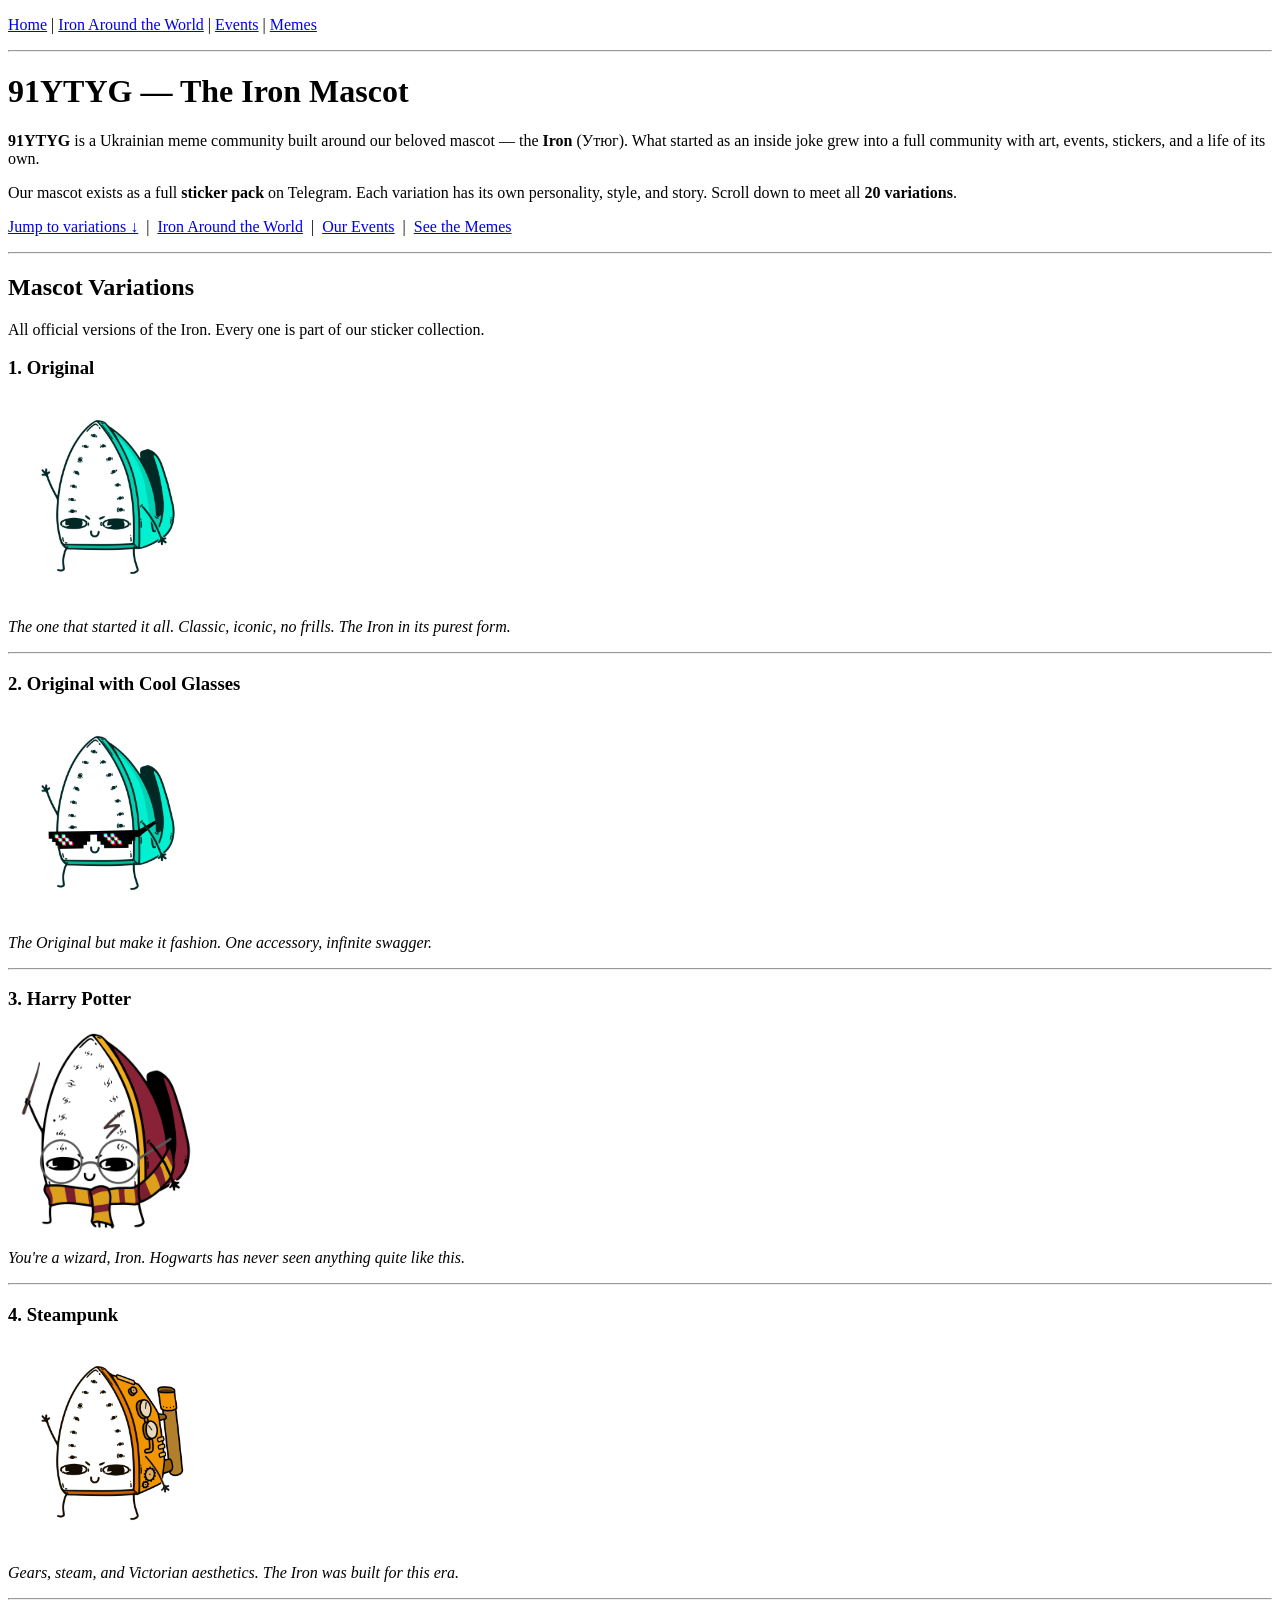
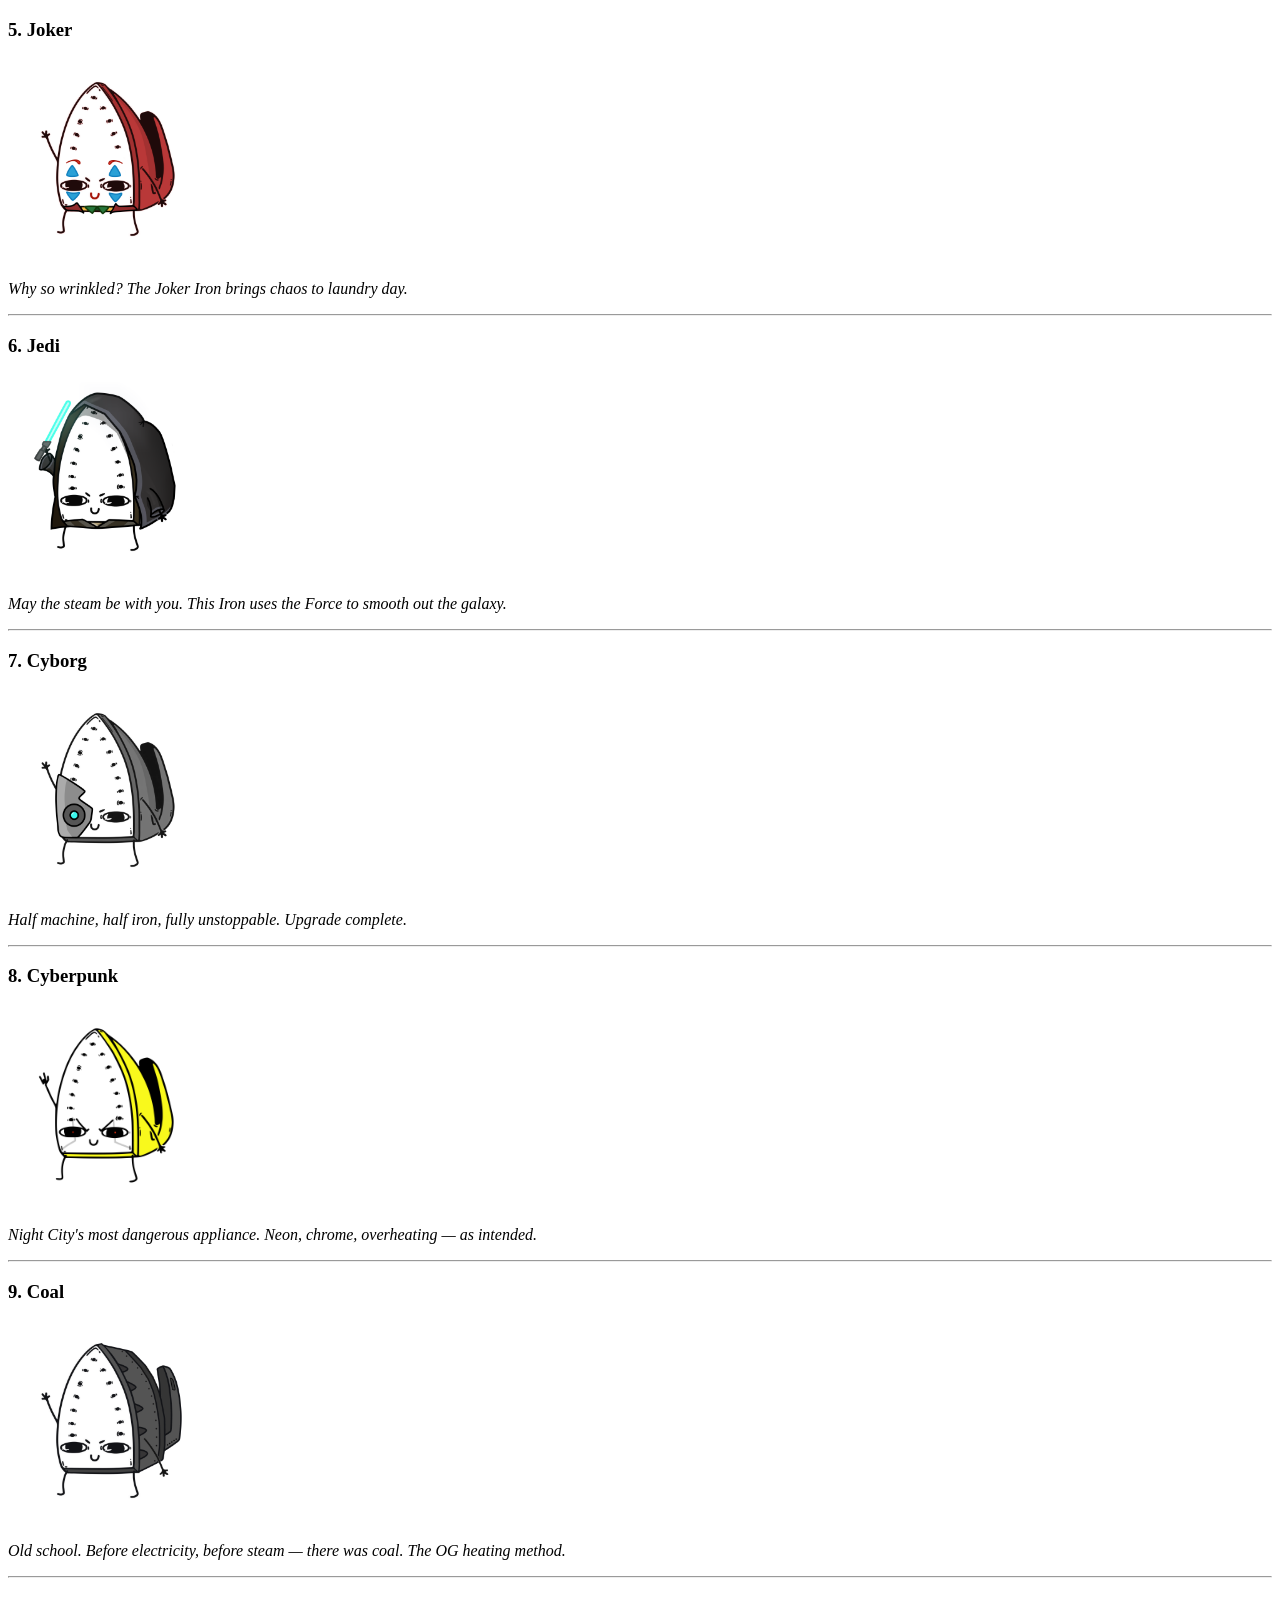
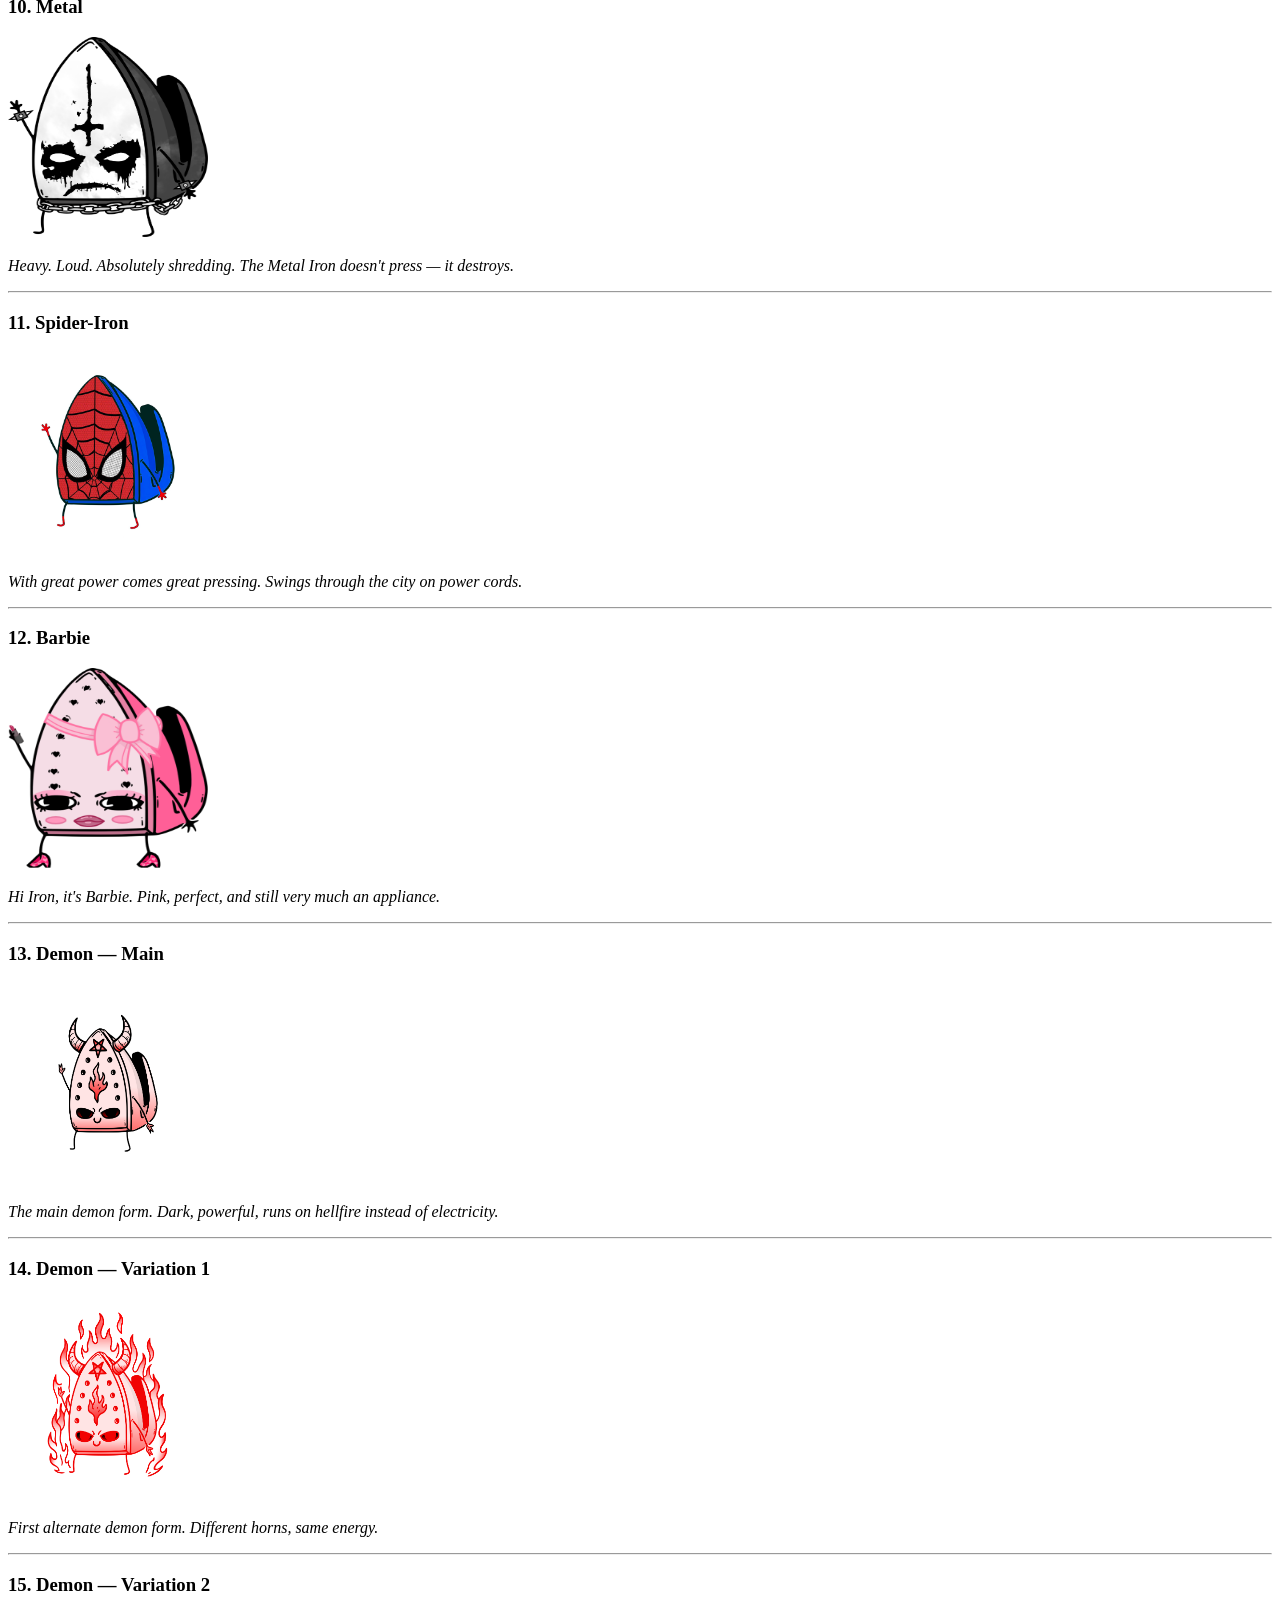
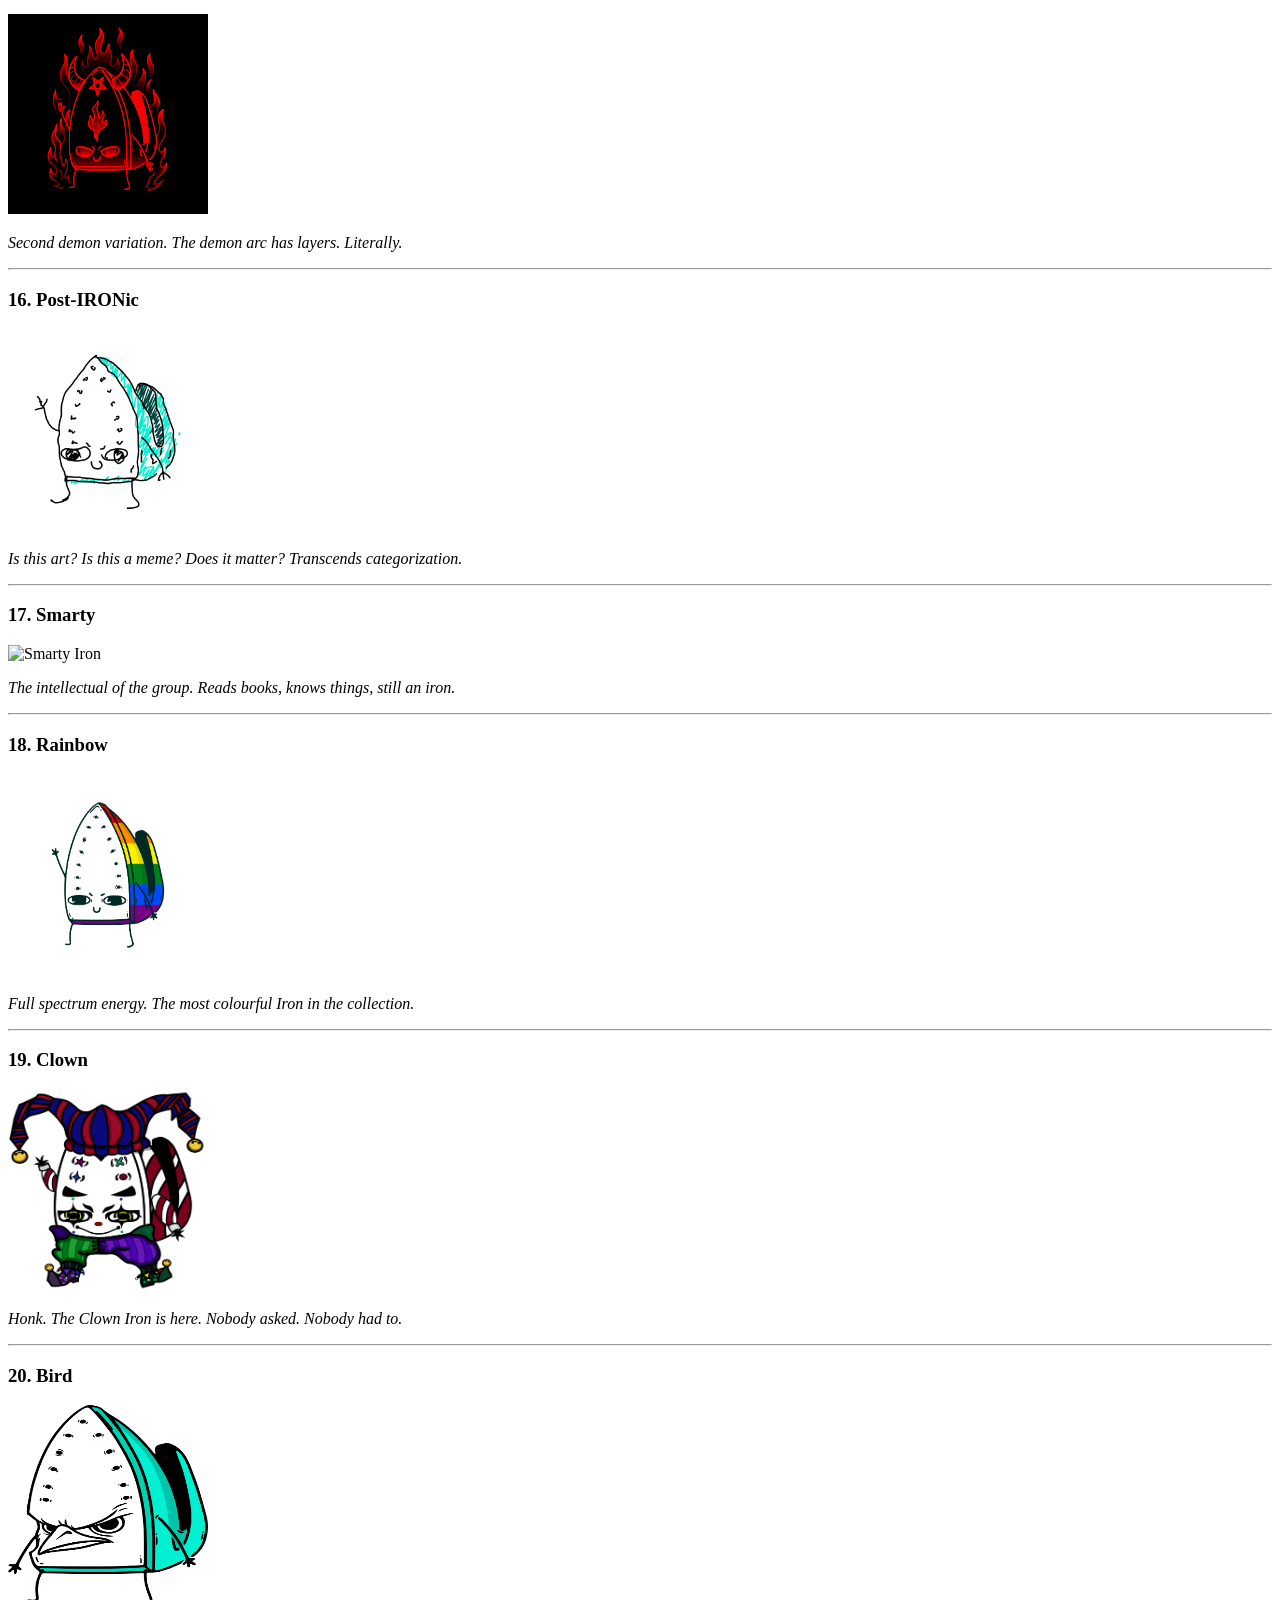
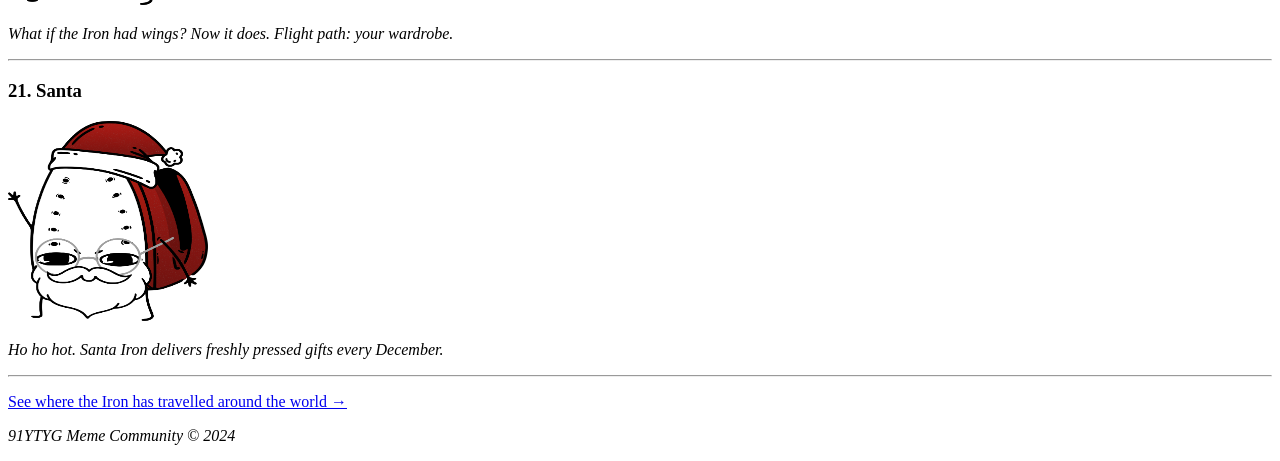
==== index.html @ d7318694 "first commit with 4 pages for lab1" ====
<!DOCTYPE HTML>
<html lang="en">
<head>
    <meta charset="UTF-8">
    <meta name="author" content="Veronika Ostapchenko">
    <meta name="description" content="91YTYG — Ukrainian meme community mascot page">
    <meta name="keywords" content="91YTYG, iron, mascot, stickers, meme, art, variations">
    <title>91YTYG — Our Mascot</title>
</head>
<body>

<p>
    <a href="index.html">Home</a> |
    <a href="travels.html">Iron Around the World</a> |
    <a href="events.html">Events</a> |
    <a href="memes.html">Memes</a>
</p>

<hr>

<h1>91YTYG &mdash; The Iron Mascot</h1>

<p>
    <b>91YTYG</b> is a Ukrainian meme community built around our beloved mascot &mdash;
    the <b>Iron</b> (&#1059;&#1090;&#1102;&#1075;).
    What started as an inside joke grew into a full community with art, events,
    stickers, and a life of its own.
</p>

<p>
    Our mascot exists as a full <b>sticker pack</b> on Telegram.
    Each variation has its own personality, style, and story.
    Scroll down to meet all <b>20 variations</b>.
</p>

<p>
    <a href="#variations">Jump to variations &darr;</a> &nbsp;|&nbsp;
    <a href="travels.html">Iron Around the World</a> &nbsp;|&nbsp;
    <a href="events.html">Our Events</a> &nbsp;|&nbsp;
    <a href="memes.html">See the Memes</a>
</p>

<hr>

<h2 id="variations">Mascot Variations</h2>
<p>All official versions of the Iron. Every one is part of our sticker collection.</p>

<h3 id="original">1. Original</h3>
<img src="mascots/1_orignial.png" alt="Original Iron mascot" width="200" height="200">
<p><i>The one that started it all. Classic, iconic, no frills. The Iron in its purest form.</i></p>
<hr>

<h3 id="cool">2. Original with Cool Glasses</h3>
<img src="mascots/2_cool.png" alt="Iron with cool glasses" width="200" height="200">
<p><i>The Original but make it fashion. One accessory, infinite swagger.</i></p>
<hr>

<h3 id="harry-potter">3. Harry Potter</h3>
<img src="mascots/3_hp.png" alt="Harry Potter Iron" width="200" height="200">
<p><i>You&apos;re a wizard, Iron. Hogwarts has never seen anything quite like this.</i></p>
<hr>

<h3 id="steampunk">4. Steampunk</h3>
<img src="mascots/4_steampunk.png" alt="Steampunk Iron" width="200" height="200">
<p><i>Gears, steam, and Victorian aesthetics. The Iron was built for this era.</i></p>
<hr>

<h3 id="joker">5. Joker</h3>
<img src="mascots/5_joker.png" alt="Joker Iron" width="200" height="200">
<p><i>Why so wrinkled? The Joker Iron brings chaos to laundry day.</i></p>
<hr>

<h3 id="jedi">6. Jedi</h3>
<img src="mascots/6_jedi.png" alt="Jedi Iron" width="200" height="200">
<p><i>May the steam be with you. This Iron uses the Force to smooth out the galaxy.</i></p>
<hr>

<h3 id="cyborg">7. Cyborg</h3>
<img src="mascots/7_cyberg.png" alt="Cyborg Iron" width="200" height="200">
<p><i>Half machine, half iron, fully unstoppable. Upgrade complete.</i></p>
<hr>

<h3 id="cyberpunk">8. Cyberpunk</h3>
<img src="mascots/8_cyberpunk.png" alt="Cyberpunk Iron" width="200" height="200">
<p><i>Night City&apos;s most dangerous appliance. Neon, chrome, overheating &mdash; as intended.</i></p>
<hr>

<h3 id="coal">9. Coal</h3>
<img src="mascots/9_coal.png" alt="Coal Iron" width="200" height="200">
<p><i>Old school. Before electricity, before steam &mdash; there was coal. The OG heating method.</i></p>
<hr>

<h3 id="metal">10. Metal</h3>
<img src="mascots/10_metal_v2.png" alt="Metal Iron" width="200" height="200">
<p><i>Heavy. Loud. Absolutely shredding. The Metal Iron doesn&apos;t press &mdash; it destroys.</i></p>
<hr>

<h3 id="spider">11. Spider-Iron</h3>
<img src="mascots/11_spider.png" alt="Spider-Iron" width="200" height="200">
<p><i>With great power comes great pressing. Swings through the city on power cords.</i></p>
<hr>

<h3 id="barbie">12. Barbie</h3>
<img src="mascots/12_barbie.png" alt="Barbie Iron" width="200" height="200">
<p><i>Hi Iron, it&apos;s Barbie. Pink, perfect, and still very much an appliance.</i></p>
<hr>

<h3 id="demon-main">13. Demon &mdash; Main</h3>
<img src="mascots/13_demon_main.png" alt="Demon Iron main" width="200" height="200">
<p><i>The main demon form. Dark, powerful, runs on hellfire instead of electricity.</i></p>
<hr>

<h3 id="demon-v1">14. Demon &mdash; Variation 1</h3>
<img src="mascots/13_demon_variation1.png" alt="Demon Iron variation 1" width="200" height="200">
<p><i>First alternate demon form. Different horns, same energy.</i></p>
<hr>

<h3 id="demon-v2">15. Demon &mdash; Variation 2</h3>
<img src="mascots/13_demon-ytyg_variation2.png" alt="Demon Iron variation 2" width="200" height="200">
<p><i>Second demon variation. The demon arc has layers. Literally.</i></p>
<hr>

<h3 id="post-ironic">16. Post-IRONic</h3>
<img src="mascots/14_postIRONic.png" alt="Post-IRONic Iron" width="200" height="200">
<p><i>Is this art? Is this a meme? Does it matter? Transcends categorization.</i></p>
<hr>

<h3 id="smarty">17. Smarty</h3>
<img src="mascots/15_yrmnik.png" alt="Smarty Iron" width="200" height="200">
<p><i>The intellectual of the group. Reads books, knows things, still an iron.</i></p>
<hr>

<h3 id="rainbow">18. Rainbow </h3>
<img src="mascots/16_gay.png" alt="Rainbow Iron" width="200" height="200">
<p><i>Full spectrum energy. The most colourful Iron in the collection.</i></p>
<hr>

<h3 id="clown">19. Clown</h3>
<img src="mascots/17_clown.png" alt="Clown Iron" width="200" height="200">
<p><i>Honk. The Clown Iron is here. Nobody asked. Nobody had to.</i></p>
<hr>

<h3 id="bird">20. Bird</h3>
<img src="mascots/18_bird.png" alt="Bird Iron" width="200" height="200">
<p><i>What if the Iron had wings? Now it does. Flight path: your wardrobe.</i></p>
<hr>

<h3 id="santa">21. Santa</h3>
<img src="mascots/19_santa.png" alt="Santa Iron" width="200" height="200">
<p><i>Ho ho hot. Santa Iron delivers freshly pressed gifts every December.</i></p>
<hr>

<p><a href="travels.html">See where the Iron has travelled around the world &rarr;</a></p>

<p><i>91YTYG Meme Community &copy; 2024</i></p>

</body>
</html>
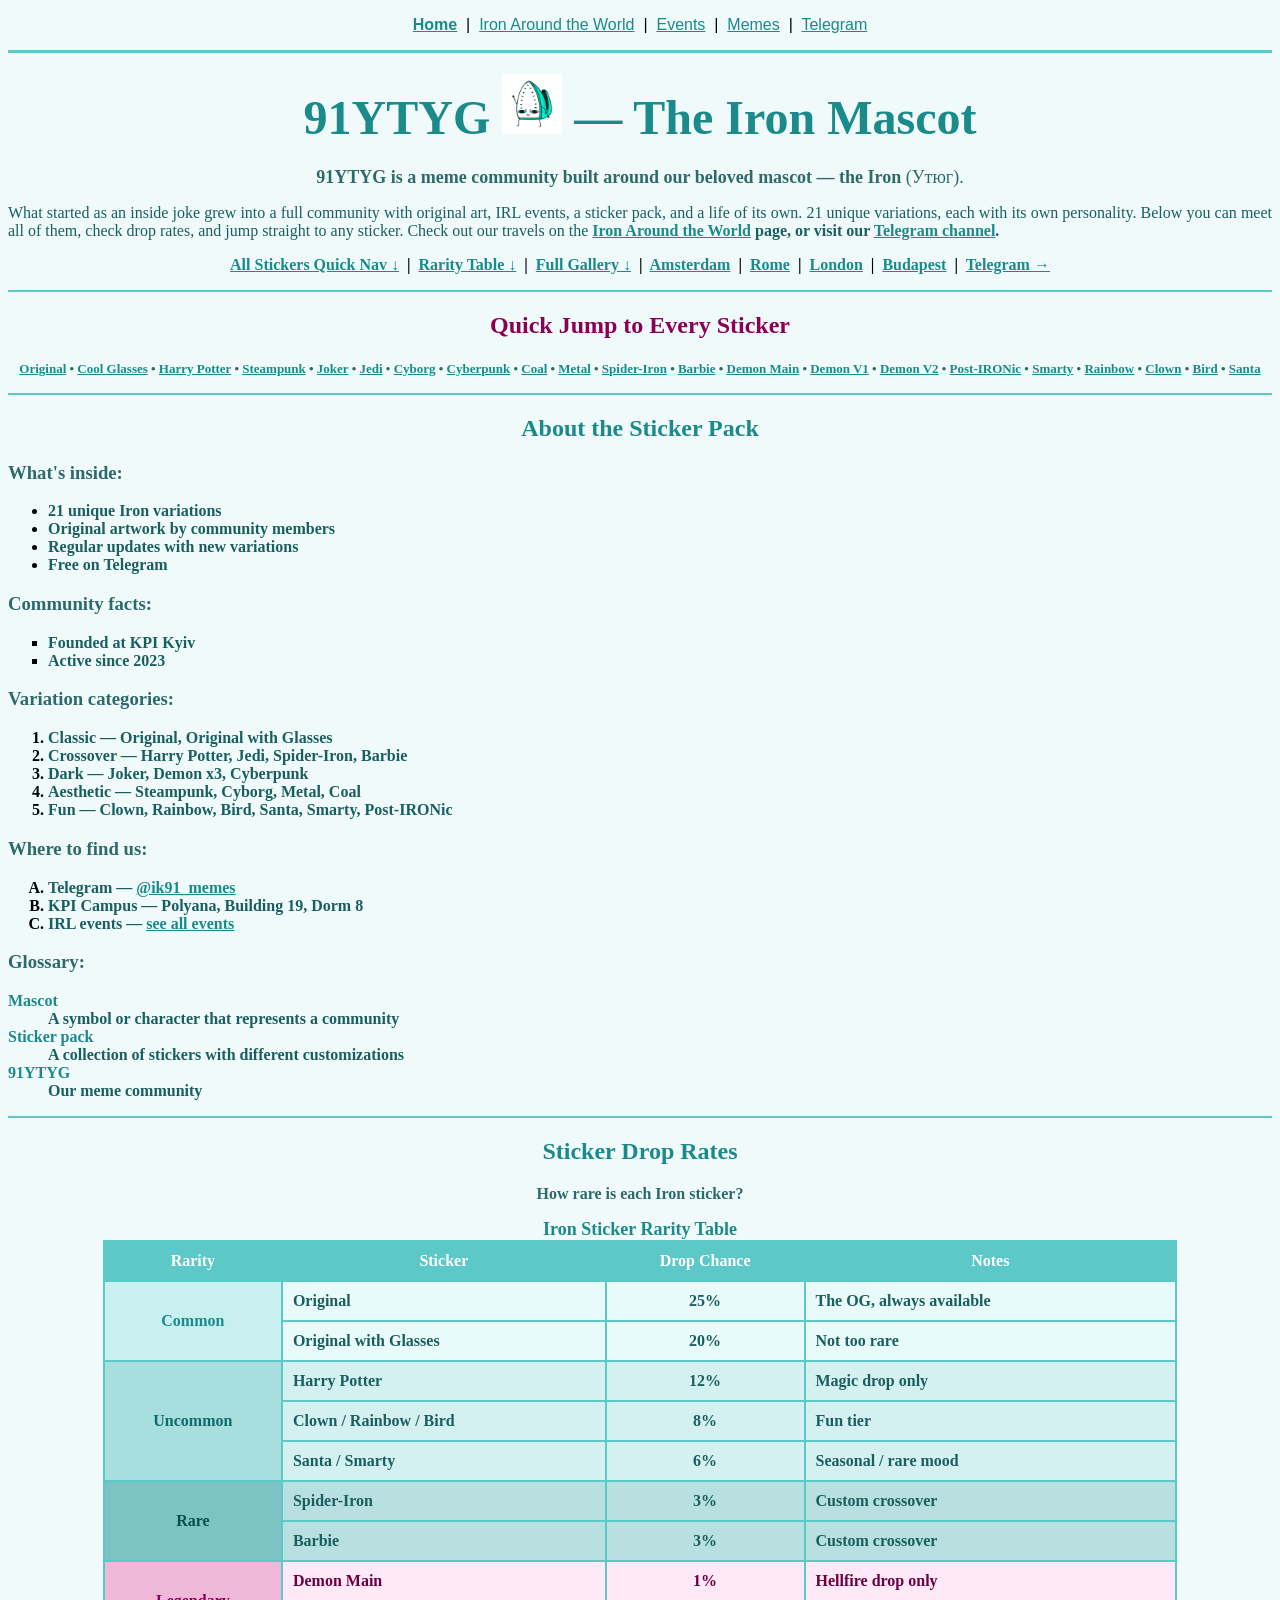
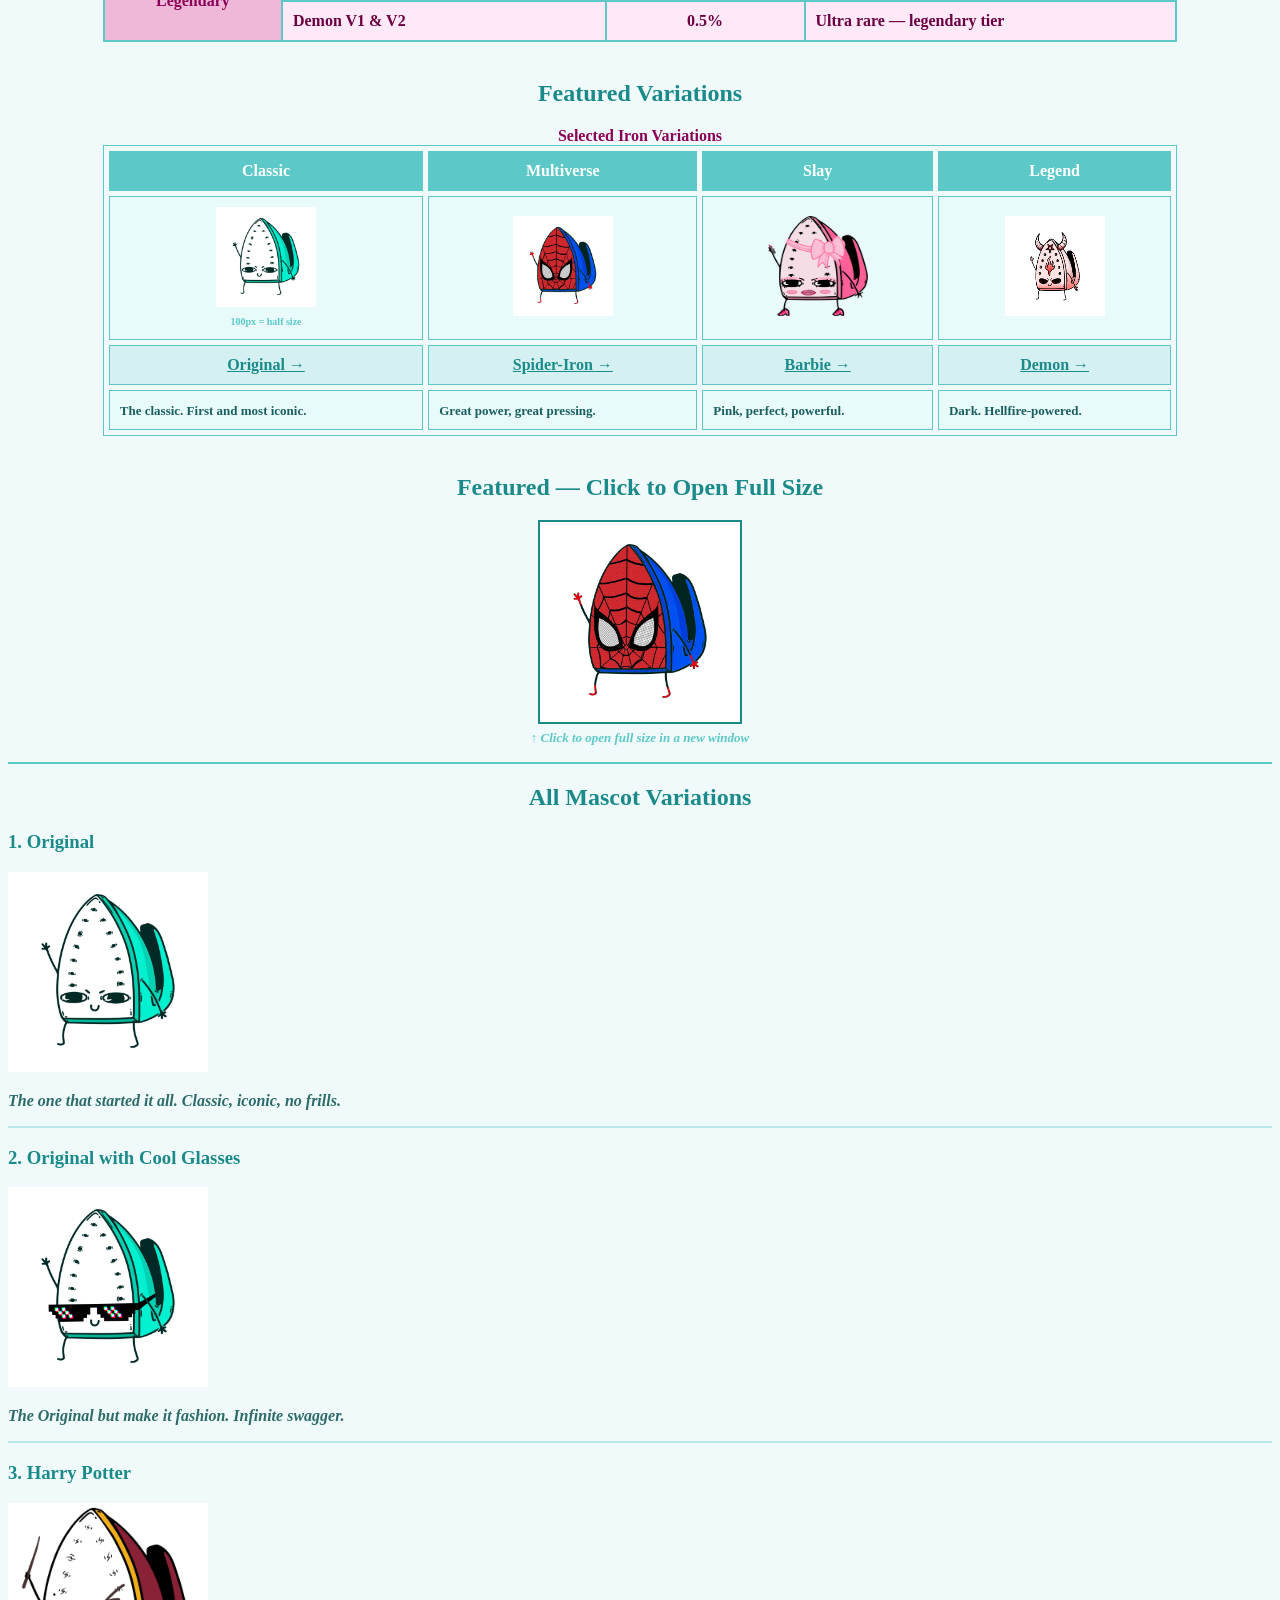
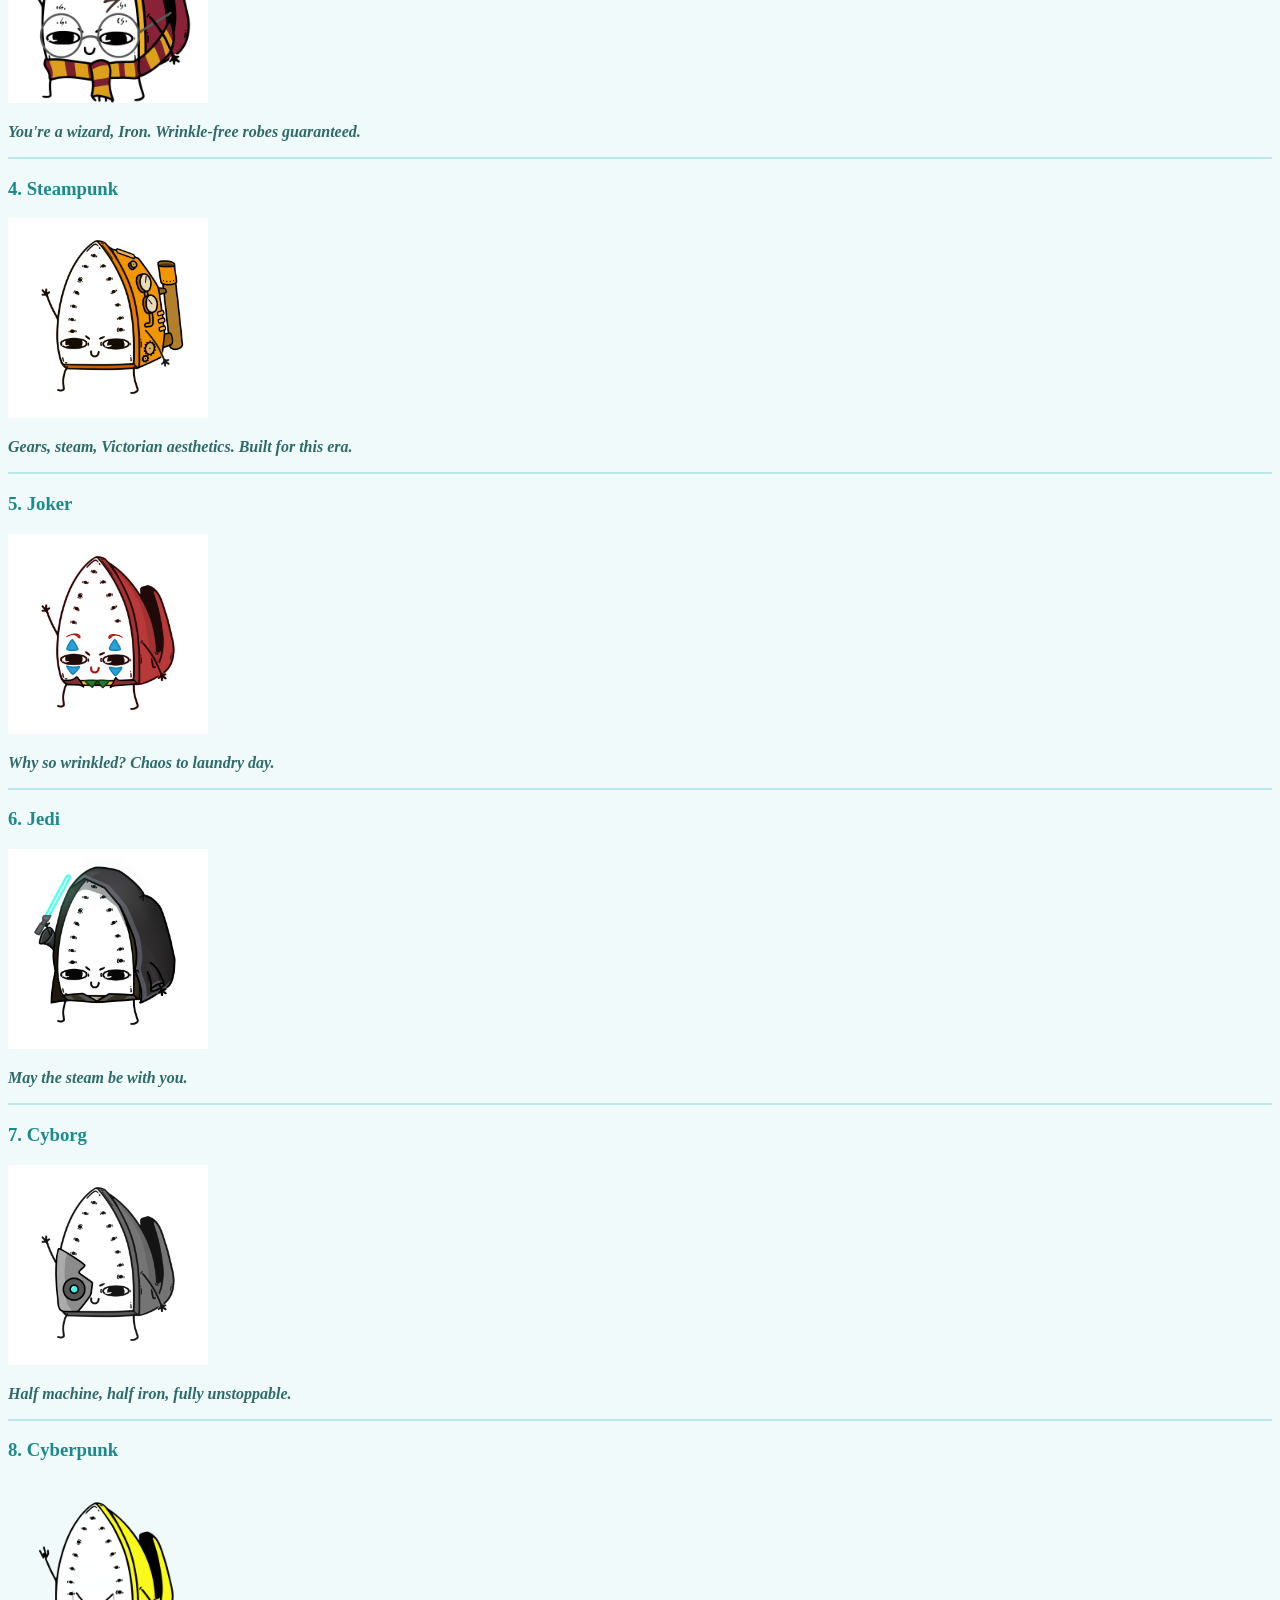
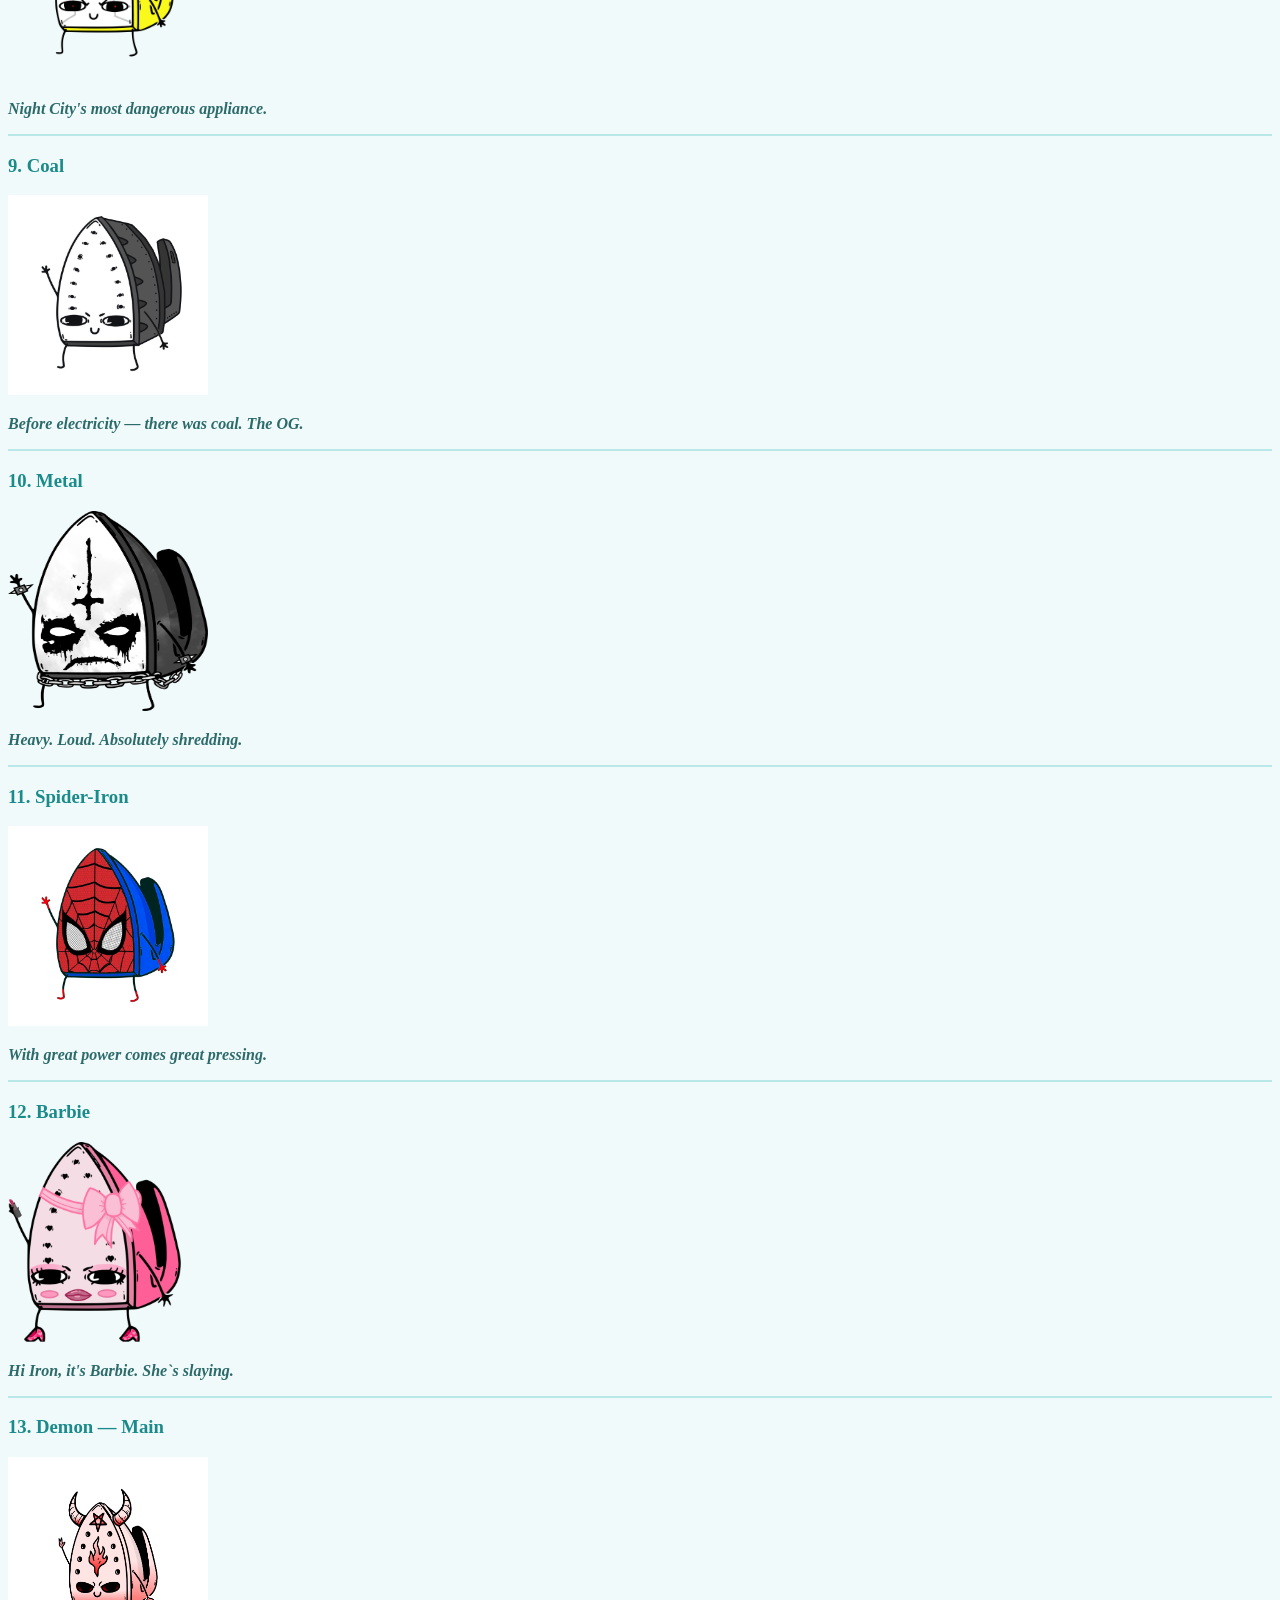
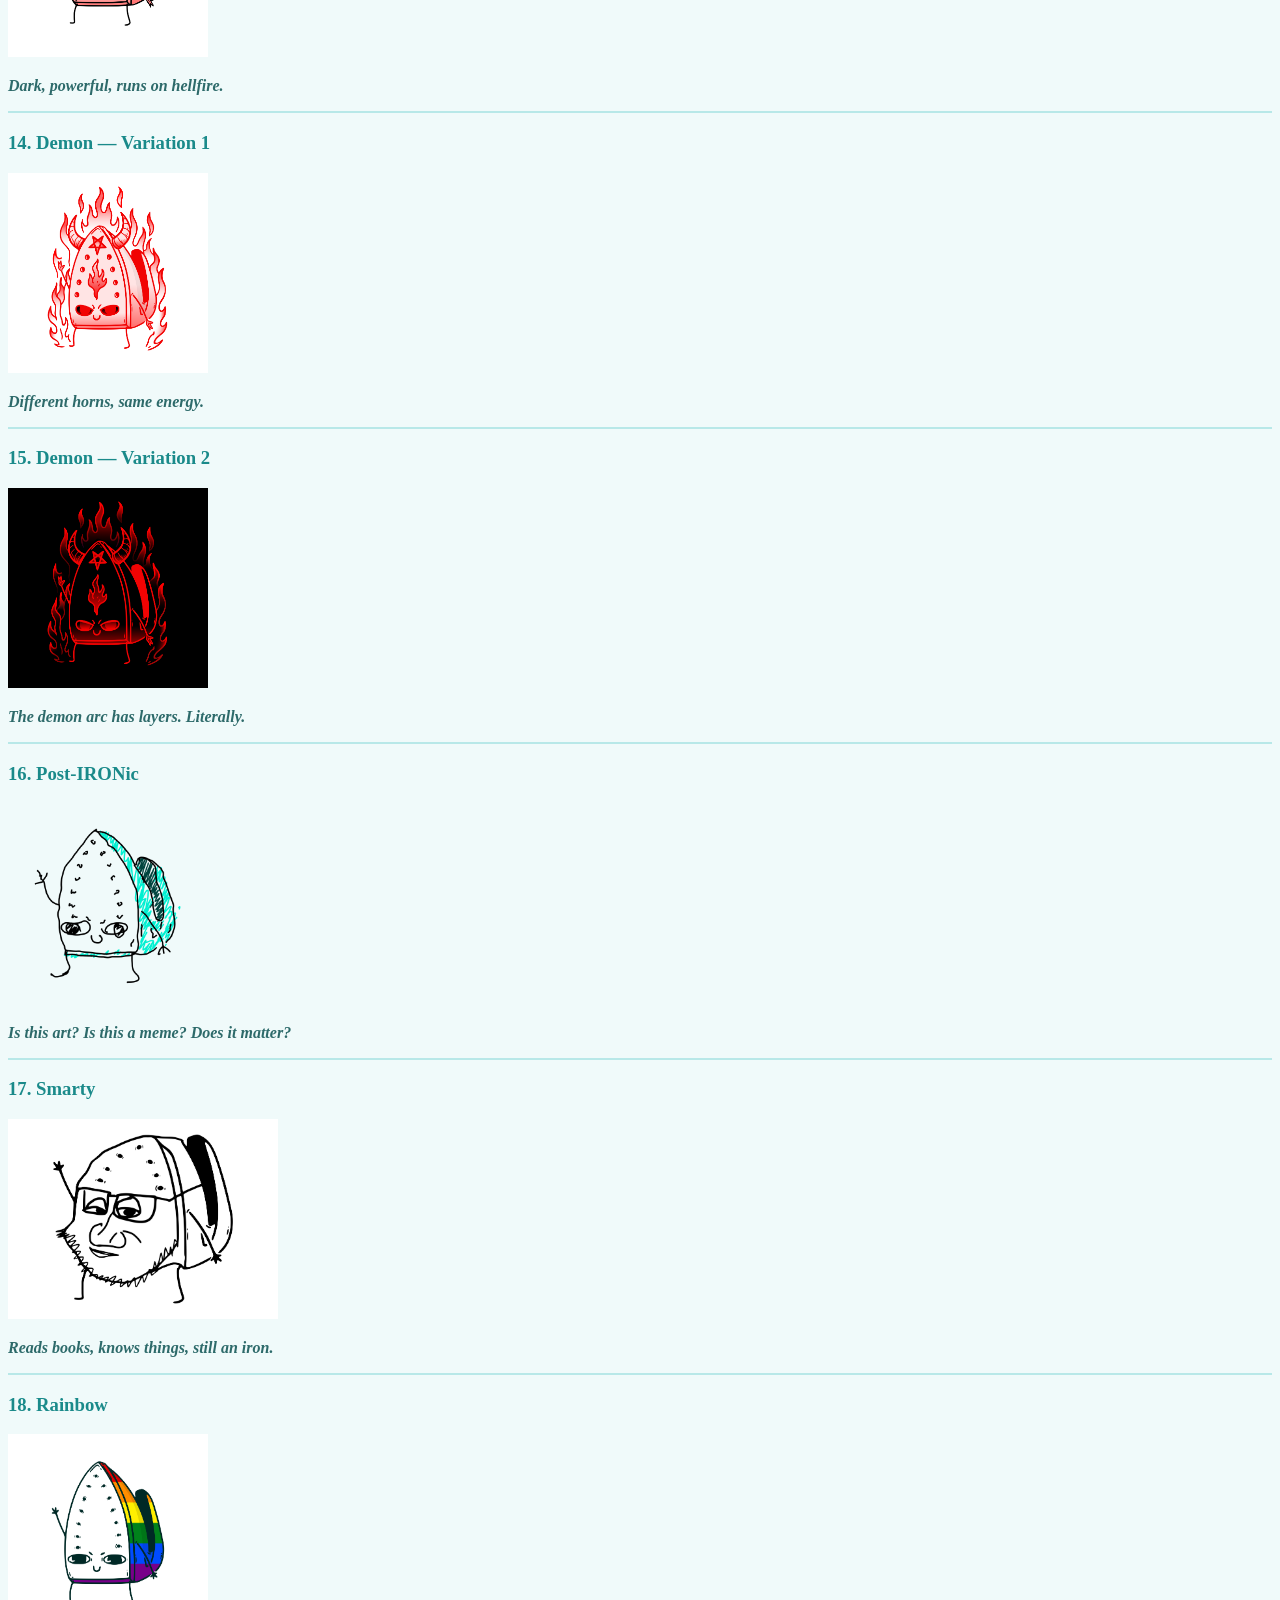
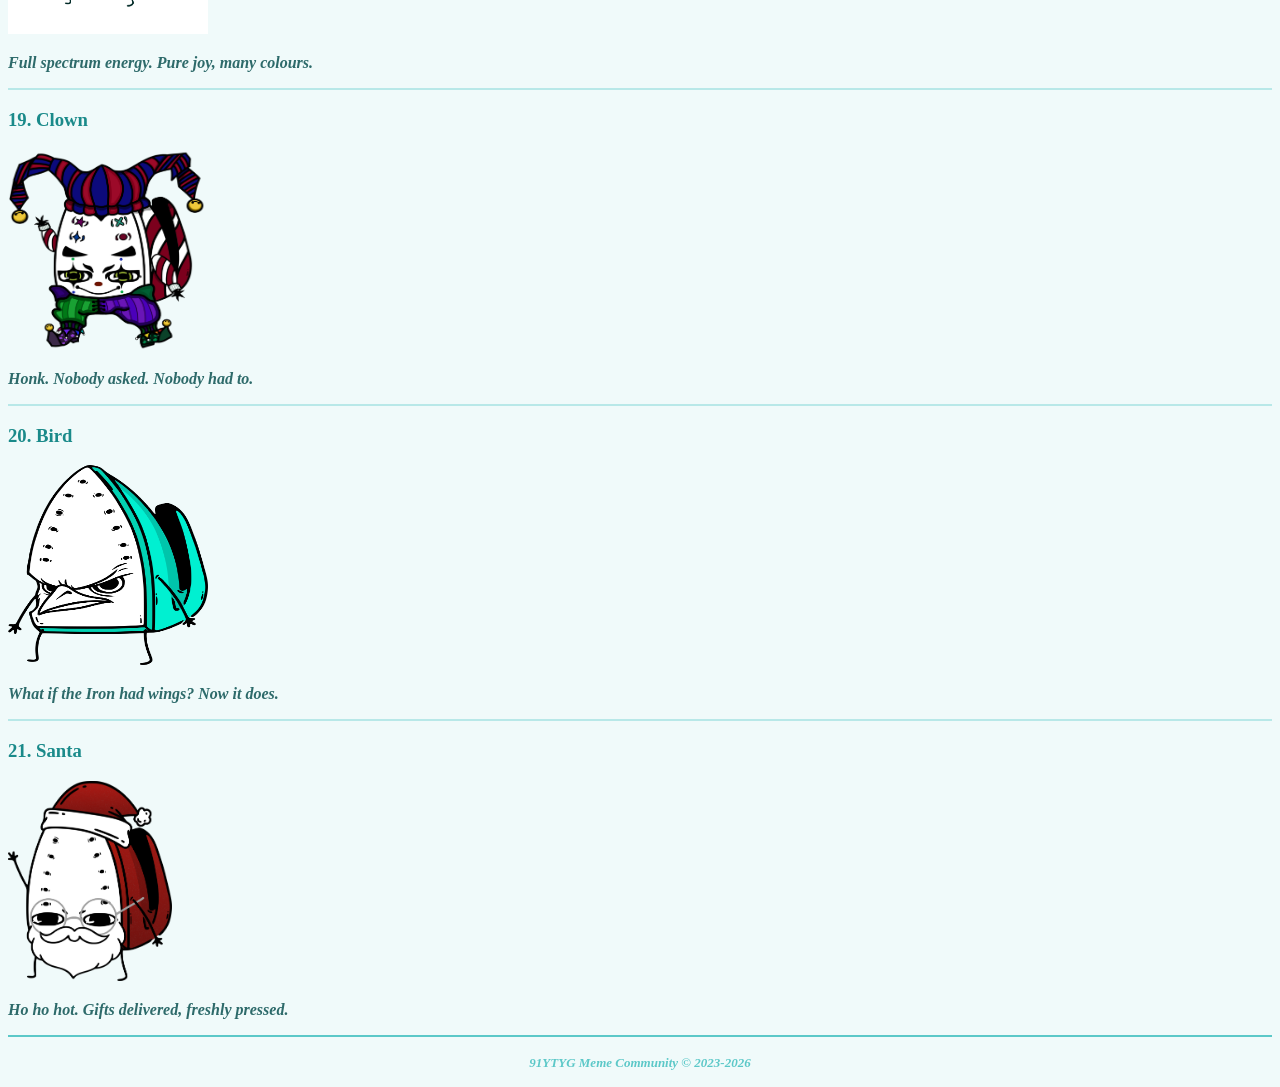
==== commit da51f65f: "lab2: mint theme, tables, lists, iframe, hyperlinks" ====
--- a/index.html
+++ b/index.html
@@ -2,157 +2,384 @@
 <html lang="en">
 <head>
     <meta charset="UTF-8">
-    <meta name="author" content="Veronika Ostapchenko">
+    <meta name="author" content="91YTYG">
     <meta name="description" content="91YTYG — Ukrainian meme community mascot page">
     <meta name="keywords" content="91YTYG, iron, mascot, stickers, meme, art, variations">
     <title>91YTYG — Our Mascot</title>
 </head>
-<body>
-
-<p>
-    <a href="index.html">Home</a> |
-    <a href="travels.html">Iron Around the World</a> |
-    <a href="events.html">Events</a> |
-    <a href="memes.html">Memes</a>
-</p>
-
-<hr>
-
-<h1>91YTYG &mdash; The Iron Mascot</h1>
-
-<p>
-    <b>91YTYG</b> is a Ukrainian meme community built around our beloved mascot &mdash;
-    the <b>Iron</b> (&#1059;&#1090;&#1102;&#1075;).
-    What started as an inside joke grew into a full community with art, events,
-    stickers, and a life of its own.
-</p>
-
-<p>
-    Our mascot exists as a full <b>sticker pack</b> on Telegram.
-    Each variation has its own personality, style, and story.
-    Scroll down to meet all <b>20 variations</b>.
-</p>
-
-<p>
-    <a href="#variations">Jump to variations &darr;</a> &nbsp;|&nbsp;
-    <a href="travels.html">Iron Around the World</a> &nbsp;|&nbsp;
-    <a href="events.html">Our Events</a> &nbsp;|&nbsp;
-    <a href="memes.html">See the Memes</a>
-</p>
-
-<hr>
-
-<h2 id="variations">Mascot Variations</h2>
-<p>All official versions of the Iron. Every one is part of our sticker collection.</p>
-
-<h3 id="original">1. Original</h3>
+
+<!-- bgcolor = фон, link = колір посилань, vlink = відвідані, alink = при натисканні -->
+<body bgcolor="#f0fafa" link="#1a8a8a" vlink="#6b4fbb" alink="#ff7eb3">
+
+<p align="center">
+    <font face="Trebuchet MS, Arial" size="3">
+        <a href="index.html"><b>Home</b></a> &nbsp;|&nbsp;
+        <a href="travels.html">Iron Around the World</a> &nbsp;|&nbsp;
+        <a href="events.html">Events</a> &nbsp;|&nbsp;
+        <a href="memes.html">Memes</a> &nbsp;|&nbsp;
+        <a href="https://t.me/ik91_memes" target="_blank">Telegram</a>
+    </font>
+</p>
+
+<hr color="#5cc8c8" size="3">
+
+<h1 align="center">
+    <font face="Georgia, serif" size="7" color="#1a8a8a">
+        91YTYG <img src="mascots/1_orignial.png" alt="Original Iron mascot" width="60" height="60"> &mdash; The Iron Mascot
+    </font>
+</h1>
+
+<p align="center">
+    <font face="Trebuchet MS" size="4" color="#2d6a6a">
+        <b>91YTYG is a meme community built around our beloved mascot &mdash;
+        the Iron</b> (&#1059;&#1090;&#1102;&#1075;).
+    </font>
+</p>
+
+<p align="justify">
+    <font face="Trebuchet MS" size="3" color="#1a5f5f">
+       </b>What started as an inside joke grew into a full community with original art, IRL events,
+        a sticker pack, and a life of its own. 21 unique variations, each with its own personality.
+        Below you can meet all of them, check drop rates, and jump straight to any sticker.
+        Check out our travels on the<b>
+        <a href="travels.html">Iron Around the World</a> page, or visit our
+        <a href="https://t.me/ik91_memes" target="_blank">Telegram channel</a>.
+    </font>
+</p>
+
+<!-- посилання на якір тієї ж сторінки, на іншу сторінку, на зовнішній сайт -->
+<p align="center">
+    <font face="Trebuchet MS" size="3">
+        <a href="#sticker-links">All Stickers Quick Nav &darr;</a> &nbsp;|&nbsp;
+        <a href="#rarity">Rarity Table &darr;</a> &nbsp;|&nbsp;
+        <a href="#variations">Full Gallery &darr;</a> &nbsp;|&nbsp;
+        <a href="travels.html#amsterdam">Amsterdam</a> &nbsp;|&nbsp;
+        <a href="travels.html#rome">Rome</a> &nbsp;|&nbsp;
+        <a href="travels.html#london">London</a> &nbsp;|&nbsp;
+        <a href="travels.html#budapest">Budapest</a> &nbsp;|&nbsp;
+        <a href="https://t.me/ik91_memes" target="_blank">Telegram &rarr;</a>
+    </font>
+</p>
+
+<hr color="#5cc8c8" size="2">
+
+<!-- швидка навігація по стікерах — посилання на якір тієї ж сторінки -->
+<h2 id="sticker-links" align="center">
+    <font face="Georgia" color="8b0057">Quick Jump to Every Sticker</font>
+</h2>
+<p align="center">
+    <font face="Trebuchet MS" size="2" color="#2d6a6a">
+        <a href="#original">Original</a> &bull;
+        <a href="#cool">Cool Glasses</a> &bull;
+        <a href="#harry-potter">Harry Potter</a> &bull;
+        <a href="#steampunk">Steampunk</a> &bull;
+        <a href="#joker">Joker</a> &bull;
+        <a href="#jedi">Jedi</a> &bull;
+        <a href="#cyborg">Cyborg</a> &bull;
+        <a href="#cyberpunk">Cyberpunk</a> &bull;
+        <a href="#coal">Coal</a> &bull;
+        <a href="#metal">Metal</a> &bull;
+        <a href="#spider">Spider-Iron</a> &bull;
+        <a href="#barbie">Barbie</a> &bull;
+        <a href="#demon-main">Demon Main</a> &bull;
+        <a href="#demon-v1">Demon V1</a> &bull;
+        <a href="#demon-v2">Demon V2</a> &bull;
+        <a href="#post-ironic">Post-IRONic</a> &bull;
+        <a href="#smarty">Smarty</a> &bull;
+        <a href="#rainbow">Rainbow</a> &bull;
+        <a href="#clown">Clown</a> &bull;
+        <a href="#bird">Bird</a> &bull;
+        <a href="#santa">Santa</a>
+    </font>
+</p>
+
+<hr color="#5cc8c8" size="2">
+
+<!-- ul disc -->
+<h2 align="center"><font face="Georgia" color="#1a8a8a">About the Sticker Pack</font></h2>
+
+<h3><font face="Trebuchet MS" color="#2d6a6a">What&apos;s inside:</font></h3>
+<ul type="disc">
+    <li><font face="Trebuchet MS" color="#1a5f5f" size="3">21 unique Iron variations</font></li>
+    <li><font face="Trebuchet MS" color="#1a5f5f" size="3">Original artwork by community members</font></li>
+    <li><font face="Trebuchet MS" color="#1a5f5f" size="3">Regular updates with new variations</font></li>
+    <li><font face="Trebuchet MS" color="#1a5f5f" size="3">Free on Telegram</font></li>
+</ul>
+
+<!-- ul square -->
+<h3><font face="Trebuchet MS" color="#2d6a6a">Community facts:</font></h3>
+<ul type="square">
+    <li><font face="Trebuchet MS" color="#1a5f5f" size="3">Founded at KPI Kyiv</font></li>
+    <li><font face="Trebuchet MS" color="#1a5f5f" size="3">Active since 2023</font></li>
+</ul>
+
+<!-- ol type="1" -->
+<h3><font face="Trebuchet MS" color="#2d6a6a">Variation categories:</font></h3>
+<ol type="1">
+    <li><font face="Trebuchet MS" color="#1a5f5f" size="3">Classic &mdash; Original, Original with Glasses</font></li>
+    <li><font face="Trebuchet MS" color="#1a5f5f" size="3">Crossover &mdash; Harry Potter, Jedi, Spider-Iron, Barbie</font></li>
+    <li><font face="Trebuchet MS" color="#1a5f5f" size="3">Dark &mdash; Joker, Demon x3, Cyberpunk</font></li>
+    <li><font face="Trebuchet MS" color="#1a5f5f" size="3">Aesthetic &mdash; Steampunk, Cyborg, Metal, Coal</font></li>
+    <li><font face="Trebuchet MS" color="#1a5f5f" size="3">Fun &mdash; Clown, Rainbow, Bird, Santa, Smarty, Post-IRONic</font></li>
+</ol>
+
+<!-- ol type="A" -->
+<h3><font face="Trebuchet MS" color="#2d6a6a">Where to find us:</font></h3>
+<ol type="A">
+    <li><font face="Trebuchet MS" color="#1a5f5f" size="3">Telegram &mdash; <a href="https://t.me/ik91_memes" target="_blank">@ik91_memes</a></font></li>
+    <li><font face="Trebuchet MS" color="#1a5f5f" size="3">KPI Campus &mdash; Polyana, Building 19, Dorm 8</font></li>
+    <li><font face="Trebuchet MS" color="#1a5f5f" size="3">IRL events &mdash; <a href="events.html">see all events</a></font></li>
+</ol>
+
+<!-- dl список визначень -->
+<h3><font face="Trebuchet MS" color="#2d6a6a">Glossary:</font></h3>
+<dl>
+    <dt><font face="Trebuchet MS" color="#1a8a8a" size="3"><b>Mascot</b></font></dt>
+    <dd><font face="Trebuchet MS" color="#1a5f5f" size="3">A symbol or character that represents a community</font></dd>
+    <dt><font face="Trebuchet MS" color="#1a8a8a" size="3"><b>Sticker pack</b></font></dt>
+    <dd><font face="Trebuchet MS" color="#1a5f5f" size="3">A collection of stickers with different customizations</font></dd>
+    <dt><font face="Trebuchet MS" color="#1a8a8a" size="3"><b>91YTYG</b></font></dt>
+    <dd><font face="Trebuchet MS" color="#1a5f5f" size="3">Our meme community</font></dd>
+</dl>
+
+<hr color="#5cc8c8" size="2">
+
+<!-- таблиця рідкості стікерів -->
+<h2 id="rarity" align="center">
+    <font face="Georgia" color="#1a8a8a">Sticker Drop Rates</font>
+</h2>
+<p align="center">
+    <font face="Trebuchet MS" color="#2d6a6a" size="3">How rare is each Iron sticker?</font>
+</p>
+
+<table border="1" bordercolor="#5cc8c8" cellspacing="0" cellpadding="10" width="85%" align="center">
+    <caption><font face="Georgia" color="#1a8a8a" size="4"><b>Iron Sticker Rarity Table</b></font></caption>
+    <tr bgcolor="#5cc8c8" align="center">
+        <th><font color="#ffffff">Rarity</font></th>
+        <th><font color="#ffffff">Sticker</font></th>
+        <th><font color="#ffffff">Drop Chance</font></th>
+        <th><font color="#ffffff">Notes</font></th>
+    </tr>
+    <tr bgcolor="#e8fafa">
+        <td rowspan="2" align="center" valign="middle" bgcolor="#c8f0f0">
+            <font face="Trebuchet MS" color="#1a8a8a"><b>Common</b></font>
+        </td>
+        <td><font face="Trebuchet MS" color="#1a5f5f">Original</font></td>
+        <td align="center"><font face="Trebuchet MS" color="#1a5f5f">25%</font></td>
+        <td><font face="Trebuchet MS" color="#1a5f5f">The OG, always available</font></td>
+    </tr>
+    <tr bgcolor="#e8fafa">
+        <td><font face="Trebuchet MS" color="#1a5f5f">Original with Glasses</font></td>
+        <td align="center"><font face="Trebuchet MS" color="#1a5f5f">20%</font></td>
+        <td><font face="Trebuchet MS" color="#1a5f5f">Not too rare</font></td>
+    </tr>
+    <tr bgcolor="#d4f0f0">
+        <td rowspan="3" align="center" valign="middle" bgcolor="#a8dede">
+            <font face="Trebuchet MS" color="#0d6b6b"><b>Uncommon</b></font>
+        </td>
+        <td><font face="Trebuchet MS" color="#1a5f5f">Harry Potter</font></td>
+        <td align="center"><font face="Trebuchet MS" color="#1a5f5f">12%</font></td>
+        <td><font face="Trebuchet MS" color="#1a5f5f">Magic drop only</font></td>
+    </tr>
+    <tr bgcolor="#d4f0f0">
+        <td><font face="Trebuchet MS" color="#1a5f5f">Clown / Rainbow / Bird</font></td>
+        <td align="center"><font face="Trebuchet MS" color="#1a5f5f">8%</font></td>
+        <td><font face="Trebuchet MS" color="#1a5f5f">Fun tier</font></td>
+    </tr>
+    <tr bgcolor="#d4f0f0">
+        <td><font face="Trebuchet MS" color="#1a5f5f">Santa / Smarty</font></td>
+        <td align="center"><font face="Trebuchet MS" color="#1a5f5f">6%</font></td>
+        <td><font face="Trebuchet MS" color="#1a5f5f">Seasonal / rare mood</font></td>
+    </tr>
+    <tr bgcolor="#b8e0e0">
+        <td rowspan="2" align="center" valign="middle" bgcolor="#7cc4c4">
+            <font face="Trebuchet MS" color="#0a4f4f"><b>Rare</b></font>
+        </td>
+        <td><font face="Trebuchet MS" color="#1a5f5f">Spider-Iron</font></td>
+        <td align="center"><font face="Trebuchet MS" color="#1a5f5f">3%</font></td>
+        <td><font face="Trebuchet MS" color="#1a5f5f">Custom crossover</font></td>
+    </tr>
+    <tr bgcolor="#b8e0e0">
+        <td><font face="Trebuchet MS" color="#1a5f5f">Barbie</font></td>
+        <td align="center"><font face="Trebuchet MS" color="#1a5f5f">3%</font></td>
+        <td><font face="Trebuchet MS" color="#1a5f5f">Custom crossover</font></td>
+    </tr>
+    <tr bgcolor="#ffe8f8">
+        <td rowspan="2" align="center" valign="middle" bgcolor="#f0b8d8">
+            <font face="Trebuchet MS" color="#8b0057"><b>Legendary</b></font>
+        </td>
+        <td><font face="Trebuchet MS" color="#6b0040">Demon Main</font></td>
+        <td align="center"><font face="Trebuchet MS" color="#6b0040">1%</font></td>
+        <td><font face="Trebuchet MS" color="#6b0040">Hellfire drop only</font></td>
+    </tr>
+    <tr bgcolor="#ffe8f8">
+        <td><font face="Trebuchet MS" color="#6b0040">Demon V1 &amp; V2</font></td>
+        <td align="center"><font face="Trebuchet MS" color="#6b0040">0.5%</font></td>
+        <td><font face="Trebuchet MS" color="#6b0040">Ultra rare &mdash; legendary tier</font></td>
+    </tr>
+</table>
+
+<br>
+
+<h2 align="center"><font face="Georgia" color="#1a8a8a">Featured Variations</font></h2>
+<table border="1" bordercolor="#5cc8c8" cellspacing="5" cellpadding="10" width="85%" align="center">
+    <caption><font face="Trebuchet MS" color="8b0057"><b>Selected Iron Variations</b></font></caption>
+    <tr bgcolor="#5cc8c8" align="center">
+        <th><font color="#ffffff">Classic</font></th>
+        <th><font color="#ffffff">Multiverse</font></th>
+        <th><font color="#ffffff">Slay</font></th>
+        <th><font color="#ffffff">Legend</font></th>
+    </tr>
+ 
+    <tr bgcolor="#e8fafa" align="center">
+        <td>
+            <img src="mascots/1_orignial.png" alt="Original" width="100" height="100">
+            <br><font color="#5cc8c8" size="1">100px = half size</font>
+        </td>
+        <td><img src="mascots/11_spider.png" alt="Spider" width="100" height="100"></td>
+        <td><img src="mascots/12_barbie.png" alt="Barbie" width="100" height="100"></td>
+        <td><img src="mascots/13_demon_main.png" alt="Demon" width="100" height="100"></td>
+    </tr>
+
+    <tr bgcolor="#d4f0f0" align="center">
+        <td><a href="#original"><font color="#1a8a8a">Original &rarr;</font></a></td>
+        <td><a href="#spider"><font color="#1a8a8a">Spider-Iron &rarr;</font></a></td>
+        <td><a href="#barbie"><font color="#1a8a8a">Barbie &rarr;</font></a></td>
+        <td><a href="#demon-main"><font color="#1a8a8a">Demon &rarr;</font></a></td>
+    </tr>
+ 
+    <tr bgcolor="#e8fafa">
+        <td><font face="Trebuchet MS" color="#1a5f5f" size="2">The classic. First and most iconic.</font></td>
+        <td><font face="Trebuchet MS" color="#1a5f5f" size="2">Great power, great pressing.</font></td>
+        <td><font face="Trebuchet MS" color="#1a5f5f" size="2">Pink, perfect, powerful.</font></td>
+        <td><font face="Trebuchet MS" color="#1a5f5f" size="2">Dark. Hellfire-powered.</font></td>
+    </tr>
+</table>
+
+<br>
+
+<!-- картинка як гіперпосилання -->
+<h2 align="center"><font face="Georgia" color="#1a8a8a">Featured &mdash; Click to Open Full Size</font></h2>
+<p align="center">
+    <a href="mascots/11_spider.png" target="_blank">
+        <img src="mascots/11_spider.png" alt="Spider-Iron click for full size" width="200" height="200" border="2">
+    </a>
+    <br><font face="Trebuchet MS" color="#5cc8c8" size="2"><i>&uarr; Click to open full size in a new window</i></font>
+</p>
+
+<hr color="#5cc8c8" size="2">
+
+<!-- всі варіації -->
+<h2 id="variations" align="center">
+    <font face="Georgia" color="#1a8a8a">All Mascot Variations</font>
+</h2>
+
+<h3 id="original"><font face="Trebuchet MS" color="#1a8a8a">1. Original</font></h3>
 <img src="mascots/1_orignial.png" alt="Original Iron mascot" width="200" height="200">
-<p><i>The one that started it all. Classic, iconic, no frills. The Iron in its purest form.</i></p>
-<hr>
-
-<h3 id="cool">2. Original with Cool Glasses</h3>
+<p><font face="Trebuchet MS" color="#2d6a6a"><i>The one that started it all. Classic, iconic, no frills.</i></font></p>
+<hr color="#b8e8e8">
+
+<h3 id="cool"><font face="Trebuchet MS" color="#1a8a8a">2. Original with Cool Glasses</font></h3>
 <img src="mascots/2_cool.png" alt="Iron with cool glasses" width="200" height="200">
-<p><i>The Original but make it fashion. One accessory, infinite swagger.</i></p>
-<hr>
-
-<h3 id="harry-potter">3. Harry Potter</h3>
+<p><font face="Trebuchet MS" color="#2d6a6a"><i>The Original but make it fashion. Infinite swagger.</i></font></p>
+<hr color="#b8e8e8">
+
+<h3 id="harry-potter"><font face="Trebuchet MS" color="#1a8a8a">3. Harry Potter</font></h3>
 <img src="mascots/3_hp.png" alt="Harry Potter Iron" width="200" height="200">
-<p><i>You&apos;re a wizard, Iron. Hogwarts has never seen anything quite like this.</i></p>
-<hr>
-
-<h3 id="steampunk">4. Steampunk</h3>
+<p><font face="Trebuchet MS" color="#2d6a6a"><i>You&apos;re a wizard, Iron. Wrinkle-free robes guaranteed.</i></font></p>
+<hr color="#b8e8e8">
+
+<h3 id="steampunk"><font face="Trebuchet MS" color="#1a8a8a">4. Steampunk</font></h3>
 <img src="mascots/4_steampunk.png" alt="Steampunk Iron" width="200" height="200">
-<p><i>Gears, steam, and Victorian aesthetics. The Iron was built for this era.</i></p>
-<hr>
-
-<h3 id="joker">5. Joker</h3>
+<p><font face="Trebuchet MS" color="#2d6a6a"><i>Gears, steam, Victorian aesthetics. Built for this era.</i></font></p>
+<hr color="#b8e8e8">
+
+<h3 id="joker"><font face="Trebuchet MS" color="#1a8a8a">5. Joker</font></h3>
 <img src="mascots/5_joker.png" alt="Joker Iron" width="200" height="200">
-<p><i>Why so wrinkled? The Joker Iron brings chaos to laundry day.</i></p>
-<hr>
-
-<h3 id="jedi">6. Jedi</h3>
+<p><font face="Trebuchet MS" color="#2d6a6a"><i>Why so wrinkled? Chaos to laundry day.</i></font></p>
+<hr color="#b8e8e8">
+
+<h3 id="jedi"><font face="Trebuchet MS" color="#1a8a8a">6. Jedi</font></h3>
 <img src="mascots/6_jedi.png" alt="Jedi Iron" width="200" height="200">
-<p><i>May the steam be with you. This Iron uses the Force to smooth out the galaxy.</i></p>
-<hr>
-
-<h3 id="cyborg">7. Cyborg</h3>
+<p><font face="Trebuchet MS" color="#2d6a6a"><i>May the steam be with you.</i></font></p>
+<hr color="#b8e8e8">
+
+<h3 id="cyborg"><font face="Trebuchet MS" color="#1a8a8a">7. Cyborg</font></h3>
 <img src="mascots/7_cyberg.png" alt="Cyborg Iron" width="200" height="200">
-<p><i>Half machine, half iron, fully unstoppable. Upgrade complete.</i></p>
-<hr>
-
-<h3 id="cyberpunk">8. Cyberpunk</h3>
+<p><font face="Trebuchet MS" color="#2d6a6a"><i>Half machine, half iron, fully unstoppable.</i></font></p>
+<hr color="#b8e8e8">
+
+<h3 id="cyberpunk"><font face="Trebuchet MS" color="#1a8a8a">8. Cyberpunk</font></h3>
 <img src="mascots/8_cyberpunk.png" alt="Cyberpunk Iron" width="200" height="200">
-<p><i>Night City&apos;s most dangerous appliance. Neon, chrome, overheating &mdash; as intended.</i></p>
-<hr>
-
-<h3 id="coal">9. Coal</h3>
+<p><font face="Trebuchet MS" color="#2d6a6a"><i>Night City&apos;s most dangerous appliance.</i></font></p>
+<hr color="#b8e8e8">
+
+<h3 id="coal"><font face="Trebuchet MS" color="#1a8a8a">9. Coal</font></h3>
 <img src="mascots/9_coal.png" alt="Coal Iron" width="200" height="200">
-<p><i>Old school. Before electricity, before steam &mdash; there was coal. The OG heating method.</i></p>
-<hr>
-
-<h3 id="metal">10. Metal</h3>
+<p><font face="Trebuchet MS" color="#2d6a6a"><i>Before electricity &mdash; there was coal. The OG.</i></font></p>
+<hr color="#b8e8e8">
+
+<h3 id="metal"><font face="Trebuchet MS" color="#1a8a8a">10. Metal</font></h3>
 <img src="mascots/10_metal_v2.png" alt="Metal Iron" width="200" height="200">
-<p><i>Heavy. Loud. Absolutely shredding. The Metal Iron doesn&apos;t press &mdash; it destroys.</i></p>
-<hr>
-
-<h3 id="spider">11. Spider-Iron</h3>
+<p><font face="Trebuchet MS" color="#2d6a6a"><i>Heavy. Loud. Absolutely shredding.</i></font></p>
+<hr color="#b8e8e8">
+
+<h3 id="spider"><font face="Trebuchet MS" color="#1a8a8a">11. Spider-Iron</font></h3>
 <img src="mascots/11_spider.png" alt="Spider-Iron" width="200" height="200">
-<p><i>With great power comes great pressing. Swings through the city on power cords.</i></p>
-<hr>
-
-<h3 id="barbie">12. Barbie</h3>
-<img src="mascots/12_barbie.png" alt="Barbie Iron" width="200" height="200">
-<p><i>Hi Iron, it&apos;s Barbie. Pink, perfect, and still very much an appliance.</i></p>
-<hr>
-
-<h3 id="demon-main">13. Demon &mdash; Main</h3>
+<p><font face="Trebuchet MS" color="#2d6a6a"><i>With great power comes great pressing.</i></font></p>
+<hr color="#b8e8e8">
+
+<h3 id="barbie"><font face="Trebuchet MS" color="#1a8a8a">12. Barbie</font></h3>
+<img src="mascots/12_barbie.png" alt="Barbie Iron" width="" height="200">
+<p><font face="Trebuchet MS" color="#2d6a6a"><i>Hi Iron, it&apos;s Barbie. She`s slaying.</i></font></p>
+<hr color="#b8e8e8">
+
+<h3 id="demon-main"><font face="Trebuchet MS" color="#1a8a8a">13. Demon &mdash; Main</font></h3>
 <img src="mascots/13_demon_main.png" alt="Demon Iron main" width="200" height="200">
-<p><i>The main demon form. Dark, powerful, runs on hellfire instead of electricity.</i></p>
-<hr>
-
-<h3 id="demon-v1">14. Demon &mdash; Variation 1</h3>
+<p><font face="Trebuchet MS" color="#2d6a6a"><i>Dark, powerful, runs on hellfire.</i></font></p>
+<hr color="#b8e8e8">
+
+<h3 id="demon-v1"><font face="Trebuchet MS" color="#1a8a8a">14. Demon &mdash; Variation 1</font></h3>
 <img src="mascots/13_demon_variation1.png" alt="Demon Iron variation 1" width="200" height="200">
-<p><i>First alternate demon form. Different horns, same energy.</i></p>
-<hr>
-
-<h3 id="demon-v2">15. Demon &mdash; Variation 2</h3>
+<p><font face="Trebuchet MS" color="#2d6a6a"><i>Different horns, same energy.</i></font></p>
+<hr color="#b8e8e8">
+
+<h3 id="demon-v2"><font face="Trebuchet MS" color="#1a8a8a">15. Demon &mdash; Variation 2</font></h3>
 <img src="mascots/13_demon-ytyg_variation2.png" alt="Demon Iron variation 2" width="200" height="200">
-<p><i>Second demon variation. The demon arc has layers. Literally.</i></p>
-<hr>
-
-<h3 id="post-ironic">16. Post-IRONic</h3>
+<p><font face="Trebuchet MS" color="#2d6a6a"><i>The demon arc has layers. Literally.</i></font></p>
+<hr color="#b8e8e8">
+
+<h3 id="post-ironic"><font face="Trebuchet MS" color="#1a8a8a">16. Post-IRONic</font></h3>
 <img src="mascots/14_postIRONic.png" alt="Post-IRONic Iron" width="200" height="200">
-<p><i>Is this art? Is this a meme? Does it matter? Transcends categorization.</i></p>
-<hr>
-
-<h3 id="smarty">17. Smarty</h3>
-<img src="mascots/15_yrmnik.png" alt="Smarty Iron" width="200" height="200">
-<p><i>The intellectual of the group. Reads books, knows things, still an iron.</i></p>
-<hr>
-
-<h3 id="rainbow">18. Rainbow </h3>
+<p><font face="Trebuchet MS" color="#2d6a6a"><i>Is this art? Is this a meme? Does it matter?</i></font></p>
+<hr color="#b8e8e8">
+
+<h3 id="smarty"><font face="Trebuchet MS" color="#1a8a8a">17. Smarty</font></h3>
+<img src="mascots/15_ymnik.png" alt="Smarty Iron" width="" height="200">
+<p><font face="Trebuchet MS" color="#2d6a6a"><i>Reads books, knows things, still an iron.</i></font></p>
+<hr color="#b8e8e8">
+
+<h3 id="rainbow"><font face="Trebuchet MS" color="#1a8a8a">18. Rainbow</font></h3>
 <img src="mascots/16_gay.png" alt="Rainbow Iron" width="200" height="200">
-<p><i>Full spectrum energy. The most colourful Iron in the collection.</i></p>
-<hr>
-
-<h3 id="clown">19. Clown</h3>
+<p><font face="Trebuchet MS" color="#2d6a6a"><i>Full spectrum energy. Pure joy, many colours.</i></font></p>
+<hr color="#b8e8e8">
+
+<h3 id="clown"><font face="Trebuchet MS" color="#1a8a8a">19. Clown</font></h3>
 <img src="mascots/17_clown.png" alt="Clown Iron" width="200" height="200">
-<p><i>Honk. The Clown Iron is here. Nobody asked. Nobody had to.</i></p>
-<hr>
-
-<h3 id="bird">20. Bird</h3>
+<p><font face="Trebuchet MS" color="#2d6a6a"><i>Honk. Nobody asked. Nobody had to.</i></font></p>
+<hr color="#b8e8e8">
+
+<h3 id="bird"><font face="Trebuchet MS" color="#1a8a8a">20. Bird</font></h3>
 <img src="mascots/18_bird.png" alt="Bird Iron" width="200" height="200">
-<p><i>What if the Iron had wings? Now it does. Flight path: your wardrobe.</i></p>
-<hr>
-
-<h3 id="santa">21. Santa</h3>
-<img src="mascots/19_santa.png" alt="Santa Iron" width="200" height="200">
-<p><i>Ho ho hot. Santa Iron delivers freshly pressed gifts every December.</i></p>
-<hr>
-
-<p><a href="travels.html">See where the Iron has travelled around the world &rarr;</a></p>
-
-<p><i>91YTYG Meme Community &copy; 2024</i></p>
+<p><font face="Trebuchet MS" color="#2d6a6a"><i>What if the Iron had wings? Now it does.</i></font></p>
+<hr color="#b8e8e8">
+
+<h3 id="santa"><font face="Trebuchet MS" color="#1a8a8a">21. Santa</font></h3>
+<img src="mascots/19_santa.png" alt="Santa Iron" width="" height="200">
+<p><font face="Trebuchet MS" color="#2d6a6a"><i>Ho ho hot. Gifts delivered, freshly pressed.</i></font></p>
+
+<hr color="#5cc8c8" size="2">
+<p align="center"><font face="Trebuchet MS" color="#5cc8c8" size="2"><i>91YTYG Meme Community &copy; 2023-2026</i></font></p>
 
 </body>
 </html>
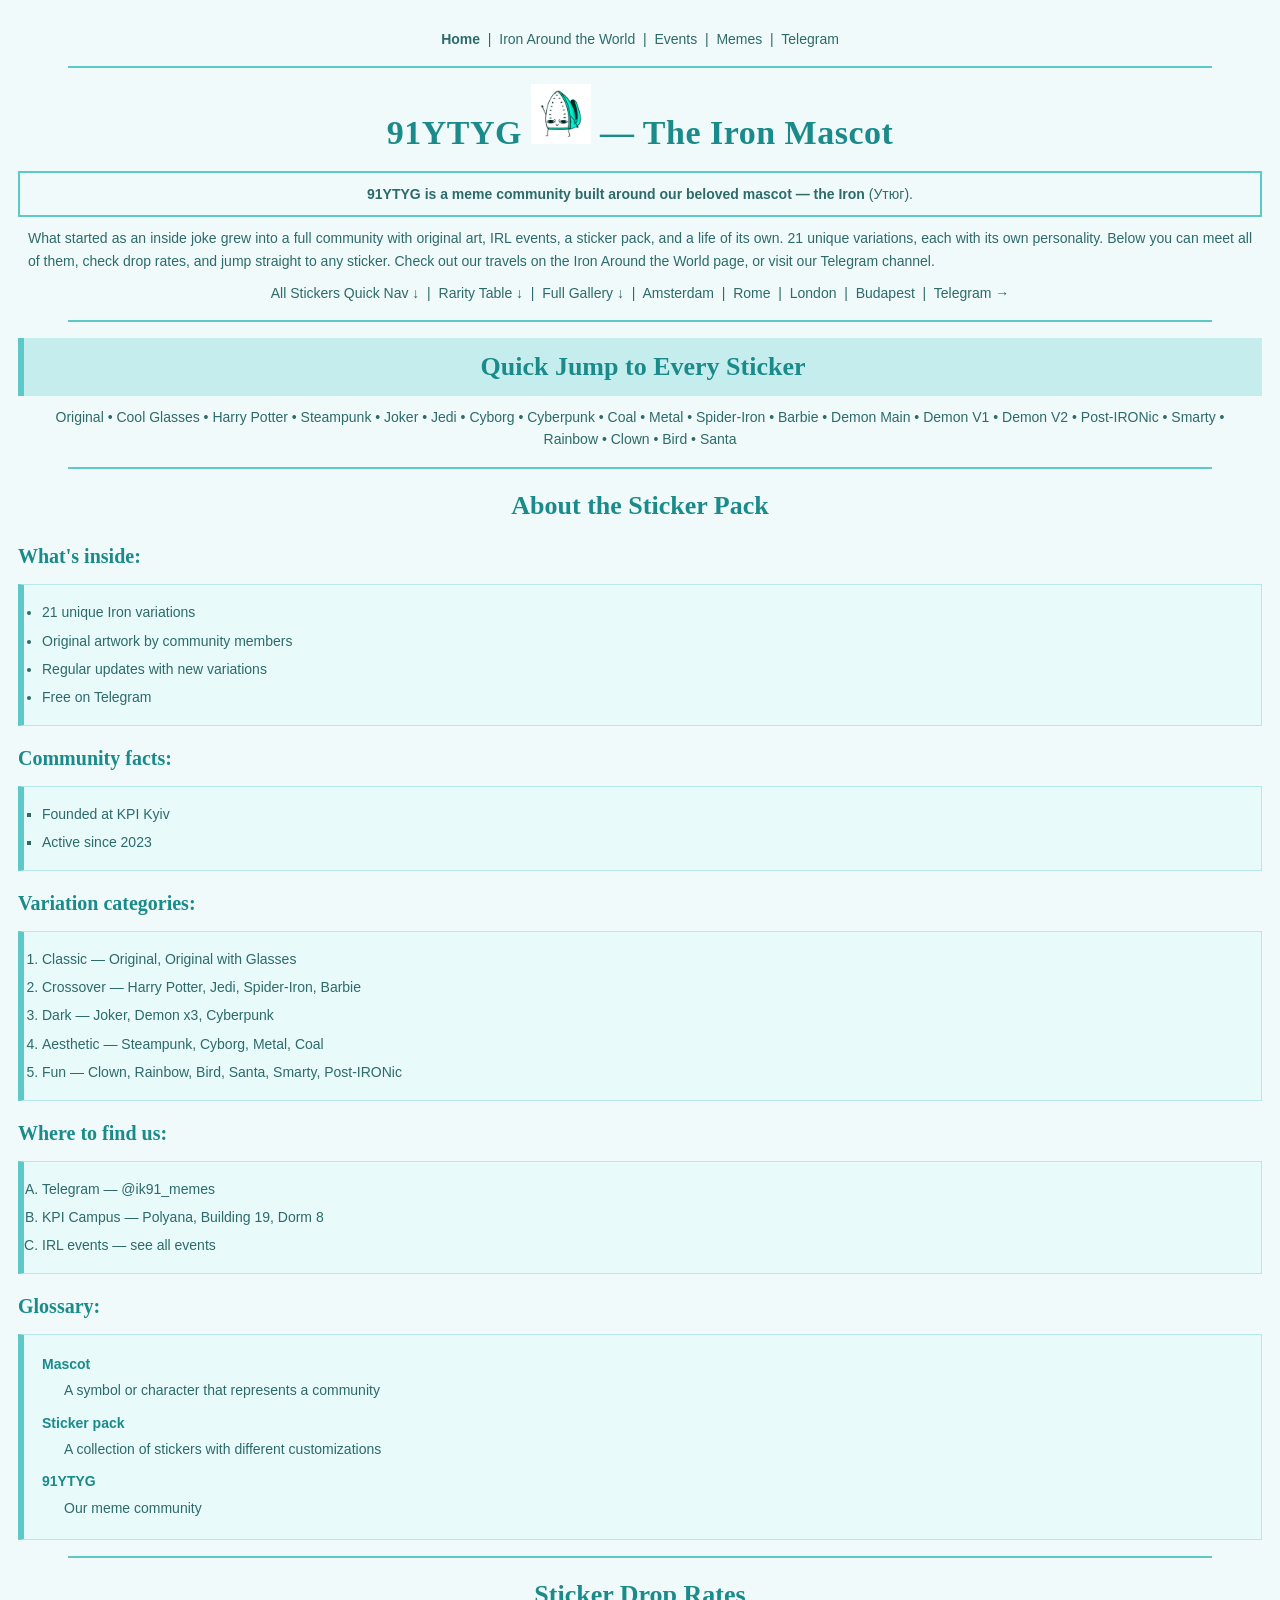
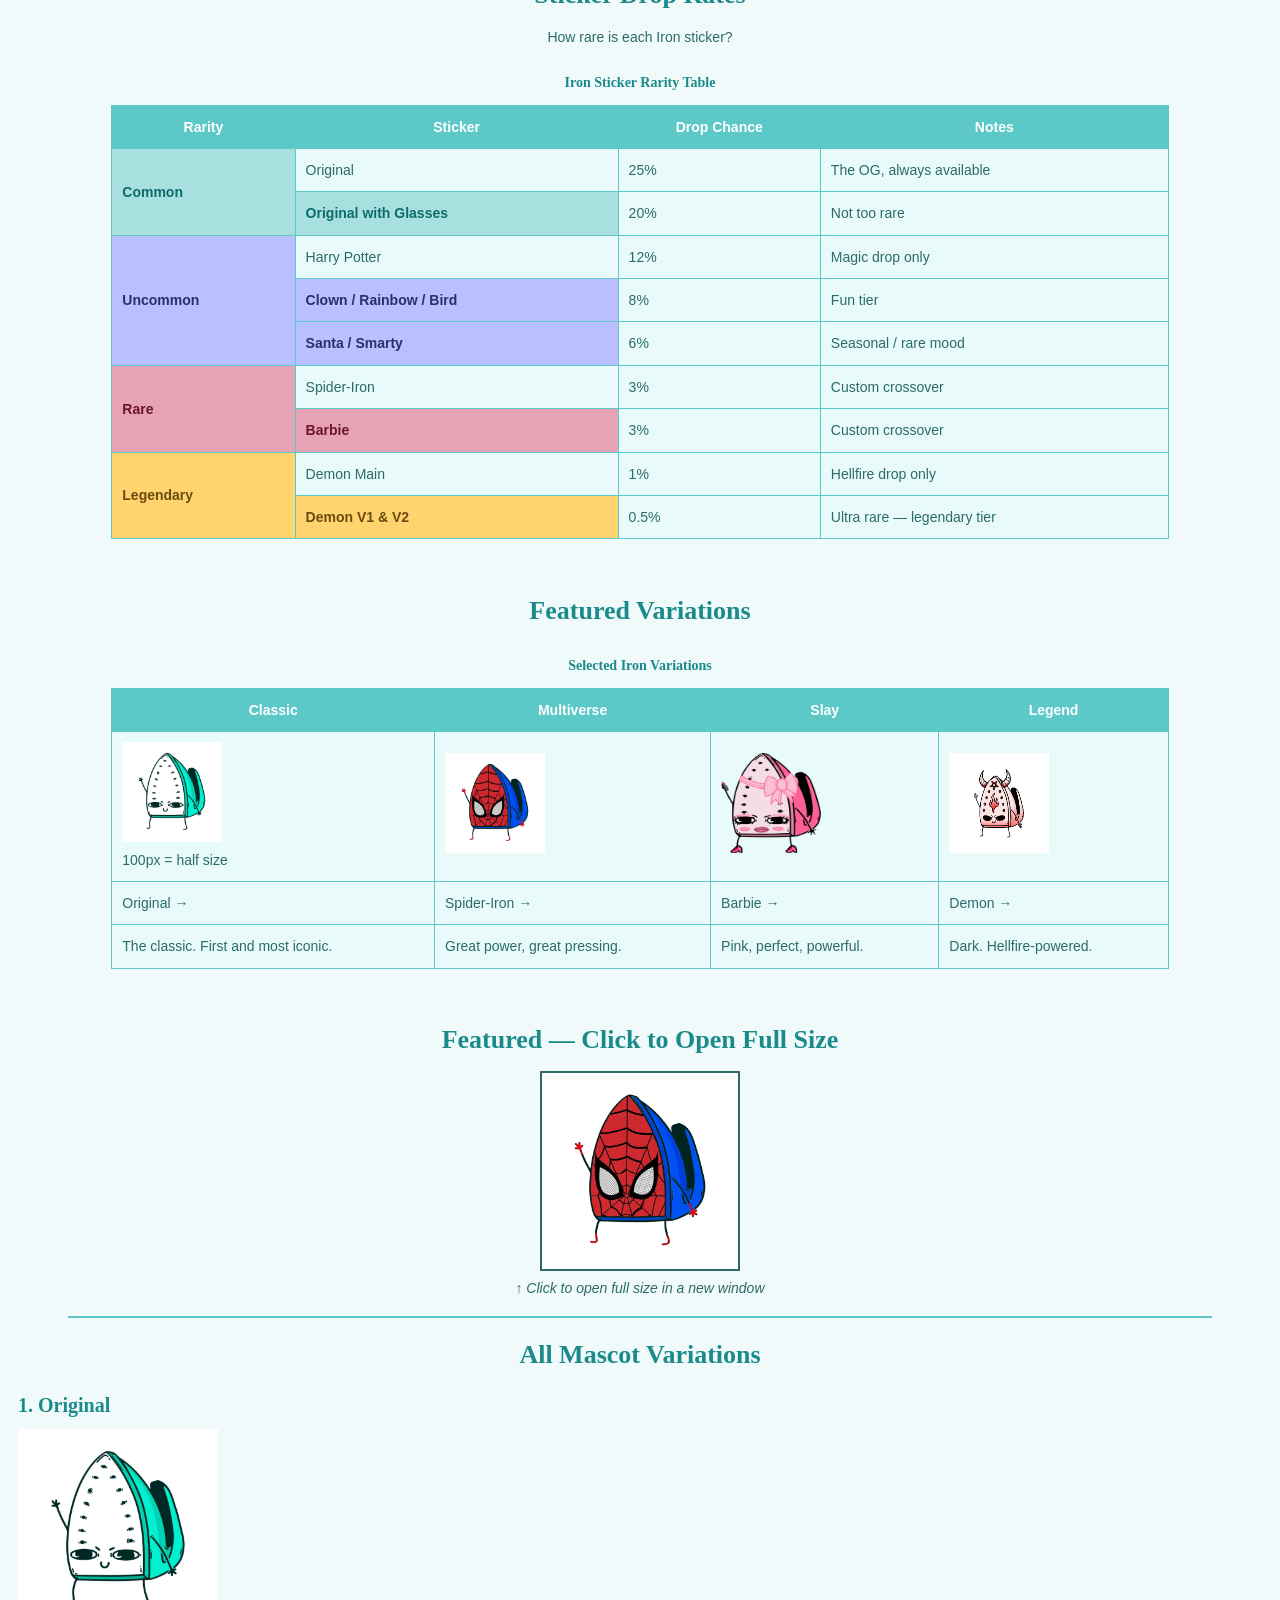
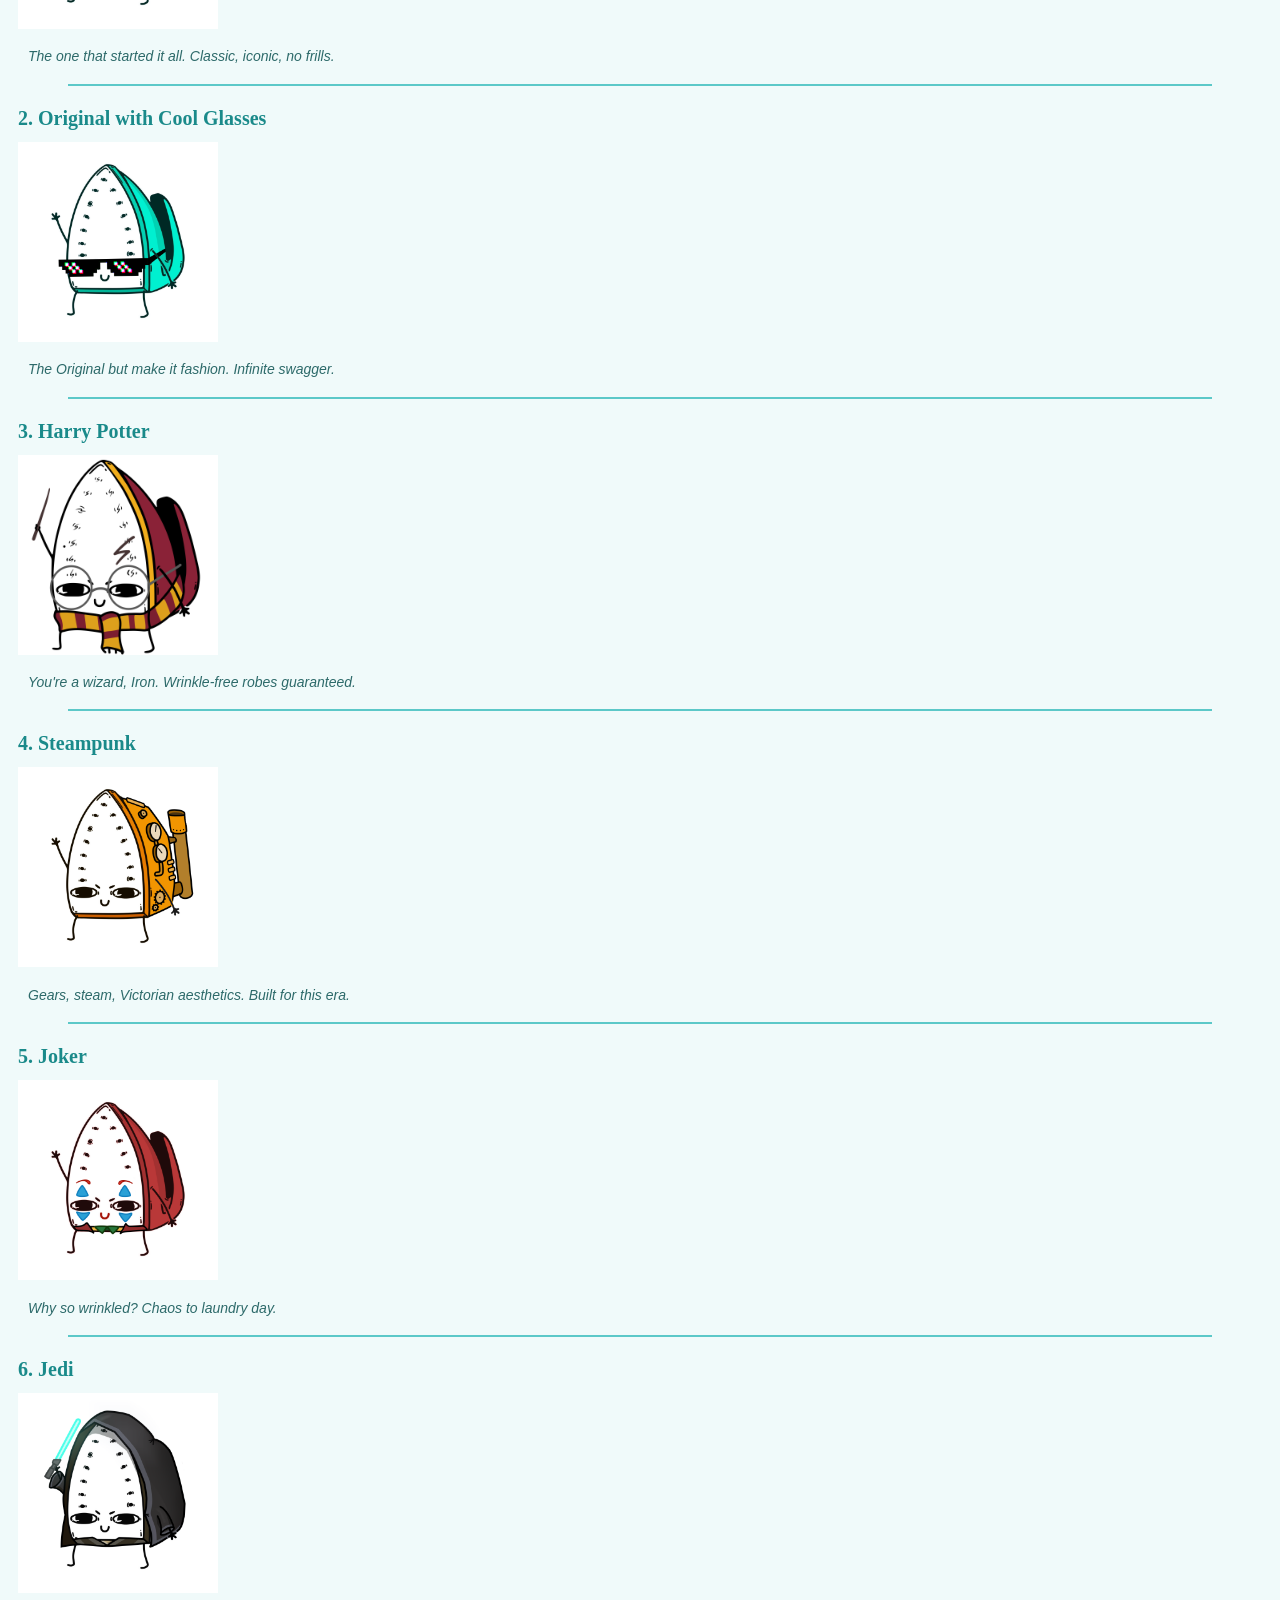
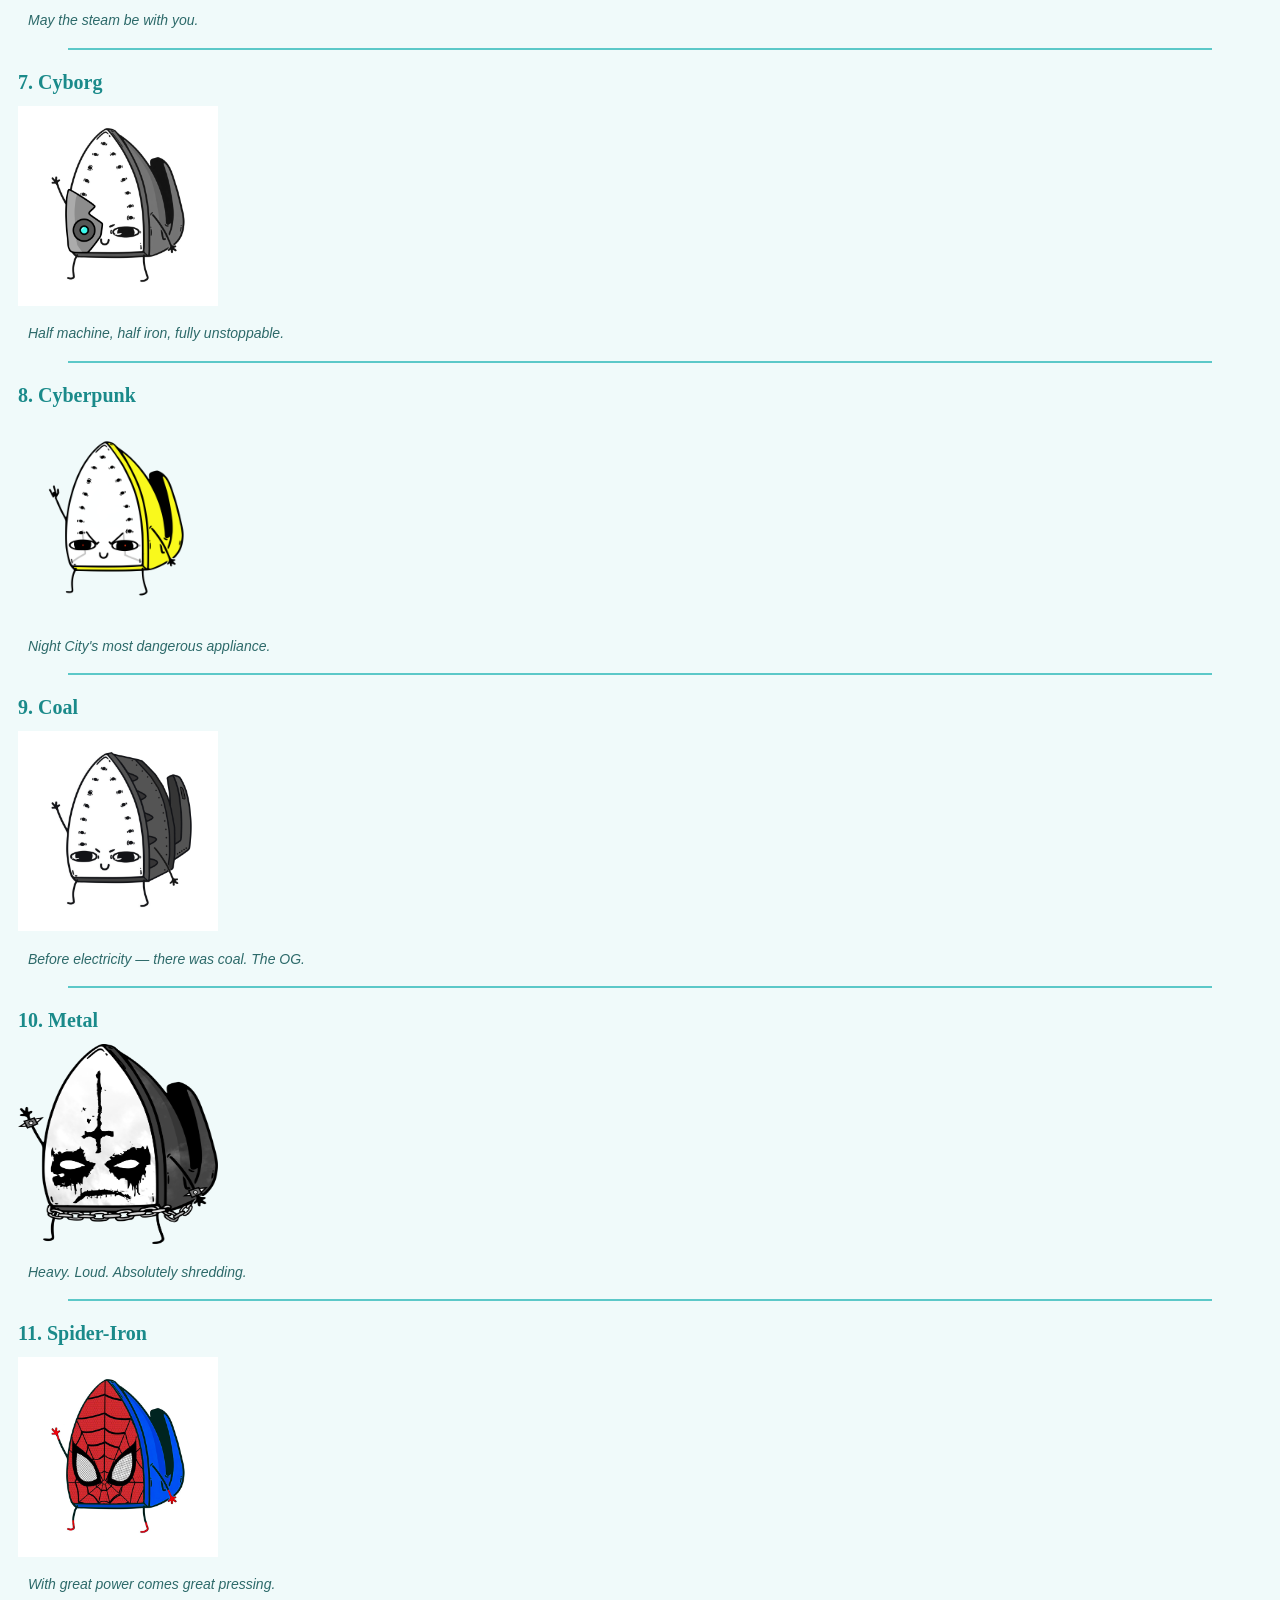
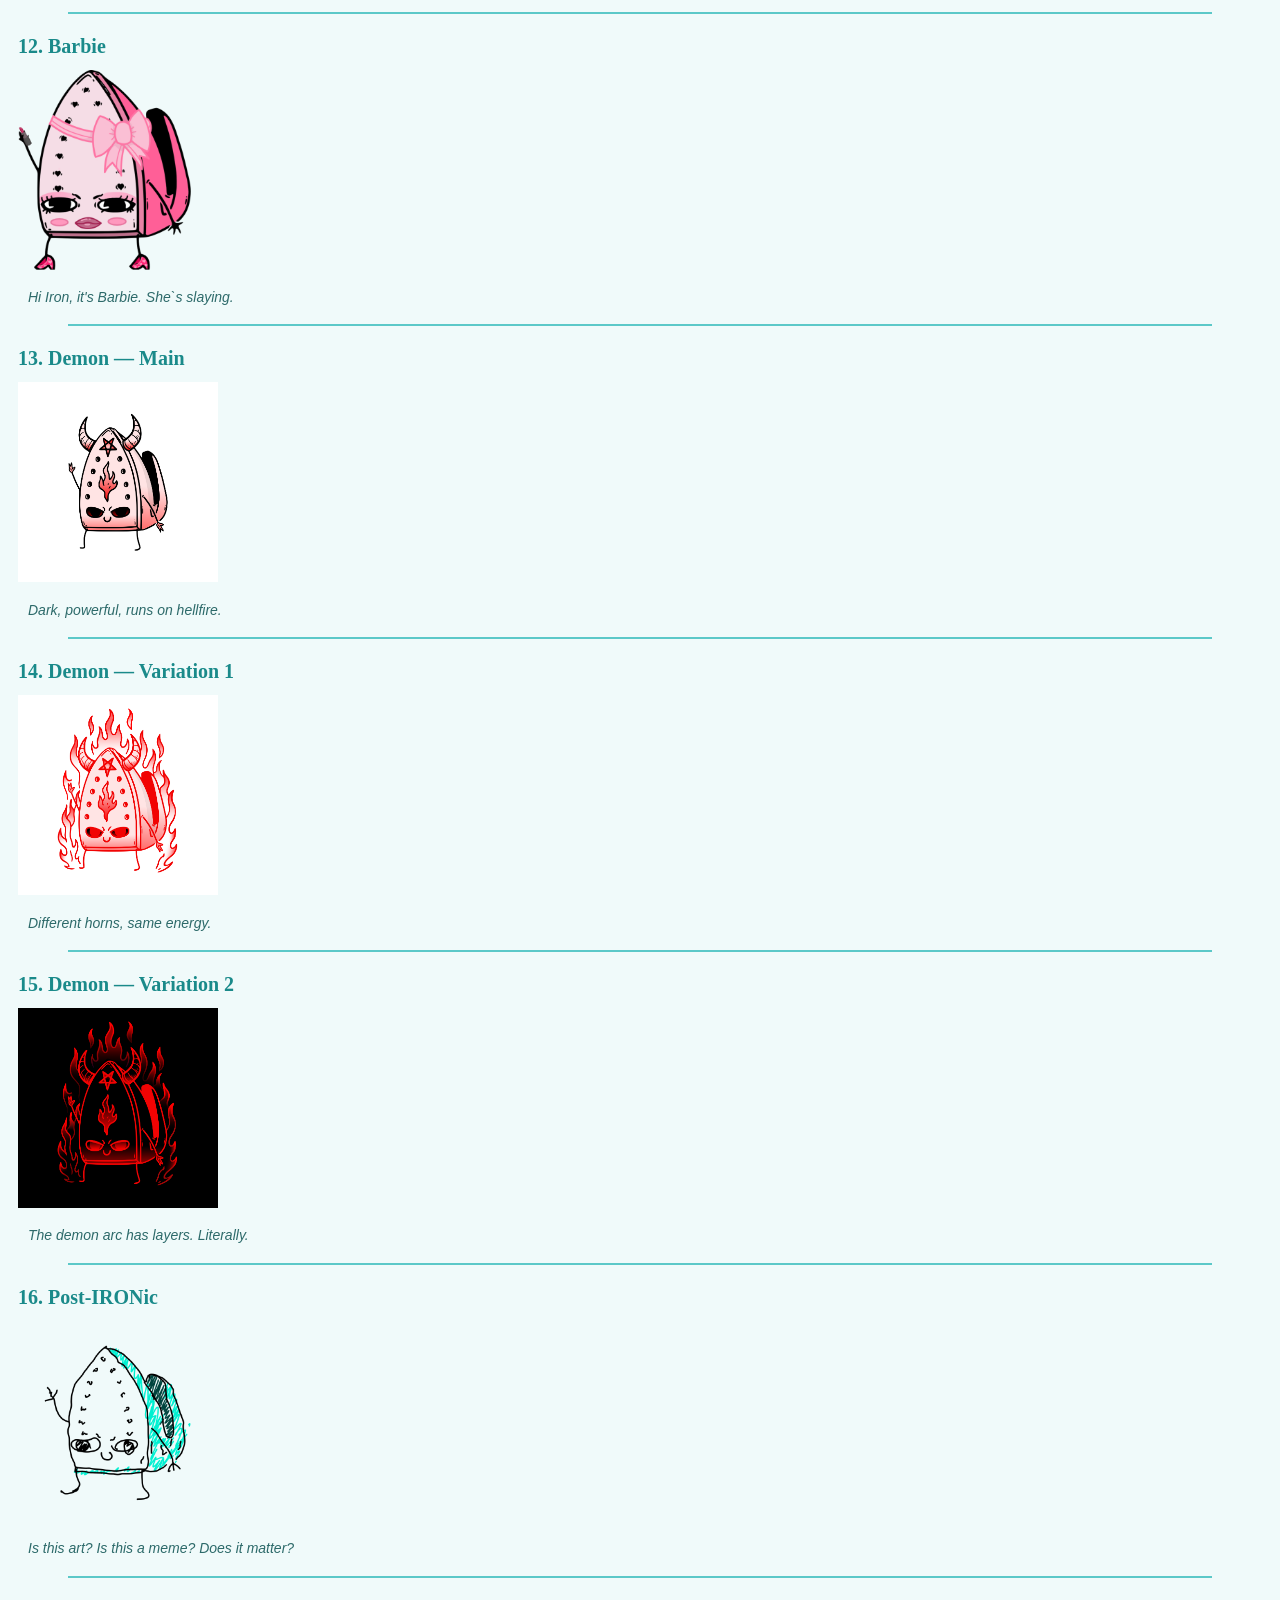
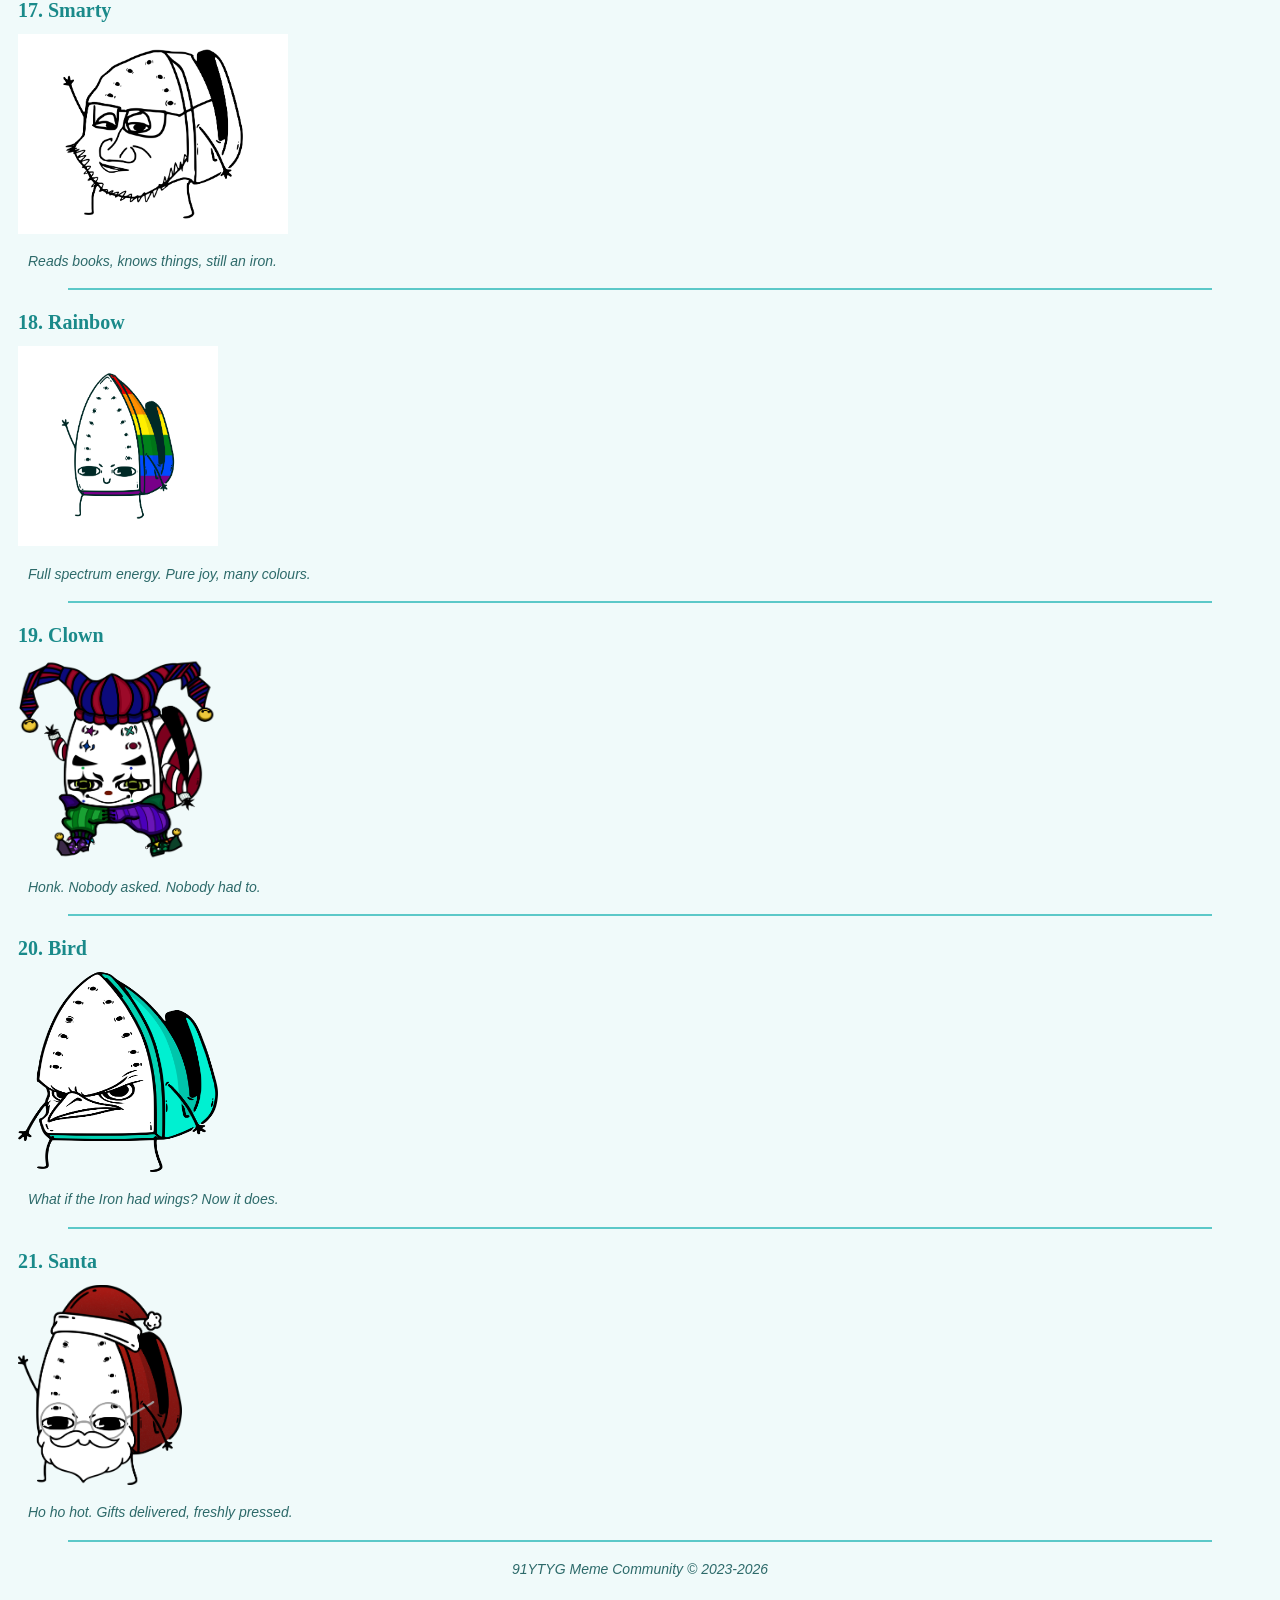
==== commit e9147adb: "lab 3/ Adding CSS file/Interior styles. Rival styles document. Foreign styles. Design of text, field" ====
--- a/index.html
+++ b/index.html
@@ -5,51 +5,47 @@
     <meta name="author" content="91YTYG">
     <meta name="description" content="91YTYG — Ukrainian meme community mascot page">
     <meta name="keywords" content="91YTYG, iron, mascot, stickers, meme, art, variations">
+    <link rel="stylesheet" type="text/css" href="style.css">
+    <style>
+        /* index.html page-only override (lab requirement) */
+        a { color: #2d6a6a; }
+    </style>
     <title>91YTYG — Our Mascot</title>
 </head>
 
 <!-- bgcolor = фон, link = колір посилань, vlink = відвідані, alink = при натисканні -->
-<body bgcolor="#f0fafa" link="#1a8a8a" vlink="#6b4fbb" alink="#ff7eb3">
-
-<p align="center">
-    <font face="Trebuchet MS, Arial" size="3">
+<body>
+
+<p align="center">
         <a href="index.html"><b>Home</b></a> &nbsp;|&nbsp;
         <a href="travels.html">Iron Around the World</a> &nbsp;|&nbsp;
         <a href="events.html">Events</a> &nbsp;|&nbsp;
         <a href="memes.html">Memes</a> &nbsp;|&nbsp;
         <a href="https://t.me/ik91_memes" target="_blank">Telegram</a>
-    </font>
-</p>
-
-<hr color="#5cc8c8" size="3">
-
-<h1 align="center">
-    <font face="Georgia, serif" size="7" color="#1a8a8a">
-        91YTYG <img src="mascots/1_orignial.png" alt="Original Iron mascot" width="60" height="60"> &mdash; The Iron Mascot
-    </font>
+</p>
+
+<hr>
+
+<h1 id="main-title" align="center">
+    91YTYG <img src="mascots/1_orignial.png" alt="Original Iron mascot" width="60" height="60"> &mdash; The Iron Mascot
 </h1>
 
-<p align="center">
-    <font face="Trebuchet MS" size="4" color="#2d6a6a">
-        <b>91YTYG is a meme community built around our beloved mascot &mdash;
-        the Iron</b> (&#1059;&#1090;&#1102;&#1075;).
-    </font>
+<p align="center" style="border: 2px solid #5cc8c8; padding: 10px 14px;">
+    <b>91YTYG is a meme community built around our beloved mascot &mdash;
+    the Iron</b> (&#1059;&#1090;&#1102;&#1075;).
 </p>
 
 <p align="justify">
-    <font face="Trebuchet MS" size="3" color="#1a5f5f">
-       </b>What started as an inside joke grew into a full community with original art, IRL events,
+        What started as an inside joke grew into a full community with original art, IRL events,
         a sticker pack, and a life of its own. 21 unique variations, each with its own personality.
         Below you can meet all of them, check drop rates, and jump straight to any sticker.
-        Check out our travels on the<b>
+        Check out our travels on the
         <a href="travels.html">Iron Around the World</a> page, or visit our
         <a href="https://t.me/ik91_memes" target="_blank">Telegram channel</a>.
-    </font>
 </p>
 
 <!-- посилання на якір тієї ж сторінки, на іншу сторінку, на зовнішній сайт -->
 <p align="center">
-    <font face="Trebuchet MS" size="3">
         <a href="#sticker-links">All Stickers Quick Nav &darr;</a> &nbsp;|&nbsp;
         <a href="#rarity">Rarity Table &darr;</a> &nbsp;|&nbsp;
         <a href="#variations">Full Gallery &darr;</a> &nbsp;|&nbsp;
@@ -58,17 +54,13 @@
         <a href="travels.html#london">London</a> &nbsp;|&nbsp;
         <a href="travels.html#budapest">Budapest</a> &nbsp;|&nbsp;
         <a href="https://t.me/ik91_memes" target="_blank">Telegram &rarr;</a>
-    </font>
-</p>
-
-<hr color="#5cc8c8" size="2">
+</p>
+
+<hr>
 
 <!-- швидка навігація по стікерах — посилання на якір тієї ж сторінки -->
-<h2 id="sticker-links" align="center">
-    <font face="Georgia" color="8b0057">Quick Jump to Every Sticker</font>
-</h2>
-<p align="center">
-    <font face="Trebuchet MS" size="2" color="#2d6a6a">
+<h2 id="sticker-links" class="highlight" align="center">Quick Jump to Every Sticker</h2>
+<p align="center">
         <a href="#original">Original</a> &bull;
         <a href="#cool">Cool Glasses</a> &bull;
         <a href="#harry-potter">Harry Potter</a> &bull;
@@ -90,296 +82,283 @@
         <a href="#clown">Clown</a> &bull;
         <a href="#bird">Bird</a> &bull;
         <a href="#santa">Santa</a>
-    </font>
-</p>
-
-<hr color="#5cc8c8" size="2">
+</p>
+
+<hr>
 
 <!-- ul disc -->
-<h2 align="center"><font face="Georgia" color="#1a8a8a">About the Sticker Pack</font></h2>
-
-<h3><font face="Trebuchet MS" color="#2d6a6a">What&apos;s inside:</font></h3>
+<h2 align="center">About the Sticker Pack</h2>
+
+<h3>What&apos;s inside:</h3>
 <ul type="disc">
-    <li><font face="Trebuchet MS" color="#1a5f5f" size="3">21 unique Iron variations</font></li>
-    <li><font face="Trebuchet MS" color="#1a5f5f" size="3">Original artwork by community members</font></li>
-    <li><font face="Trebuchet MS" color="#1a5f5f" size="3">Regular updates with new variations</font></li>
-    <li><font face="Trebuchet MS" color="#1a5f5f" size="3">Free on Telegram</font></li>
+    <li>21 unique Iron variations</li>
+    <li>Original artwork by community members</li>
+    <li>Regular updates with new variations</li>
+    <li>Free on Telegram</li>
 </ul>
 
 <!-- ul square -->
-<h3><font face="Trebuchet MS" color="#2d6a6a">Community facts:</font></h3>
+<h3>Community facts:</h3>
 <ul type="square">
-    <li><font face="Trebuchet MS" color="#1a5f5f" size="3">Founded at KPI Kyiv</font></li>
-    <li><font face="Trebuchet MS" color="#1a5f5f" size="3">Active since 2023</font></li>
+    <li>Founded at KPI Kyiv</li>
+    <li>Active since 2023</li>
 </ul>
 
 <!-- ol type="1" -->
-<h3><font face="Trebuchet MS" color="#2d6a6a">Variation categories:</font></h3>
+<h3>Variation categories:</h3>
 <ol type="1">
-    <li><font face="Trebuchet MS" color="#1a5f5f" size="3">Classic &mdash; Original, Original with Glasses</font></li>
-    <li><font face="Trebuchet MS" color="#1a5f5f" size="3">Crossover &mdash; Harry Potter, Jedi, Spider-Iron, Barbie</font></li>
-    <li><font face="Trebuchet MS" color="#1a5f5f" size="3">Dark &mdash; Joker, Demon x3, Cyberpunk</font></li>
-    <li><font face="Trebuchet MS" color="#1a5f5f" size="3">Aesthetic &mdash; Steampunk, Cyborg, Metal, Coal</font></li>
-    <li><font face="Trebuchet MS" color="#1a5f5f" size="3">Fun &mdash; Clown, Rainbow, Bird, Santa, Smarty, Post-IRONic</font></li>
+    <li>Classic &mdash; Original, Original with Glasses</li>
+    <li>Crossover &mdash; Harry Potter, Jedi, Spider-Iron, Barbie</li>
+    <li>Dark &mdash; Joker, Demon x3, Cyberpunk</li>
+    <li>Aesthetic &mdash; Steampunk, Cyborg, Metal, Coal</li>
+    <li>Fun &mdash; Clown, Rainbow, Bird, Santa, Smarty, Post-IRONic</li>
 </ol>
 
 <!-- ol type="A" -->
-<h3><font face="Trebuchet MS" color="#2d6a6a">Where to find us:</font></h3>
+<h3>Where to find us:</h3>
 <ol type="A">
-    <li><font face="Trebuchet MS" color="#1a5f5f" size="3">Telegram &mdash; <a href="https://t.me/ik91_memes" target="_blank">@ik91_memes</a></font></li>
-    <li><font face="Trebuchet MS" color="#1a5f5f" size="3">KPI Campus &mdash; Polyana, Building 19, Dorm 8</font></li>
-    <li><font face="Trebuchet MS" color="#1a5f5f" size="3">IRL events &mdash; <a href="events.html">see all events</a></font></li>
+    <li>Telegram &mdash; <a href="https://t.me/ik91_memes" target="_blank">@ik91_memes</a></li>
+    <li>KPI Campus &mdash; Polyana, Building 19, Dorm 8</li>
+    <li>IRL events &mdash; <a href="events.html">see all events</a></li>
 </ol>
 
 <!-- dl список визначень -->
-<h3><font face="Trebuchet MS" color="#2d6a6a">Glossary:</font></h3>
+<h3>Glossary:</h3>
 <dl>
-    <dt><font face="Trebuchet MS" color="#1a8a8a" size="3"><b>Mascot</b></font></dt>
-    <dd><font face="Trebuchet MS" color="#1a5f5f" size="3">A symbol or character that represents a community</font></dd>
-    <dt><font face="Trebuchet MS" color="#1a8a8a" size="3"><b>Sticker pack</b></font></dt>
-    <dd><font face="Trebuchet MS" color="#1a5f5f" size="3">A collection of stickers with different customizations</font></dd>
-    <dt><font face="Trebuchet MS" color="#1a8a8a" size="3"><b>91YTYG</b></font></dt>
-    <dd><font face="Trebuchet MS" color="#1a5f5f" size="3">Our meme community</font></dd>
+    <dt>Mascot</dt>
+    <dd>A symbol or character that represents a community</dd>
+    <dt>Sticker pack</dt>
+    <dd>A collection of stickers with different customizations</dd>
+    <dt>91YTYG</dt>
+    <dd>Our meme community</dd>
 </dl>
 
-<hr color="#5cc8c8" size="2">
+<hr>
 
 <!-- таблиця рідкості стікерів -->
-<h2 id="rarity" align="center">
-    <font face="Georgia" color="#1a8a8a">Sticker Drop Rates</font>
-</h2>
-<p align="center">
-    <font face="Trebuchet MS" color="#2d6a6a" size="3">How rare is each Iron sticker?</font>
-</p>
-
-<table border="1" bordercolor="#5cc8c8" cellspacing="0" cellpadding="10" width="85%" align="center">
-    <caption><font face="Georgia" color="#1a8a8a" size="4"><b>Iron Sticker Rarity Table</b></font></caption>
-    <tr bgcolor="#5cc8c8" align="center">
-        <th><font color="#ffffff">Rarity</font></th>
-        <th><font color="#ffffff">Sticker</font></th>
-        <th><font color="#ffffff">Drop Chance</font></th>
-        <th><font color="#ffffff">Notes</font></th>
-    </tr>
-    <tr bgcolor="#e8fafa">
-        <td rowspan="2" align="center" valign="middle" bgcolor="#c8f0f0">
-            <font face="Trebuchet MS" color="#1a8a8a"><b>Common</b></font>
-        </td>
-        <td><font face="Trebuchet MS" color="#1a5f5f">Original</font></td>
-        <td align="center"><font face="Trebuchet MS" color="#1a5f5f">25%</font></td>
-        <td><font face="Trebuchet MS" color="#1a5f5f">The OG, always available</font></td>
-    </tr>
-    <tr bgcolor="#e8fafa">
-        <td><font face="Trebuchet MS" color="#1a5f5f">Original with Glasses</font></td>
-        <td align="center"><font face="Trebuchet MS" color="#1a5f5f">20%</font></td>
-        <td><font face="Trebuchet MS" color="#1a5f5f">Not too rare</font></td>
-    </tr>
-    <tr bgcolor="#d4f0f0">
-        <td rowspan="3" align="center" valign="middle" bgcolor="#a8dede">
-            <font face="Trebuchet MS" color="#0d6b6b"><b>Uncommon</b></font>
-        </td>
-        <td><font face="Trebuchet MS" color="#1a5f5f">Harry Potter</font></td>
-        <td align="center"><font face="Trebuchet MS" color="#1a5f5f">12%</font></td>
-        <td><font face="Trebuchet MS" color="#1a5f5f">Magic drop only</font></td>
-    </tr>
-    <tr bgcolor="#d4f0f0">
-        <td><font face="Trebuchet MS" color="#1a5f5f">Clown / Rainbow / Bird</font></td>
-        <td align="center"><font face="Trebuchet MS" color="#1a5f5f">8%</font></td>
-        <td><font face="Trebuchet MS" color="#1a5f5f">Fun tier</font></td>
-    </tr>
-    <tr bgcolor="#d4f0f0">
-        <td><font face="Trebuchet MS" color="#1a5f5f">Santa / Smarty</font></td>
-        <td align="center"><font face="Trebuchet MS" color="#1a5f5f">6%</font></td>
-        <td><font face="Trebuchet MS" color="#1a5f5f">Seasonal / rare mood</font></td>
-    </tr>
-    <tr bgcolor="#b8e0e0">
-        <td rowspan="2" align="center" valign="middle" bgcolor="#7cc4c4">
-            <font face="Trebuchet MS" color="#0a4f4f"><b>Rare</b></font>
-        </td>
-        <td><font face="Trebuchet MS" color="#1a5f5f">Spider-Iron</font></td>
-        <td align="center"><font face="Trebuchet MS" color="#1a5f5f">3%</font></td>
-        <td><font face="Trebuchet MS" color="#1a5f5f">Custom crossover</font></td>
-    </tr>
-    <tr bgcolor="#b8e0e0">
-        <td><font face="Trebuchet MS" color="#1a5f5f">Barbie</font></td>
-        <td align="center"><font face="Trebuchet MS" color="#1a5f5f">3%</font></td>
-        <td><font face="Trebuchet MS" color="#1a5f5f">Custom crossover</font></td>
-    </tr>
-    <tr bgcolor="#ffe8f8">
-        <td rowspan="2" align="center" valign="middle" bgcolor="#f0b8d8">
-            <font face="Trebuchet MS" color="#8b0057"><b>Legendary</b></font>
-        </td>
-        <td><font face="Trebuchet MS" color="#6b0040">Demon Main</font></td>
-        <td align="center"><font face="Trebuchet MS" color="#6b0040">1%</font></td>
-        <td><font face="Trebuchet MS" color="#6b0040">Hellfire drop only</font></td>
-    </tr>
-    <tr bgcolor="#ffe8f8">
-        <td><font face="Trebuchet MS" color="#6b0040">Demon V1 &amp; V2</font></td>
-        <td align="center"><font face="Trebuchet MS" color="#6b0040">0.5%</font></td>
-        <td><font face="Trebuchet MS" color="#6b0040">Ultra rare &mdash; legendary tier</font></td>
+<h2 id="rarity" align="center">Sticker Drop Rates</h2>
+<p align="center">
+    How rare is each Iron sticker?
+</p>
+
+<table width="85%" align="center">
+    <caption>Iron Sticker Rarity Table</caption>
+    <tr align="center">
+        <th>Rarity</th>
+        <th>Sticker</th>
+        <th>Drop Chance</th>
+        <th>Notes</th>
+    </tr>
+    <tr class="rarity-common">
+        <td rowspan="2" align="center" valign="middle"><b>Common</b></td>
+        <td>Original</td>
+        <td align="center">25%</td>
+        <td>The OG, always available</td>
+    </tr>
+    <tr class="rarity-common">
+        <td>Original with Glasses</td>
+        <td align="center">20%</td>
+        <td>Not too rare</td>
+    </tr>
+    <tr class="rarity-uncommon">
+        <td rowspan="3" align="center" valign="middle"><b>Uncommon</b></td>
+        <td>Harry Potter</td>
+        <td align="center">12%</td>
+        <td>Magic drop only</td>
+    </tr>
+    <tr class="rarity-uncommon">
+        <td>Clown / Rainbow / Bird</td>
+        <td align="center">8%</td>
+        <td>Fun tier</td>
+    </tr>
+    <tr class="rarity-uncommon">
+        <td>Santa / Smarty</td>
+        <td align="center">6%</td>
+        <td>Seasonal / rare mood</td>
+    </tr>
+    <tr class="rarity-rare">
+        <td rowspan="2" align="center" valign="middle"><b>Rare</b></td>
+        <td>Spider-Iron</td>
+        <td align="center">3%</td>
+        <td>Custom crossover</td>
+    </tr>
+    <tr class="rarity-rare">
+        <td>Barbie</td>
+        <td align="center">3%</td>
+        <td>Custom crossover</td>
+    </tr>
+    <tr class="rarity-legendary">
+        <td rowspan="2" align="center" valign="middle"><b>Legendary</b></td>
+        <td>Demon Main</td>
+        <td align="center">1%</td>
+        <td>Hellfire drop only</td>
+    </tr>
+    <tr class="rarity-legendary">
+        <td>Demon V1 &amp; V2</td>
+        <td align="center">0.5%</td>
+        <td>Ultra rare &mdash; legendary tier</td>
     </tr>
 </table>
 
 <br>
 
-<h2 align="center"><font face="Georgia" color="#1a8a8a">Featured Variations</font></h2>
-<table border="1" bordercolor="#5cc8c8" cellspacing="5" cellpadding="10" width="85%" align="center">
-    <caption><font face="Trebuchet MS" color="8b0057"><b>Selected Iron Variations</b></font></caption>
-    <tr bgcolor="#5cc8c8" align="center">
-        <th><font color="#ffffff">Classic</font></th>
-        <th><font color="#ffffff">Multiverse</font></th>
-        <th><font color="#ffffff">Slay</font></th>
-        <th><font color="#ffffff">Legend</font></th>
+<h2 align="center">Featured Variations</h2>
+<table width="85%" align="center">
+    <caption>Selected Iron Variations</caption>
+    <tr align="center">
+        <th>Classic</th>
+        <th>Multiverse</th>
+        <th>Slay</th>
+        <th>Legend</th>
     </tr>
  
-    <tr bgcolor="#e8fafa" align="center">
+    <tr align="center">
         <td>
             <img src="mascots/1_orignial.png" alt="Original" width="100" height="100">
-            <br><font color="#5cc8c8" size="1">100px = half size</font>
+            <br>100px = half size
         </td>
         <td><img src="mascots/11_spider.png" alt="Spider" width="100" height="100"></td>
         <td><img src="mascots/12_barbie.png" alt="Barbie" width="100" height="100"></td>
         <td><img src="mascots/13_demon_main.png" alt="Demon" width="100" height="100"></td>
     </tr>
 
-    <tr bgcolor="#d4f0f0" align="center">
-        <td><a href="#original"><font color="#1a8a8a">Original &rarr;</font></a></td>
-        <td><a href="#spider"><font color="#1a8a8a">Spider-Iron &rarr;</font></a></td>
-        <td><a href="#barbie"><font color="#1a8a8a">Barbie &rarr;</font></a></td>
-        <td><a href="#demon-main"><font color="#1a8a8a">Demon &rarr;</font></a></td>
+    <tr align="center">
+        <td><a href="#original">Original &rarr;</a></td>
+        <td><a href="#spider">Spider-Iron &rarr;</a></td>
+        <td><a href="#barbie">Barbie &rarr;</a></td>
+        <td><a href="#demon-main">Demon &rarr;</a></td>
     </tr>
  
-    <tr bgcolor="#e8fafa">
-        <td><font face="Trebuchet MS" color="#1a5f5f" size="2">The classic. First and most iconic.</font></td>
-        <td><font face="Trebuchet MS" color="#1a5f5f" size="2">Great power, great pressing.</font></td>
-        <td><font face="Trebuchet MS" color="#1a5f5f" size="2">Pink, perfect, powerful.</font></td>
-        <td><font face="Trebuchet MS" color="#1a5f5f" size="2">Dark. Hellfire-powered.</font></td>
+    <tr>
+        <td>The classic. First and most iconic.</td>
+        <td>Great power, great pressing.</td>
+        <td>Pink, perfect, powerful.</td>
+        <td>Dark. Hellfire-powered.</td>
     </tr>
 </table>
 
 <br>
 
 <!-- картинка як гіперпосилання -->
-<h2 align="center"><font face="Georgia" color="#1a8a8a">Featured &mdash; Click to Open Full Size</font></h2>
+<h2 align="center">Featured &mdash; Click to Open Full Size</h2>
 <p align="center">
     <a href="mascots/11_spider.png" target="_blank">
         <img src="mascots/11_spider.png" alt="Spider-Iron click for full size" width="200" height="200" border="2">
     </a>
-    <br><font face="Trebuchet MS" color="#5cc8c8" size="2"><i>&uarr; Click to open full size in a new window</i></font>
-</p>
-
-<hr color="#5cc8c8" size="2">
+    <br><i>&uarr; Click to open full size in a new window</i>
+</p>
+
+<hr>
 
 <!-- всі варіації -->
-<h2 id="variations" align="center">
-    <font face="Georgia" color="#1a8a8a">All Mascot Variations</font>
-</h2>
-
-<h3 id="original"><font face="Trebuchet MS" color="#1a8a8a">1. Original</font></h3>
+<h2 id="variations" align="center">All Mascot Variations</h2>
+
+<h3 id="original">1. Original</h3>
 <img src="mascots/1_orignial.png" alt="Original Iron mascot" width="200" height="200">
-<p><font face="Trebuchet MS" color="#2d6a6a"><i>The one that started it all. Classic, iconic, no frills.</i></font></p>
-<hr color="#b8e8e8">
-
-<h3 id="cool"><font face="Trebuchet MS" color="#1a8a8a">2. Original with Cool Glasses</font></h3>
+<p><i>The one that started it all. Classic, iconic, no frills.</i></p>
+<hr>
+
+<h3 id="cool">2. Original with Cool Glasses</h3>
 <img src="mascots/2_cool.png" alt="Iron with cool glasses" width="200" height="200">
-<p><font face="Trebuchet MS" color="#2d6a6a"><i>The Original but make it fashion. Infinite swagger.</i></font></p>
-<hr color="#b8e8e8">
-
-<h3 id="harry-potter"><font face="Trebuchet MS" color="#1a8a8a">3. Harry Potter</font></h3>
+<p><i>The Original but make it fashion. Infinite swagger.</i></p>
+<hr>
+
+<h3 id="harry-potter">3. Harry Potter</h3>
 <img src="mascots/3_hp.png" alt="Harry Potter Iron" width="200" height="200">
-<p><font face="Trebuchet MS" color="#2d6a6a"><i>You&apos;re a wizard, Iron. Wrinkle-free robes guaranteed.</i></font></p>
-<hr color="#b8e8e8">
-
-<h3 id="steampunk"><font face="Trebuchet MS" color="#1a8a8a">4. Steampunk</font></h3>
+<p><i>You&apos;re a wizard, Iron. Wrinkle-free robes guaranteed.</i></p>
+<hr>
+
+<h3 id="steampunk">4. Steampunk</h3>
 <img src="mascots/4_steampunk.png" alt="Steampunk Iron" width="200" height="200">
-<p><font face="Trebuchet MS" color="#2d6a6a"><i>Gears, steam, Victorian aesthetics. Built for this era.</i></font></p>
-<hr color="#b8e8e8">
-
-<h3 id="joker"><font face="Trebuchet MS" color="#1a8a8a">5. Joker</font></h3>
+<p><i>Gears, steam, Victorian aesthetics. Built for this era.</i></p>
+<hr>
+
+<h3 id="joker">5. Joker</h3>
 <img src="mascots/5_joker.png" alt="Joker Iron" width="200" height="200">
-<p><font face="Trebuchet MS" color="#2d6a6a"><i>Why so wrinkled? Chaos to laundry day.</i></font></p>
-<hr color="#b8e8e8">
-
-<h3 id="jedi"><font face="Trebuchet MS" color="#1a8a8a">6. Jedi</font></h3>
+<p><i>Why so wrinkled? Chaos to laundry day.</i></p>
+<hr>
+
+<h3 id="jedi">6. Jedi</h3>
 <img src="mascots/6_jedi.png" alt="Jedi Iron" width="200" height="200">
-<p><font face="Trebuchet MS" color="#2d6a6a"><i>May the steam be with you.</i></font></p>
-<hr color="#b8e8e8">
-
-<h3 id="cyborg"><font face="Trebuchet MS" color="#1a8a8a">7. Cyborg</font></h3>
+<p><i>May the steam be with you.</i></p>
+<hr>
+
+<h3 id="cyborg">7. Cyborg</h3>
 <img src="mascots/7_cyberg.png" alt="Cyborg Iron" width="200" height="200">
-<p><font face="Trebuchet MS" color="#2d6a6a"><i>Half machine, half iron, fully unstoppable.</i></font></p>
-<hr color="#b8e8e8">
-
-<h3 id="cyberpunk"><font face="Trebuchet MS" color="#1a8a8a">8. Cyberpunk</font></h3>
+<p><i>Half machine, half iron, fully unstoppable.</i></p>
+<hr>
+
+<h3 id="cyberpunk">8. Cyberpunk</h3>
 <img src="mascots/8_cyberpunk.png" alt="Cyberpunk Iron" width="200" height="200">
-<p><font face="Trebuchet MS" color="#2d6a6a"><i>Night City&apos;s most dangerous appliance.</i></font></p>
-<hr color="#b8e8e8">
-
-<h3 id="coal"><font face="Trebuchet MS" color="#1a8a8a">9. Coal</font></h3>
+<p><i>Night City&apos;s most dangerous appliance.</i></p>
+<hr>
+
+<h3 id="coal">9. Coal</h3>
 <img src="mascots/9_coal.png" alt="Coal Iron" width="200" height="200">
-<p><font face="Trebuchet MS" color="#2d6a6a"><i>Before electricity &mdash; there was coal. The OG.</i></font></p>
-<hr color="#b8e8e8">
-
-<h3 id="metal"><font face="Trebuchet MS" color="#1a8a8a">10. Metal</font></h3>
+<p><i>Before electricity &mdash; there was coal. The OG.</i></p>
+<hr>
+
+<h3 id="metal">10. Metal</h3>
 <img src="mascots/10_metal_v2.png" alt="Metal Iron" width="200" height="200">
-<p><font face="Trebuchet MS" color="#2d6a6a"><i>Heavy. Loud. Absolutely shredding.</i></font></p>
-<hr color="#b8e8e8">
-
-<h3 id="spider"><font face="Trebuchet MS" color="#1a8a8a">11. Spider-Iron</font></h3>
+<p><i>Heavy. Loud. Absolutely shredding.</i></p>
+<hr>
+
+<h3 id="spider">11. Spider-Iron</h3>
 <img src="mascots/11_spider.png" alt="Spider-Iron" width="200" height="200">
-<p><font face="Trebuchet MS" color="#2d6a6a"><i>With great power comes great pressing.</i></font></p>
-<hr color="#b8e8e8">
-
-<h3 id="barbie"><font face="Trebuchet MS" color="#1a8a8a">12. Barbie</font></h3>
+<p><i>With great power comes great pressing.</i></p>
+<hr>
+
+<h3 id="barbie">12. Barbie</h3>
 <img src="mascots/12_barbie.png" alt="Barbie Iron" width="" height="200">
-<p><font face="Trebuchet MS" color="#2d6a6a"><i>Hi Iron, it&apos;s Barbie. She`s slaying.</i></font></p>
-<hr color="#b8e8e8">
-
-<h3 id="demon-main"><font face="Trebuchet MS" color="#1a8a8a">13. Demon &mdash; Main</font></h3>
+<p><i>Hi Iron, it&apos;s Barbie. She`s slaying.</i></p>
+<hr>
+
+<h3 id="demon-main">13. Demon &mdash; Main</h3>
 <img src="mascots/13_demon_main.png" alt="Demon Iron main" width="200" height="200">
-<p><font face="Trebuchet MS" color="#2d6a6a"><i>Dark, powerful, runs on hellfire.</i></font></p>
-<hr color="#b8e8e8">
-
-<h3 id="demon-v1"><font face="Trebuchet MS" color="#1a8a8a">14. Demon &mdash; Variation 1</font></h3>
+<p><i>Dark, powerful, runs on hellfire.</i></p>
+<hr>
+
+<h3 id="demon-v1">14. Demon &mdash; Variation 1</h3>
 <img src="mascots/13_demon_variation1.png" alt="Demon Iron variation 1" width="200" height="200">
-<p><font face="Trebuchet MS" color="#2d6a6a"><i>Different horns, same energy.</i></font></p>
-<hr color="#b8e8e8">
-
-<h3 id="demon-v2"><font face="Trebuchet MS" color="#1a8a8a">15. Demon &mdash; Variation 2</font></h3>
+<p><i>Different horns, same energy.</i></p>
+<hr>
+
+<h3 id="demon-v2">15. Demon &mdash; Variation 2</h3>
 <img src="mascots/13_demon-ytyg_variation2.png" alt="Demon Iron variation 2" width="200" height="200">
-<p><font face="Trebuchet MS" color="#2d6a6a"><i>The demon arc has layers. Literally.</i></font></p>
-<hr color="#b8e8e8">
-
-<h3 id="post-ironic"><font face="Trebuchet MS" color="#1a8a8a">16. Post-IRONic</font></h3>
+<p><i>The demon arc has layers. Literally.</i></p>
+<hr>
+
+<h3 id="post-ironic">16. Post-IRONic</h3>
 <img src="mascots/14_postIRONic.png" alt="Post-IRONic Iron" width="200" height="200">
-<p><font face="Trebuchet MS" color="#2d6a6a"><i>Is this art? Is this a meme? Does it matter?</i></font></p>
-<hr color="#b8e8e8">
-
-<h3 id="smarty"><font face="Trebuchet MS" color="#1a8a8a">17. Smarty</font></h3>
+<p><i>Is this art? Is this a meme? Does it matter?</i></p>
+<hr>
+
+<h3 id="smarty">17. Smarty</h3>
 <img src="mascots/15_ymnik.png" alt="Smarty Iron" width="" height="200">
-<p><font face="Trebuchet MS" color="#2d6a6a"><i>Reads books, knows things, still an iron.</i></font></p>
-<hr color="#b8e8e8">
-
-<h3 id="rainbow"><font face="Trebuchet MS" color="#1a8a8a">18. Rainbow</font></h3>
+<p><i>Reads books, knows things, still an iron.</i></p>
+<hr>
+
+<h3 id="rainbow">18. Rainbow</h3>
 <img src="mascots/16_gay.png" alt="Rainbow Iron" width="200" height="200">
-<p><font face="Trebuchet MS" color="#2d6a6a"><i>Full spectrum energy. Pure joy, many colours.</i></font></p>
-<hr color="#b8e8e8">
-
-<h3 id="clown"><font face="Trebuchet MS" color="#1a8a8a">19. Clown</font></h3>
+<p><i>Full spectrum energy. Pure joy, many colours.</i></p>
+<hr>
+
+<h3 id="clown">19. Clown</h3>
 <img src="mascots/17_clown.png" alt="Clown Iron" width="200" height="200">
-<p><font face="Trebuchet MS" color="#2d6a6a"><i>Honk. Nobody asked. Nobody had to.</i></font></p>
-<hr color="#b8e8e8">
-
-<h3 id="bird"><font face="Trebuchet MS" color="#1a8a8a">20. Bird</font></h3>
+<p><i>Honk. Nobody asked. Nobody had to.</i></p>
+<hr>
+
+<h3 id="bird">20. Bird</h3>
 <img src="mascots/18_bird.png" alt="Bird Iron" width="200" height="200">
-<p><font face="Trebuchet MS" color="#2d6a6a"><i>What if the Iron had wings? Now it does.</i></font></p>
-<hr color="#b8e8e8">
-
-<h3 id="santa"><font face="Trebuchet MS" color="#1a8a8a">21. Santa</font></h3>
+<p><i>What if the Iron had wings? Now it does.</i></p>
+<hr>
+
+<h3 id="santa">21. Santa</h3>
 <img src="mascots/19_santa.png" alt="Santa Iron" width="" height="200">
-<p><font face="Trebuchet MS" color="#2d6a6a"><i>Ho ho hot. Gifts delivered, freshly pressed.</i></font></p>
-
-<hr color="#5cc8c8" size="2">
-<p align="center"><font face="Trebuchet MS" color="#5cc8c8" size="2"><i>91YTYG Meme Community &copy; 2023-2026</i></font></p>
+<p><i>Ho ho hot. Gifts delivered, freshly pressed.</i></p>
+
+<hr>
+<p align="center"><i>91YTYG Meme Community &copy; 2023-2026</i></p>
 
 </body>
 </html>
--- a/style.css
+++ b/style.css
@@ -0,0 +1,151 @@
+/* 91YTYG shared stylesheet (university lab) */
+
+* {
+  box-sizing: border-box;
+}
+
+body {
+  background-color: #f0fafa;
+  font-family: "Trebuchet MS", Arial, sans-serif;
+  font-size: 14px;
+  line-height: 1.6;
+  margin: 0;
+  padding: 18px;
+  color: #2d6a6a;
+}
+
+#main-title {
+  letter-spacing: 0.5px;
+}
+
+h1,
+h2,
+h3 {
+  color: #1a8a8a;
+  font-family: Georgia, serif;
+  margin: 14px 0 8px;
+}
+
+h1 {
+  font-size: 34px;
+}
+
+h2 {
+  font-size: 26px;
+}
+
+h3 {
+  font-size: 20px;
+}
+
+a {
+  color: #1a8a8a;
+  text-decoration: none;
+}
+
+a:hover {
+  color: #ff7eb3;
+}
+
+a:visited {
+  color: #6b4fbb;
+}
+
+.highlight {
+  background-color: rgba(92, 200, 200, 0.28) !important;
+  border-left: 6px solid #5cc8c8;
+  padding: 8px 12px;
+}
+
+p,
+section {
+  margin: 10px 0;
+  padding: 0 10px;
+}
+
+hr {
+  border: 0;
+  height: 2px;
+  background: #5cc8c8;
+  margin: 16px auto;
+  width: 92%;
+}
+
+ul,
+ol,
+dl {
+  margin: 12px 0 16px;
+  padding: 10px 18px;
+  background: #e8fafa;
+  border: 1px solid #b8e8e8;
+  border-left: 6px solid #5cc8c8;
+}
+
+li {
+  margin: 6px 0;
+  color: #2d6a6a;
+}
+
+dt {
+  color: #1a8a8a;
+  font-weight: 700;
+  margin-top: 8px;
+}
+
+dd {
+  margin: 4px 0 10px 22px;
+  color: #2d6a6a;
+}
+
+table {
+  border-collapse: collapse;
+  margin: 14px auto;
+  width: 85%;
+  background-color: #e8fafa;
+}
+
+caption {
+  padding: 10px 0;
+  color: #1a8a8a;
+  font-family: Georgia, serif;
+  font-weight: 700;
+}
+
+th,
+td {
+  border: 1px solid #5cc8c8;
+  padding: 10px;
+  text-align: left;
+}
+
+th {
+  background-color: #5cc8c8;
+  color: #ffffff;
+  text-align: center;
+}
+
+/* Rarity table colors – only rarity column (first cell) */
+.rarity-common td:first-child {
+  background-color: #a8e0e0;
+  color: #0d6b6b;
+  font-weight: 700;
+}
+
+.rarity-uncommon td:first-child {
+  background-color: #b8c0ff;
+  color: #2d2d6a;
+  font-weight: 700;
+}
+
+.rarity-rare td:first-child {
+  background-color: #e6a3b5;
+  color: #6b1430;
+  font-weight: 700;
+}
+
+.rarity-legendary td:first-child {
+  background-color: #ffd46e;
+  color: #6b4a10;
+  font-weight: 700;
+}
+
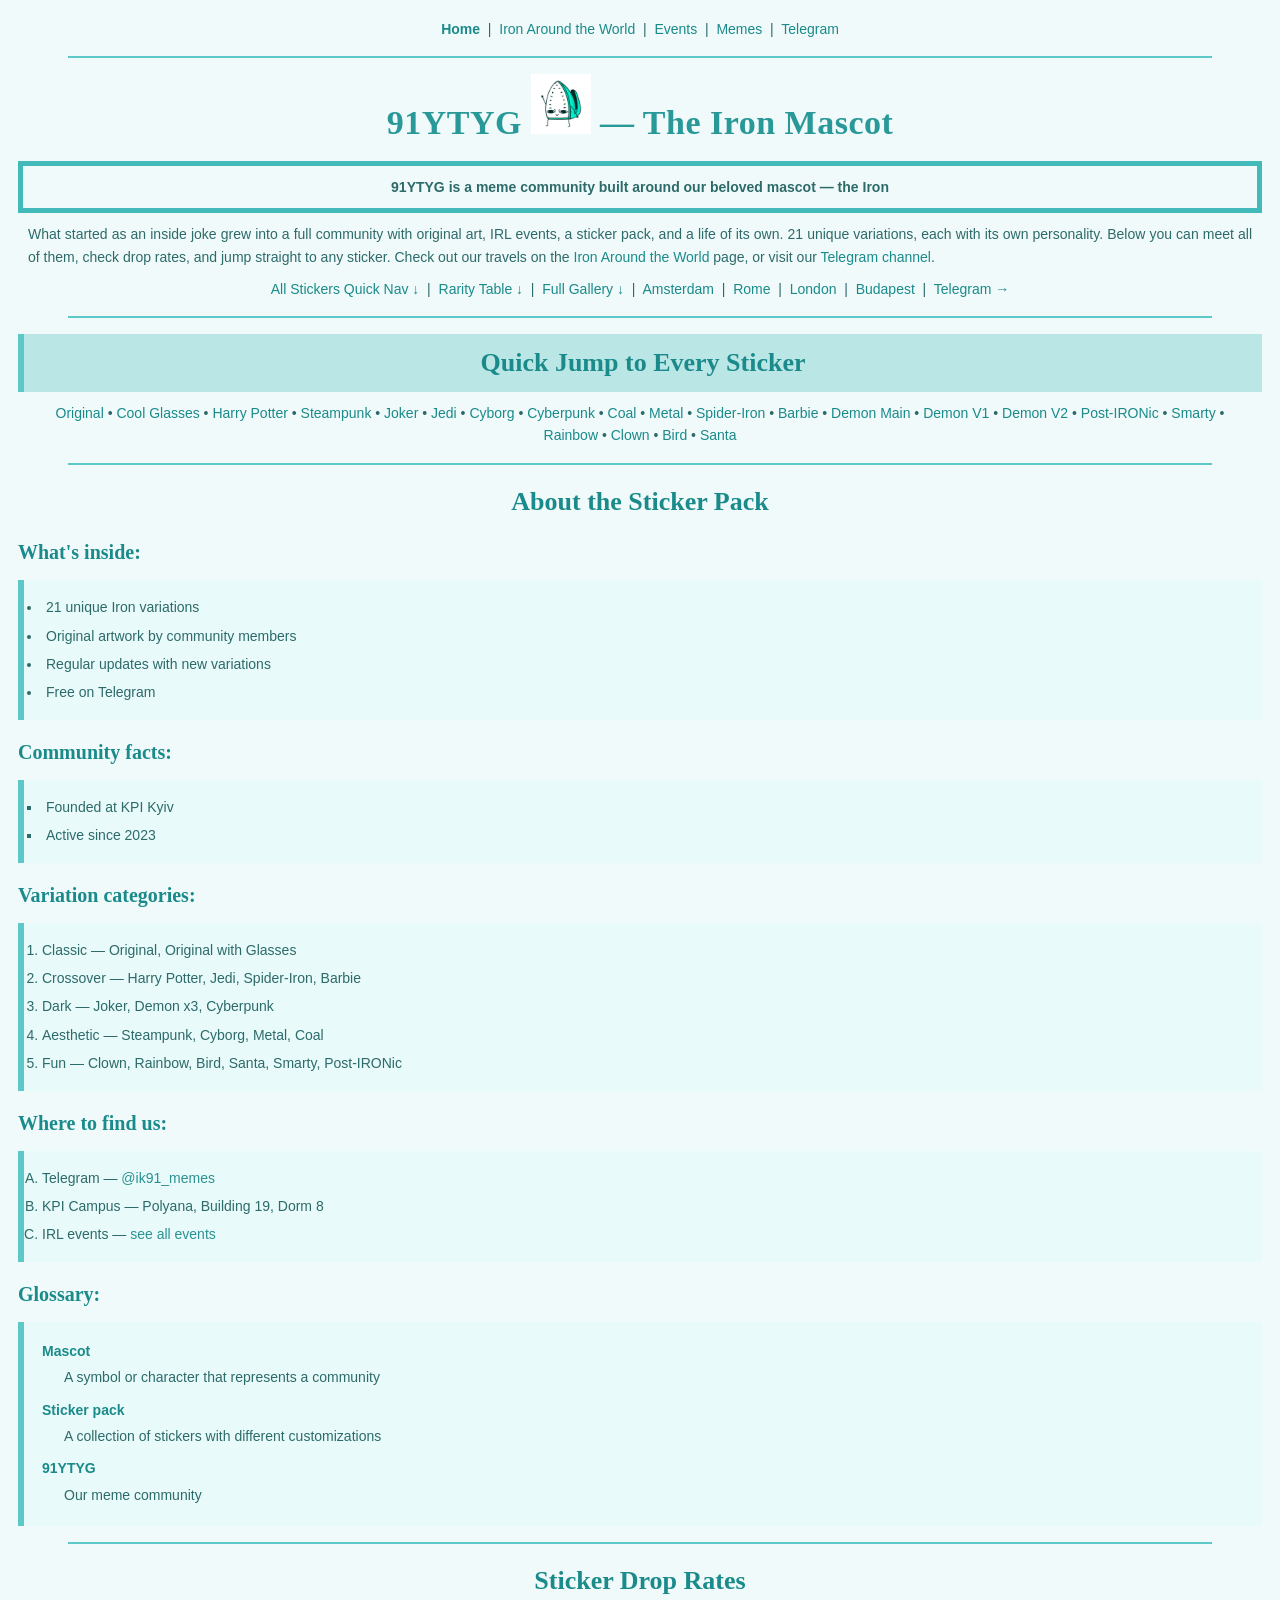
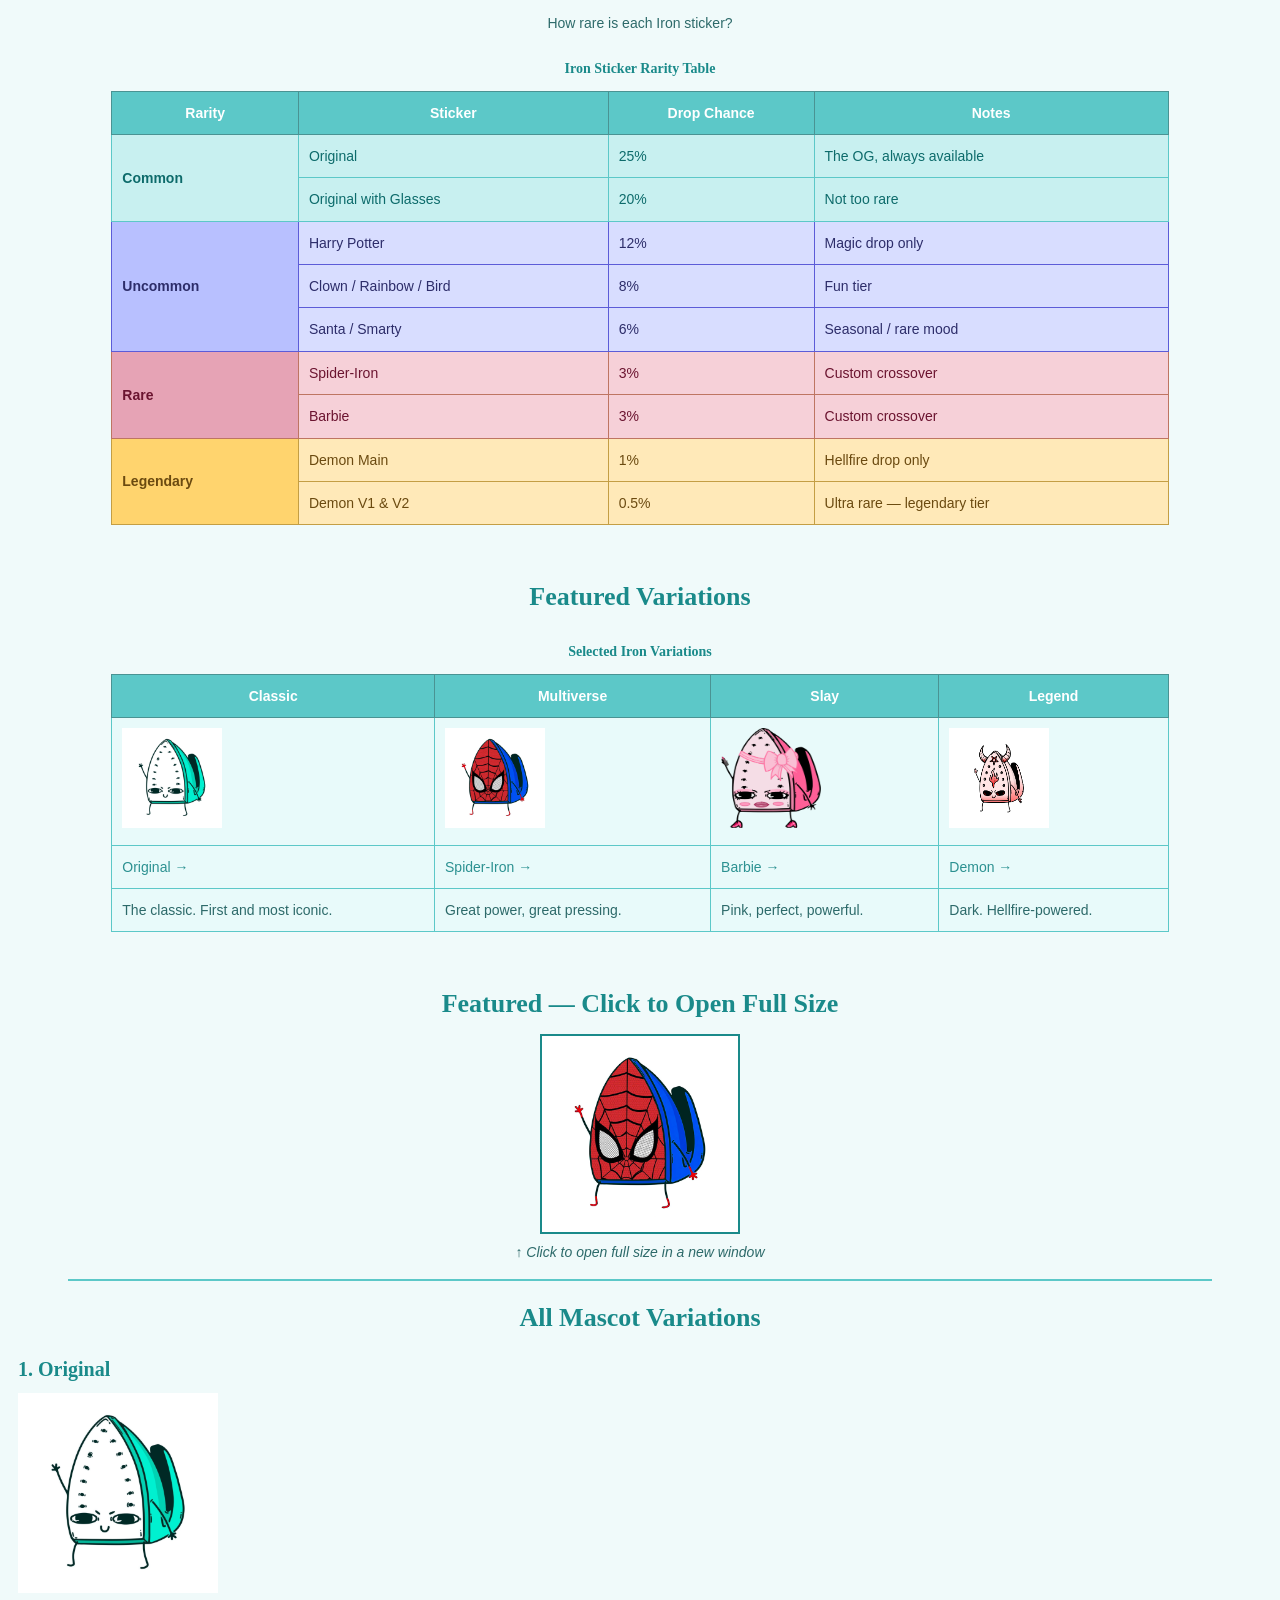
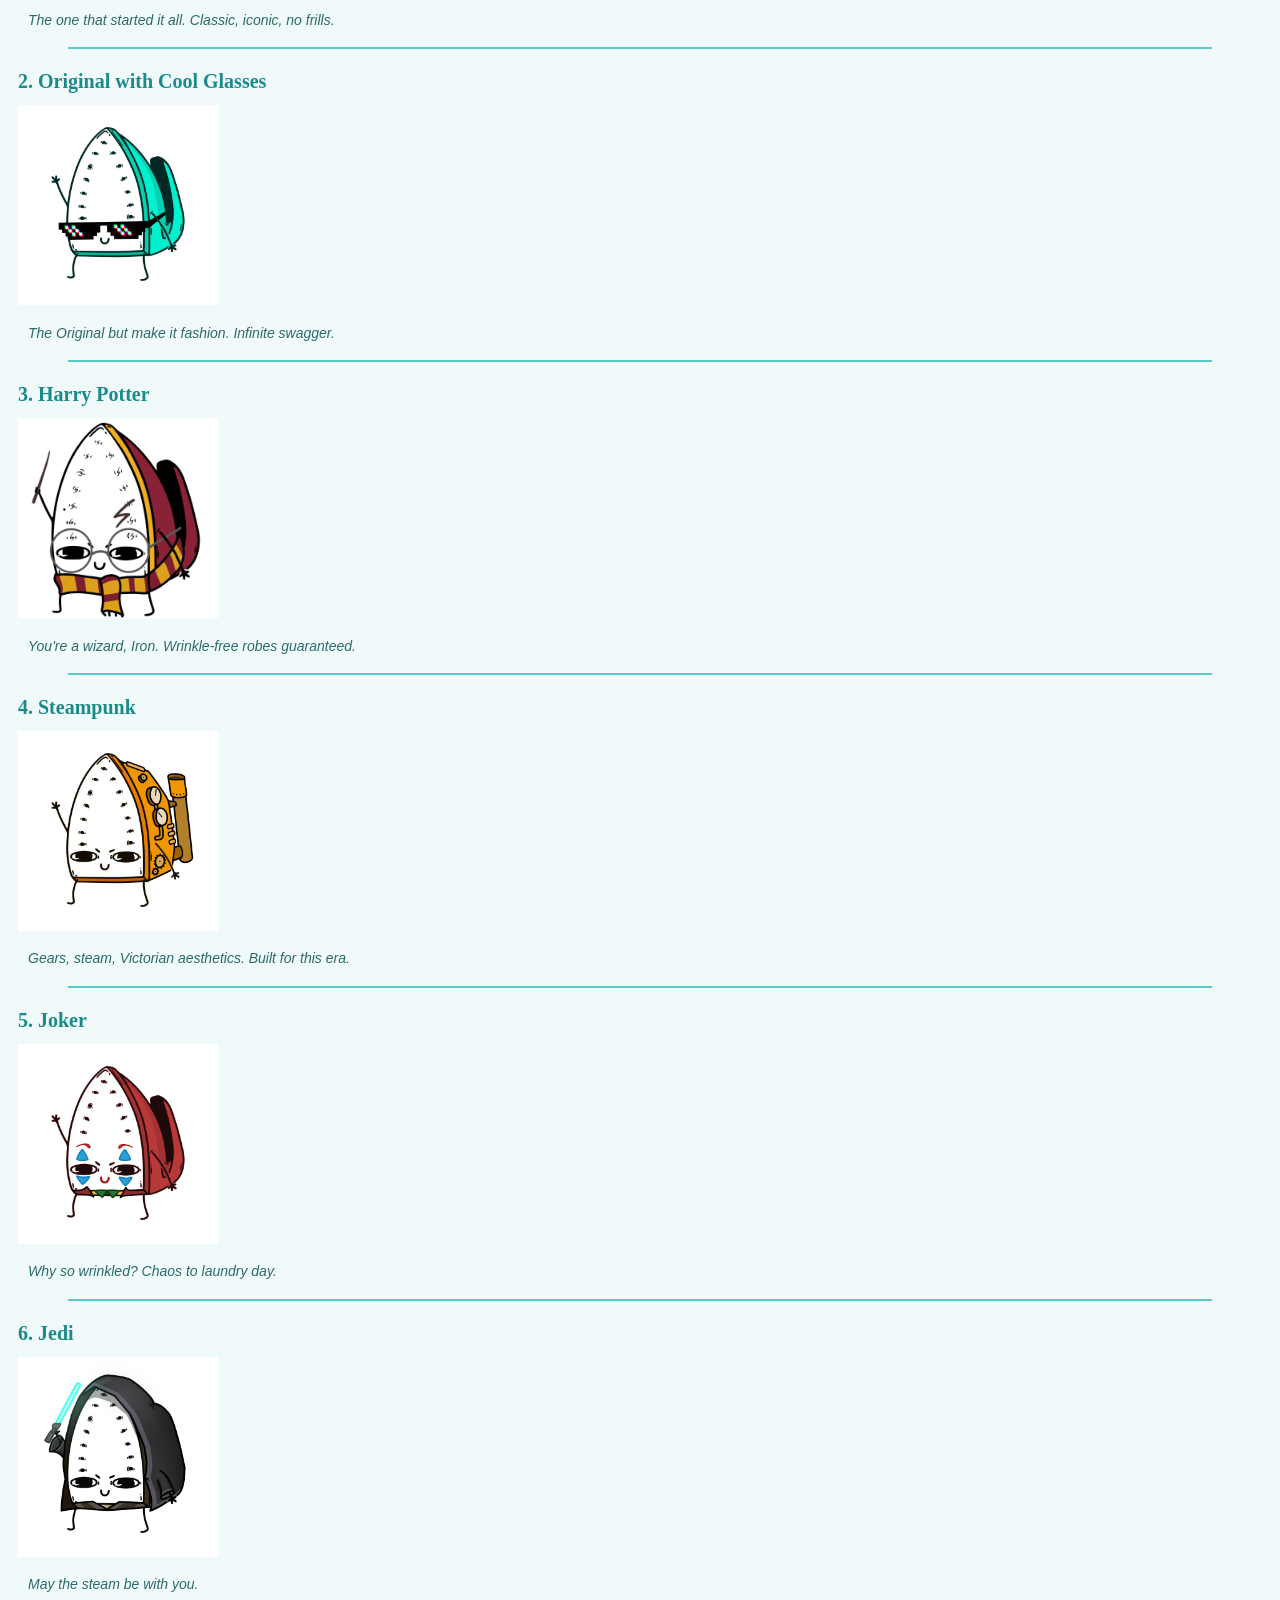
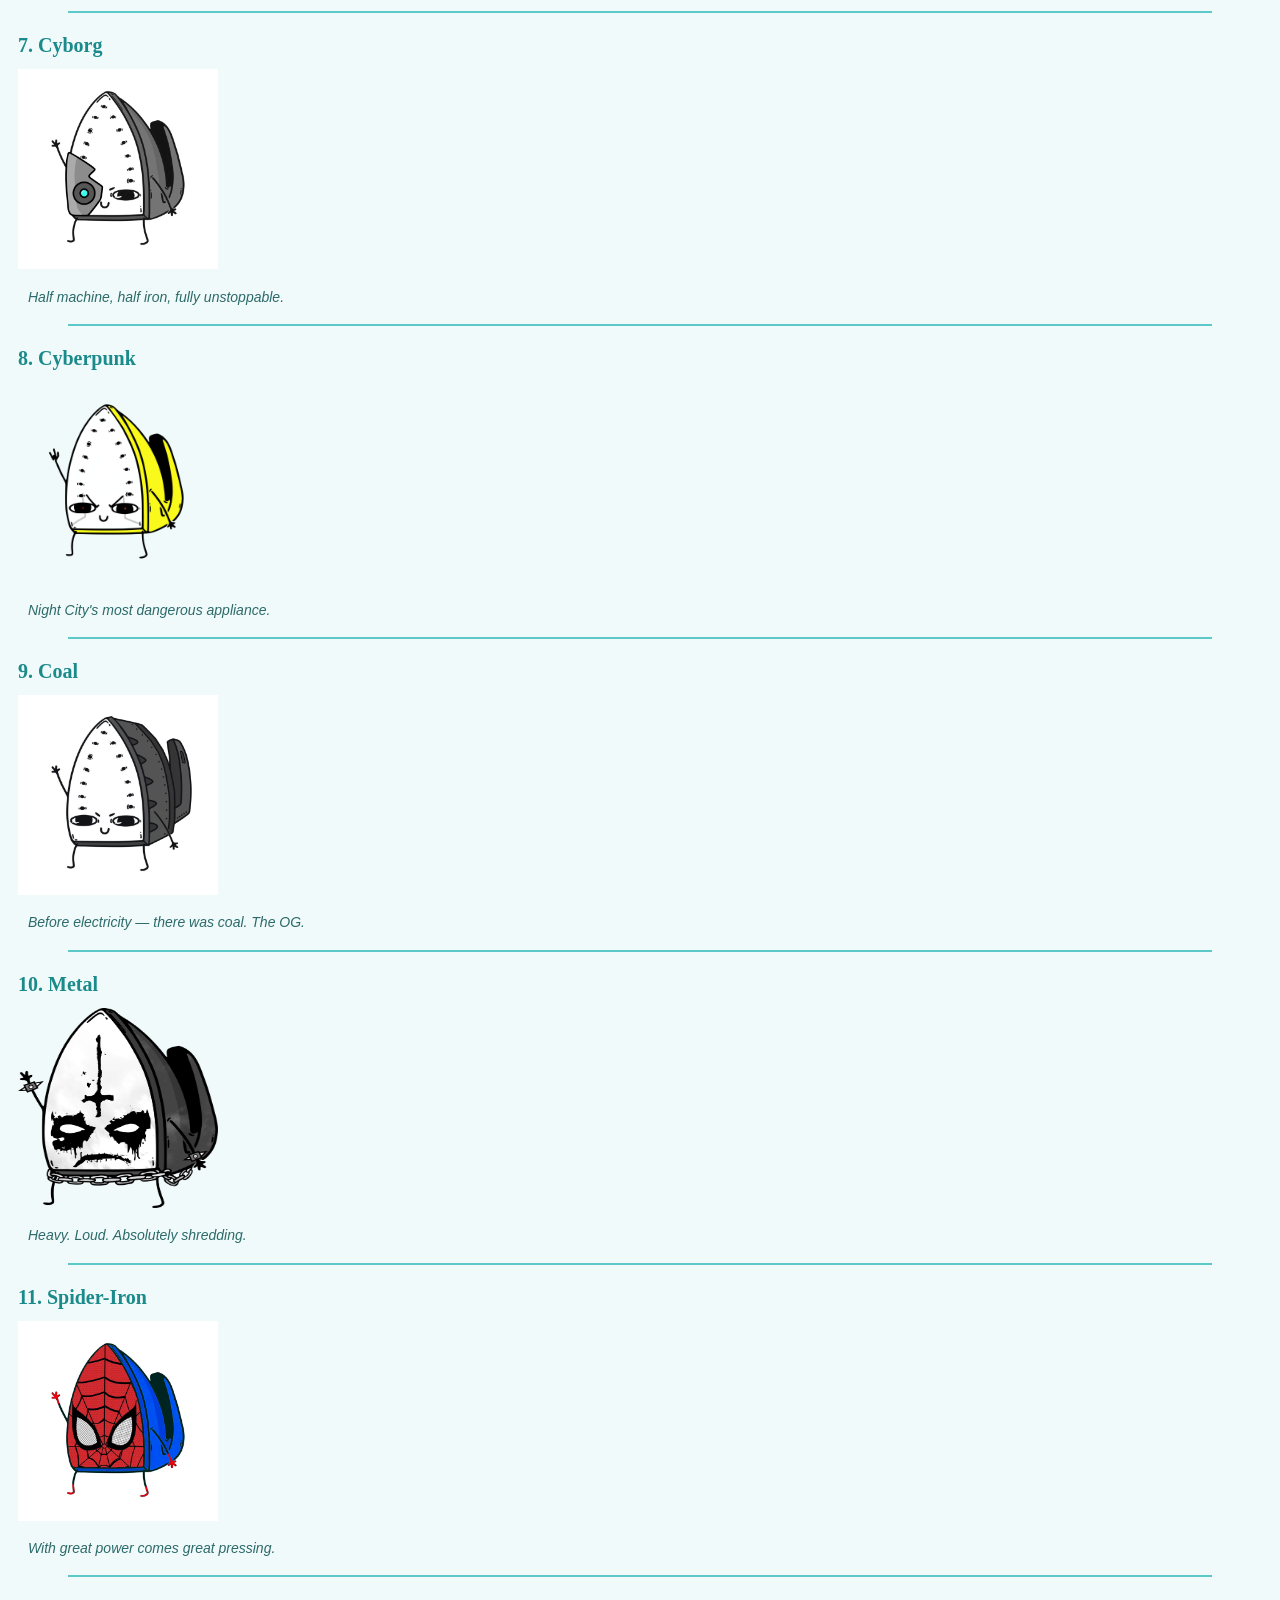
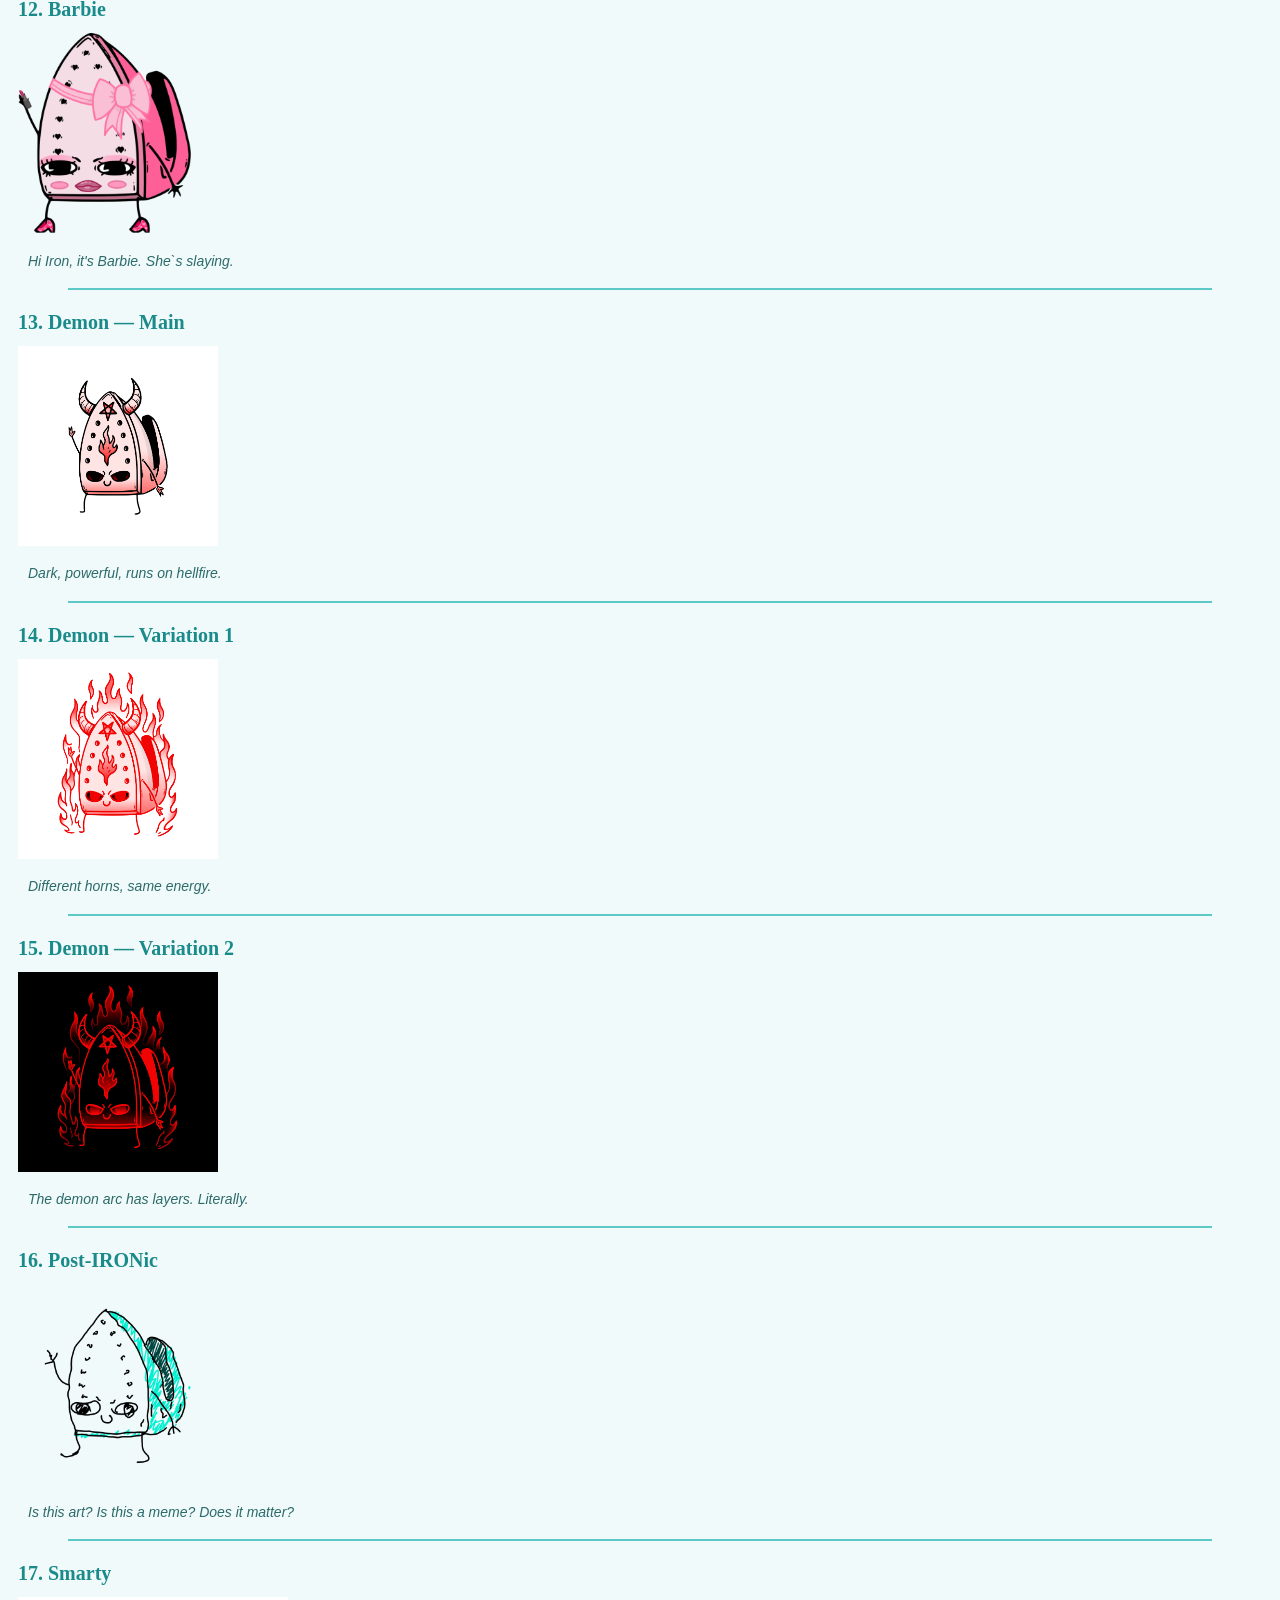
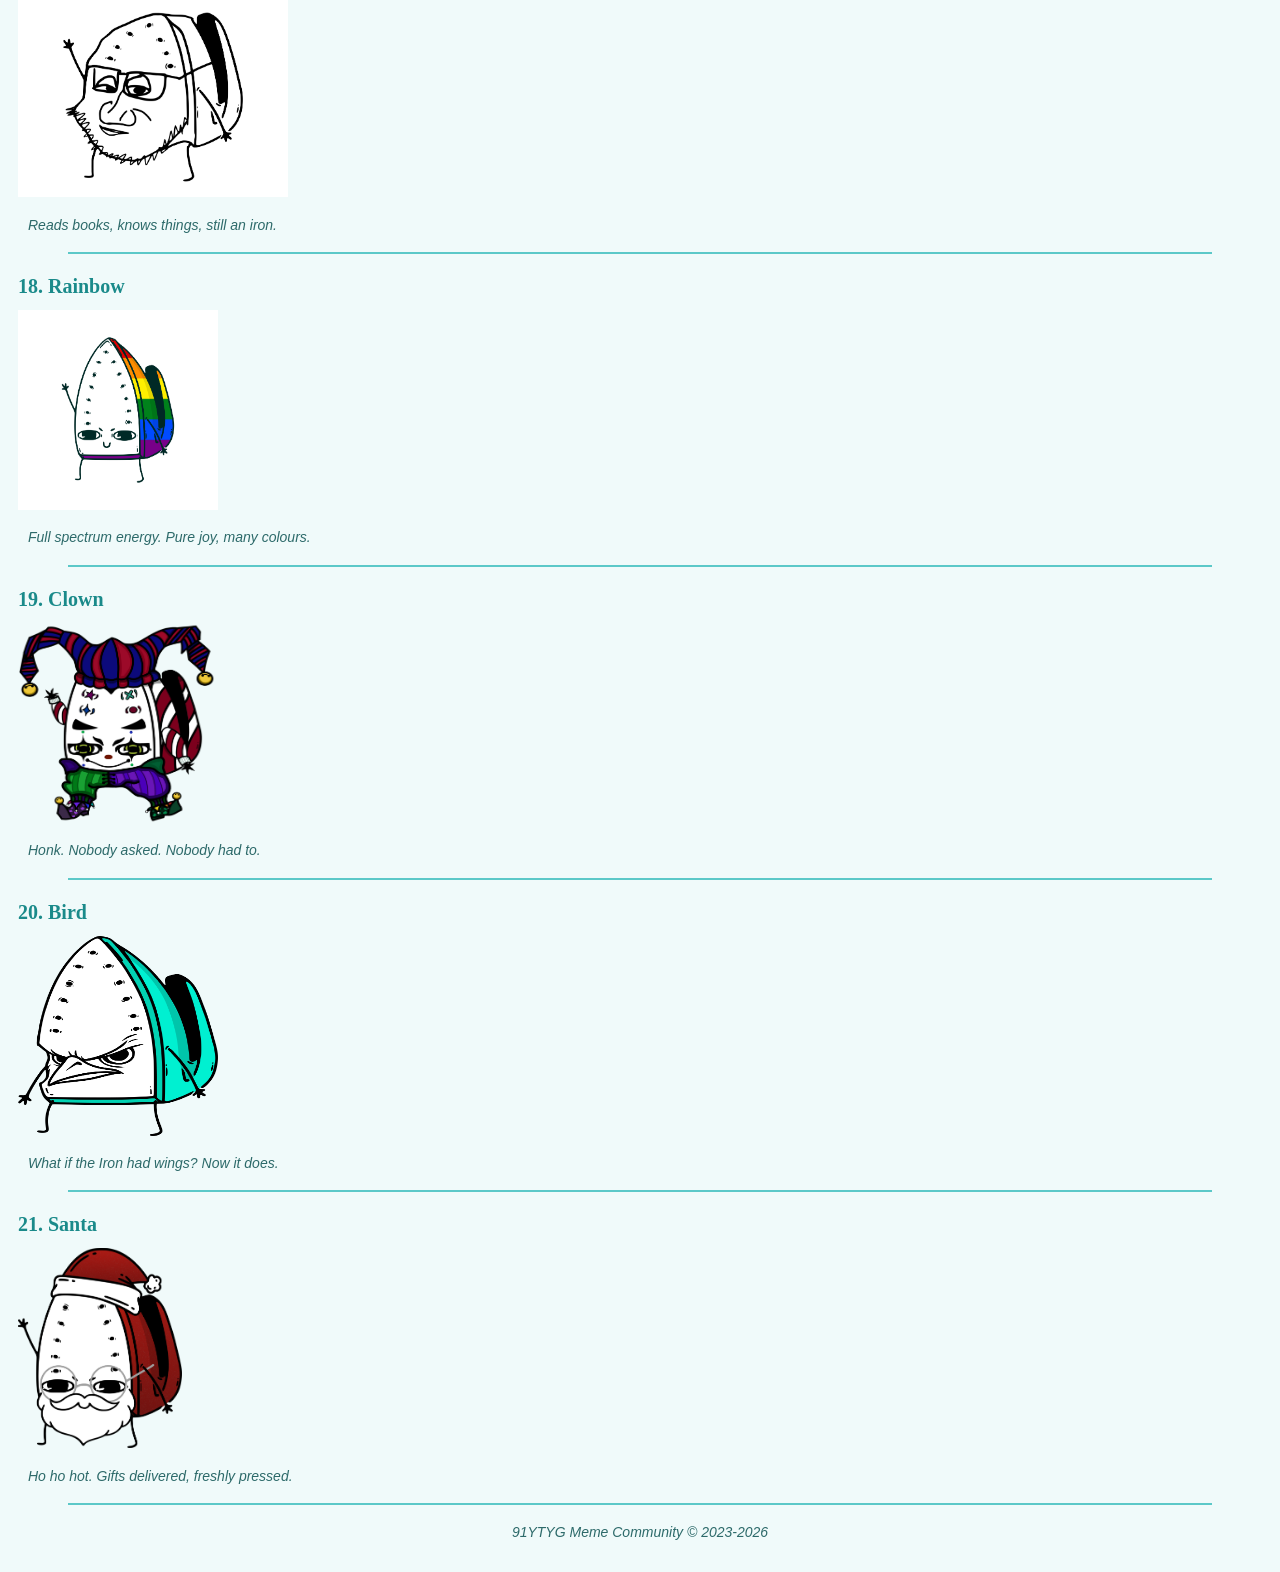
==== commit f8a26ce2: "add lab 4: CONTEXTUAL selectors,CHILD selectors,ADJACENT selectors" ====
--- a/index.html
+++ b/index.html
@@ -7,22 +7,22 @@
     <meta name="keywords" content="91YTYG, iron, mascot, stickers, meme, art, variations">
     <link rel="stylesheet" type="text/css" href="style.css">
     <style>
-        /* index.html page-only override (lab requirement) */
-        a { color: #2d6a6a; }
+        a { color: #2c9191; }
     </style>
+
+  
     <title>91YTYG — Our Mascot</title>
 </head>
 
-<!-- bgcolor = фон, link = колір посилань, vlink = відвідані, alink = при натисканні -->
 <body>
 
-<p align="center">
+<nav align="center">
         <a href="index.html"><b>Home</b></a> &nbsp;|&nbsp;
         <a href="travels.html">Iron Around the World</a> &nbsp;|&nbsp;
         <a href="events.html">Events</a> &nbsp;|&nbsp;
         <a href="memes.html">Memes</a> &nbsp;|&nbsp;
         <a href="https://t.me/ik91_memes" target="_blank">Telegram</a>
-</p>
+</nav>
 
 <hr>
 
@@ -30,9 +30,9 @@
     91YTYG <img src="mascots/1_orignial.png" alt="Original Iron mascot" width="60" height="60"> &mdash; The Iron Mascot
 </h1>
 
-<p align="center" style="border: 2px solid #5cc8c8; padding: 10px 14px;">
+<p align="center" style="border: 5px solid #43baba; padding: 10px 14px;">
     <b>91YTYG is a meme community built around our beloved mascot &mdash;
-    the Iron</b> (&#1059;&#1090;&#1102;&#1075;).
+    the Iron</b> 
 </p>
 
 <p align="justify">
@@ -59,7 +59,7 @@
 <hr>
 
 <!-- швидка навігація по стікерах — посилання на якір тієї ж сторінки -->
-<h2 id="sticker-links" class="highlight" align="center">Quick Jump to Every Sticker</h2>
+<h2 class="highlight" align="center">Quick Jump to Every Sticker</h2>
 <p align="center">
         <a href="#original">Original</a> &bull;
         <a href="#cool">Cool Glasses</a> &bull;
@@ -87,7 +87,7 @@
 <hr>
 
 <!-- ul disc -->
-<h2 align="center">About the Sticker Pack</h2>
+<h2  align="center">About the Sticker Pack</h2>
 
 <h3>What&apos;s inside:</h3>
 <ul type="disc">
@@ -150,18 +150,18 @@
         <th>Notes</th>
     </tr>
     <tr class="rarity-common">
-        <td rowspan="2" align="center" valign="middle"><b>Common</b></td>
+        <td style="background-color: #a8e0e0"rowspan="2" align="center" valign="middle"><b>Common</b></td>
         <td>Original</td>
         <td align="center">25%</td>
         <td>The OG, always available</td>
     </tr>
     <tr class="rarity-common">
         <td>Original with Glasses</td>
-        <td align="center">20%</td>
+        <td style = "background-color: #b8c0ff;"align="center">20%</td>
         <td>Not too rare</td>
     </tr>
     <tr class="rarity-uncommon">
-        <td rowspan="3" align="center" valign="middle"><b>Uncommon</b></td>
+        <td style="background-color: #b8c0ff" rowspan="3" align="center" valign="middle"><b>Uncommon</b></td>
         <td>Harry Potter</td>
         <td align="center">12%</td>
         <td>Magic drop only</td>
@@ -177,7 +177,7 @@
         <td>Seasonal / rare mood</td>
     </tr>
     <tr class="rarity-rare">
-        <td rowspan="2" align="center" valign="middle"><b>Rare</b></td>
+        <td style="background-color:#e6a3b5" rowspan="2" align="center" valign="middle"><b>Rare</b></td>
         <td>Spider-Iron</td>
         <td align="center">3%</td>
         <td>Custom crossover</td>
@@ -188,7 +188,7 @@
         <td>Custom crossover</td>
     </tr>
     <tr class="rarity-legendary">
-        <td rowspan="2" align="center" valign="middle"><b>Legendary</b></td>
+        <td style="background-color:#ffd46e" rowspan="2" align="center" valign="middle"><b>Legendary</b></td>
         <td>Demon Main</td>
         <td align="center">1%</td>
         <td>Hellfire drop only</td>
@@ -215,8 +215,6 @@
     <tr align="center">
         <td>
             <img src="mascots/1_orignial.png" alt="Original" width="100" height="100">
-            <br>100px = half size
-        </td>
         <td><img src="mascots/11_spider.png" alt="Spider" width="100" height="100"></td>
         <td><img src="mascots/12_barbie.png" alt="Barbie" width="100" height="100"></td>
         <td><img src="mascots/13_demon_main.png" alt="Demon" width="100" height="100"></td>
--- a/style.css
+++ b/style.css
@@ -5,7 +5,7 @@
 }
 
 body {
-  background-color: #f0fafa;
+  background-color: #f0fafa !important;
   font-family: "Trebuchet MS", Arial, sans-serif;
   font-size: 14px;
   line-height: 1.6;
@@ -44,15 +44,15 @@
 }
 
 a:hover {
-  color: #ff7eb3;
+  color: #64b9ae;
 }
 
 a:visited {
-  color: #6b4fbb;
+  color: #4fbba0;
 }
 
 .highlight {
-  background-color: rgba(92, 200, 200, 0.28) !important;
+  background-color: rgba(49, 176, 176, 0.28) !important;
   border-left: 6px solid #5cc8c8;
   padding: 8px 12px;
 }
@@ -77,7 +77,7 @@
   margin: 12px 0 16px;
   padding: 10px 18px;
   background: #e8fafa;
-  border: 1px solid #b8e8e8;
+  border: 0px solid #b8e8e8;
   border-left: 6px solid #5cc8c8;
 }
 
@@ -113,7 +113,7 @@
 
 th,
 td {
-  border: 1px solid #5cc8c8;
+  border: 1px solid #4a9393;
   padding: 10px;
   text-align: left;
 }
@@ -124,28 +124,66 @@
   text-align: center;
 }
 
-/* Rarity table colors – only rarity column (first cell) */
-.rarity-common td:first-child {
-  background-color: #a8e0e0;
+.rarity-common td {
+  background-color: #c8f0f0 !important;   
   color: #0d6b6b;
-  font-weight: 700;
 }
 
-.rarity-uncommon td:first-child {
-  background-color: #b8c0ff;
+.rarity-uncommon td {
+  background-color: #d8ddff;  
   color: #2d2d6a;
-  font-weight: 700;
+  border:1px solid #5c5cd8;
 }
 
-.rarity-rare td:first-child {
-  background-color: #e6a3b5;
+.rarity-rare td {
+  background-color: #f6d0d8;  
   color: #6b1430;
-  font-weight: 700;
+  border:1px solid #be7562;
 }
 
-.rarity-legendary td:first-child {
-  background-color: #ffd46e;
+.rarity-legendary td {
+  background-color: #ffe9b8;  
   color: #6b4a10;
-  font-weight: 700;
+  border:1px solid #c49e44;
 }
 
+
+nav a,
+p a {
+  color: #1a8a8a;
+}
+
+ul li {
+  color: #2d6a6a;
+}
+
+.highlight p {
+  color: #2d6a6a;
+}
+
+
+body > h1 {
+  color: #299898;
+}
+
+tr > td {
+  border-color: #5cc8c8;
+}
+
+ul > li {
+  padding-left: 4px;
+}
+
+
+h2 + p {
+  color: #2d6a6a;
+}
+
+h3 + p {
+  color: #2d6a6a;
+}
+
+hr + p {
+  color: #2d6a6a;
+}
+
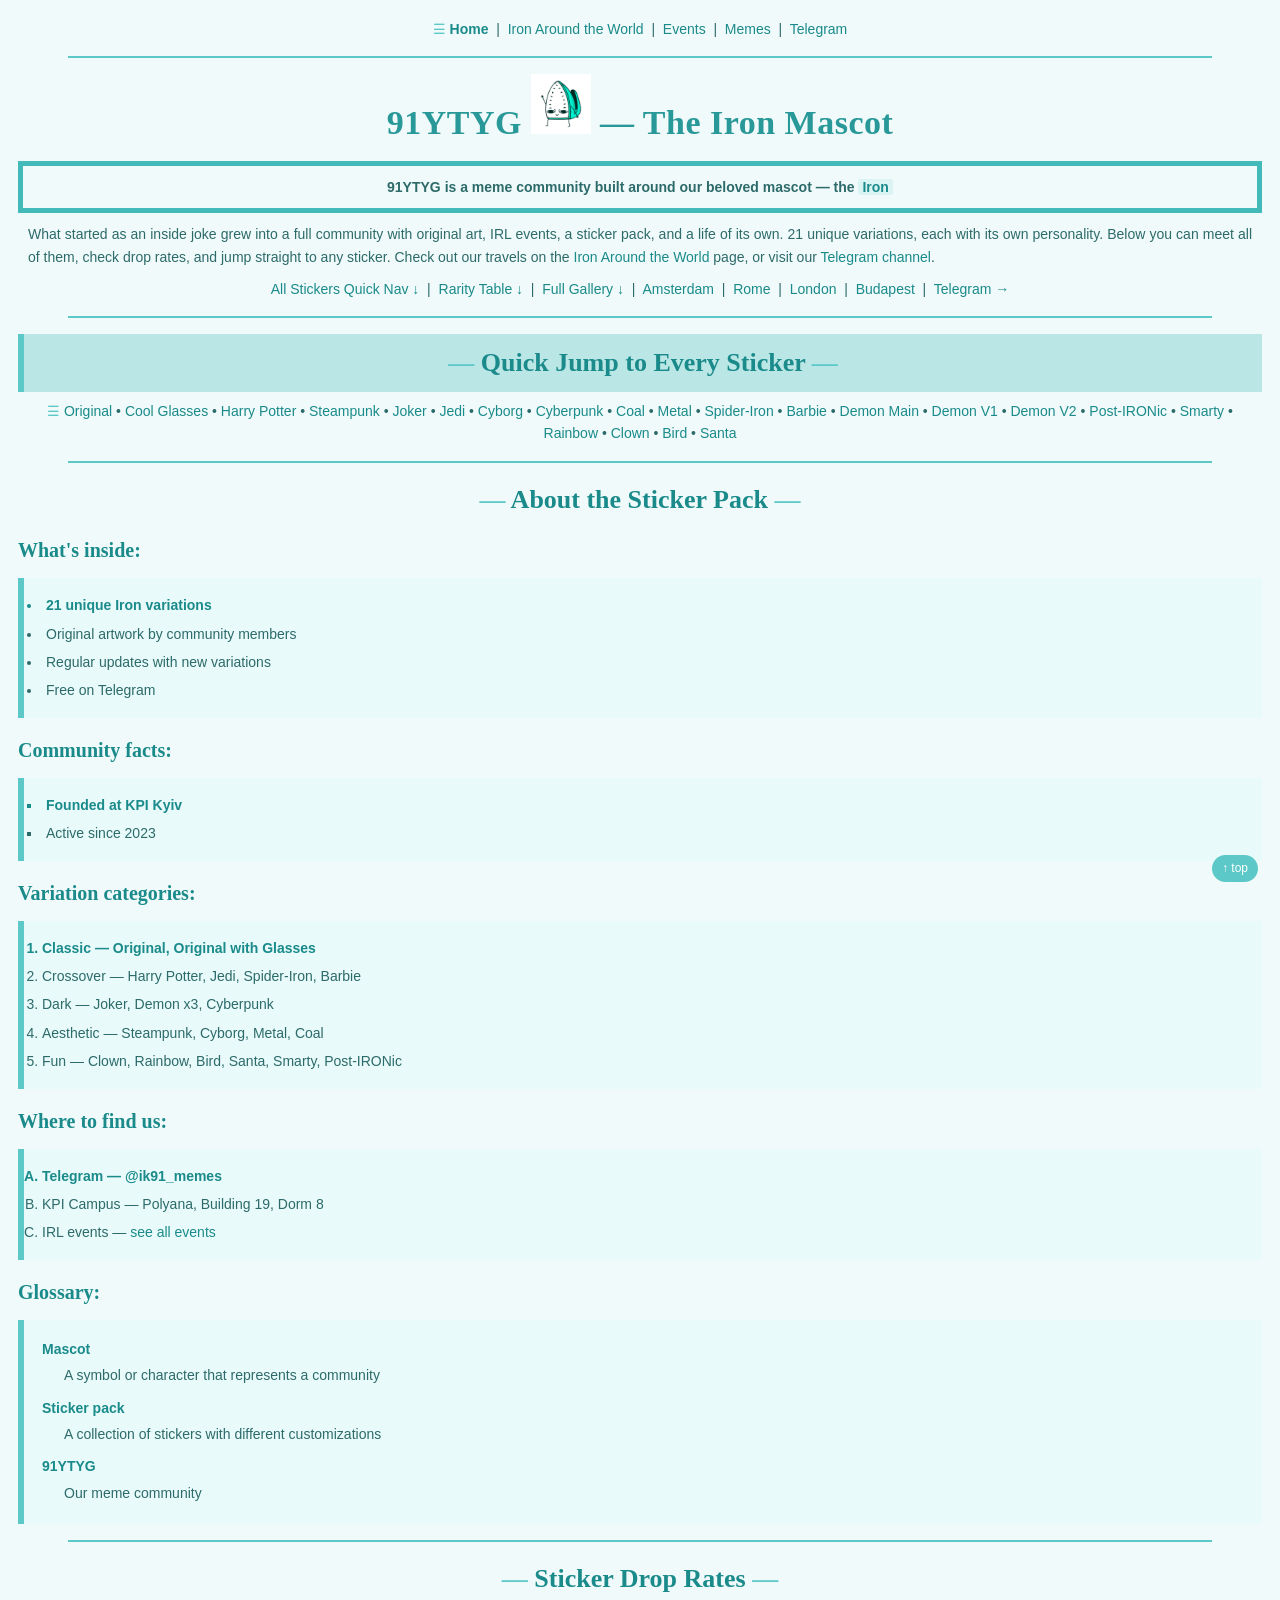
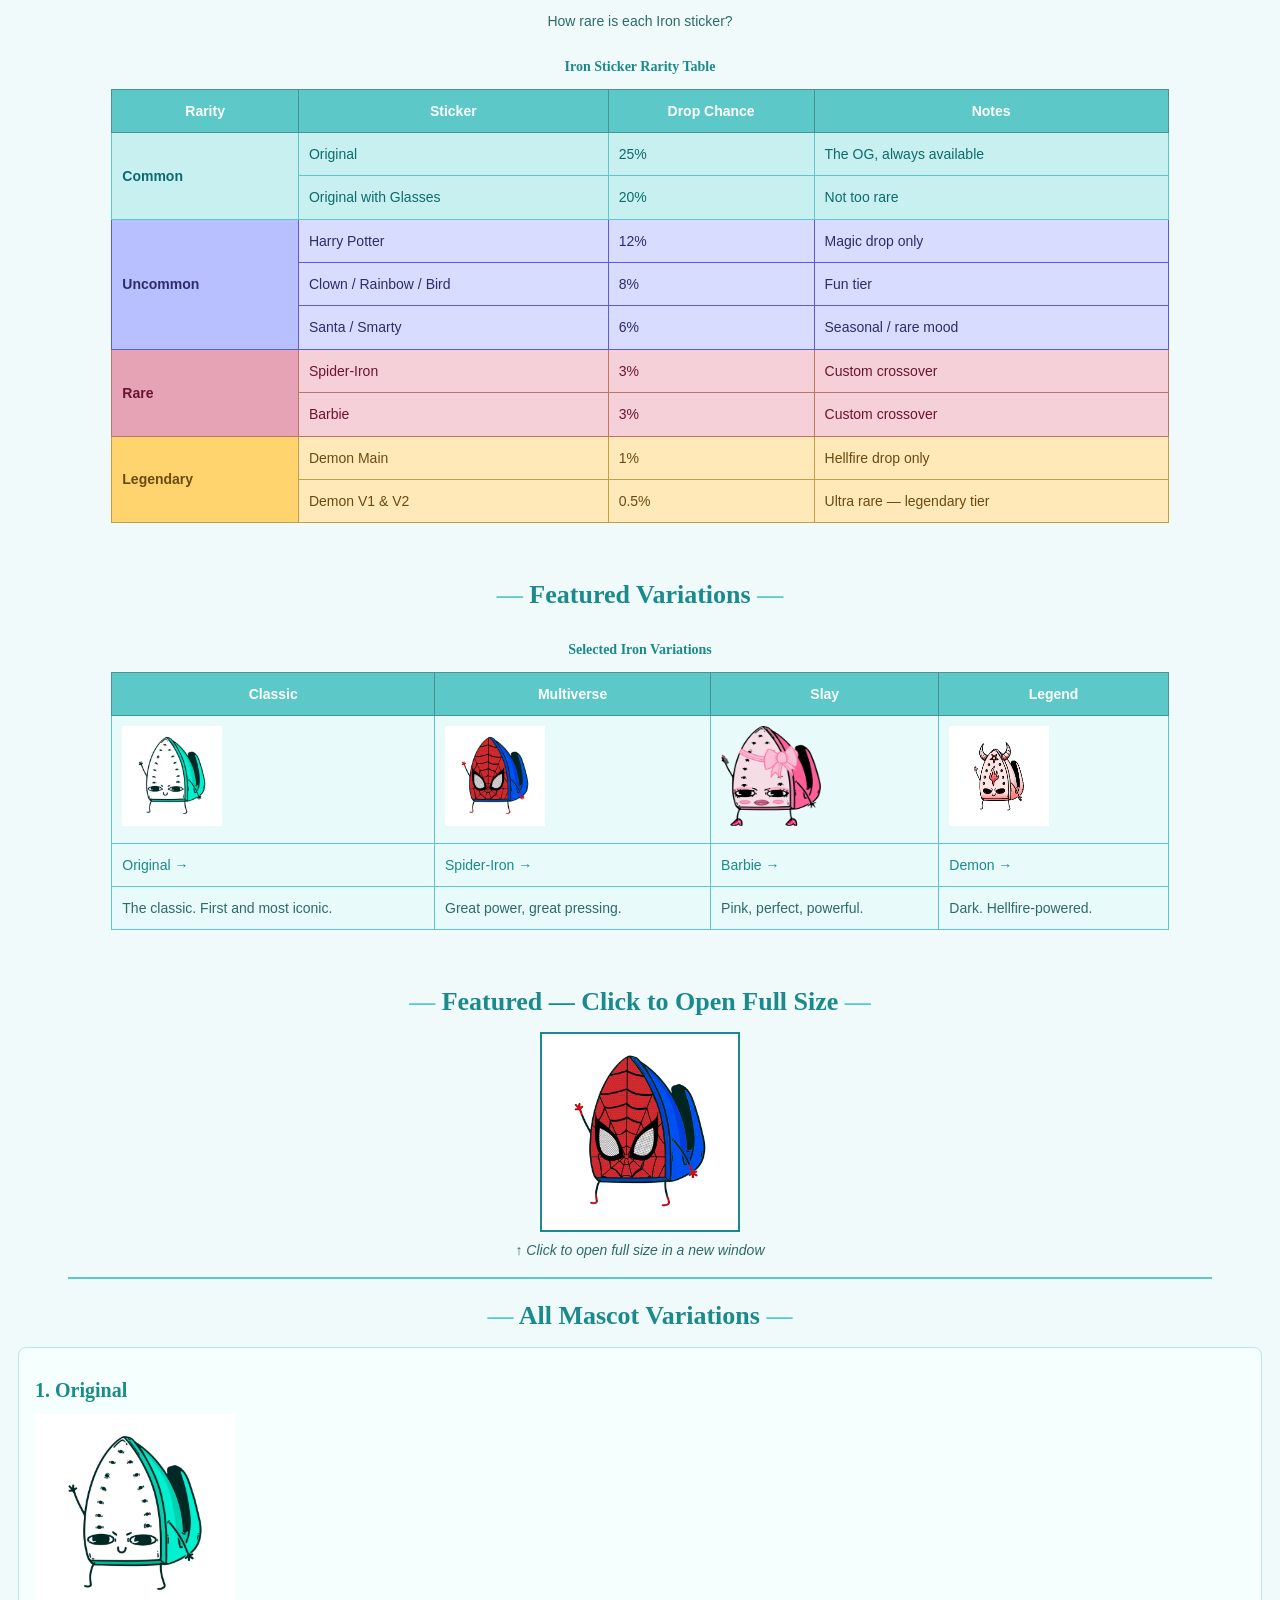
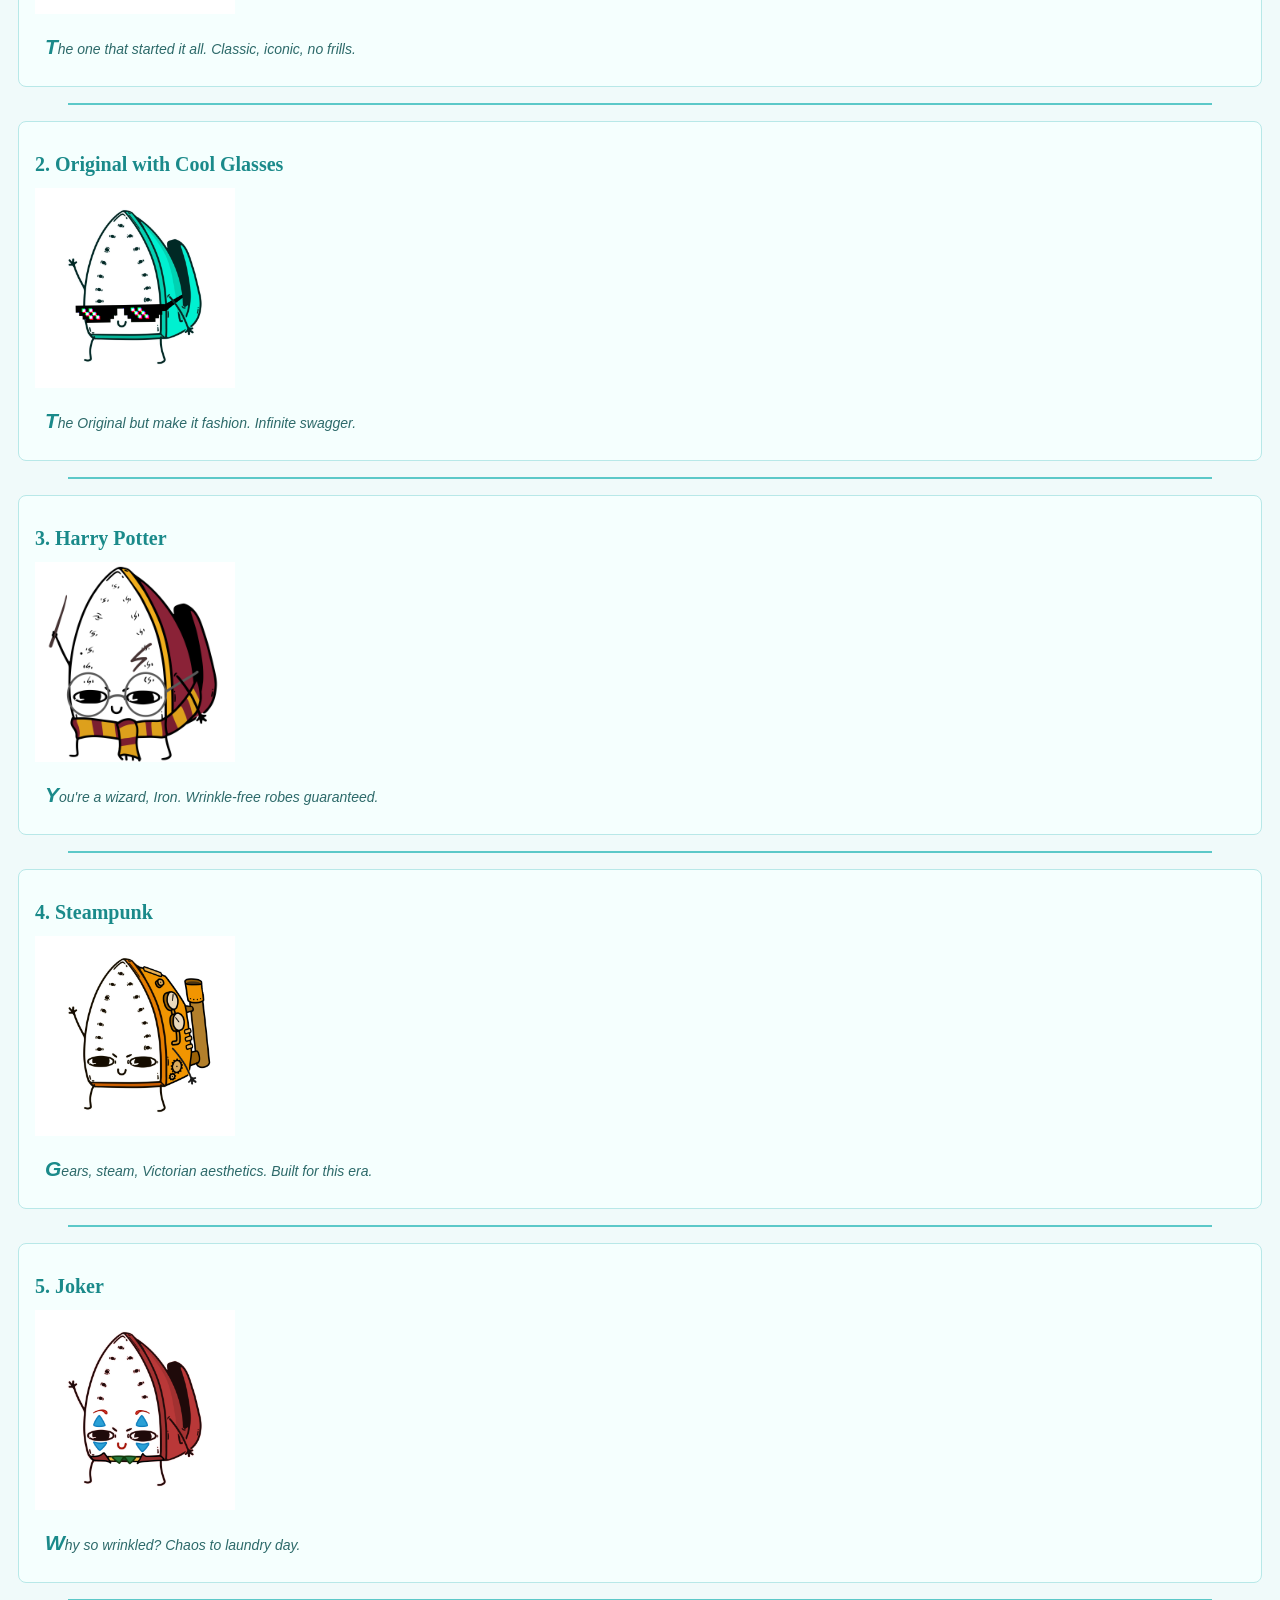
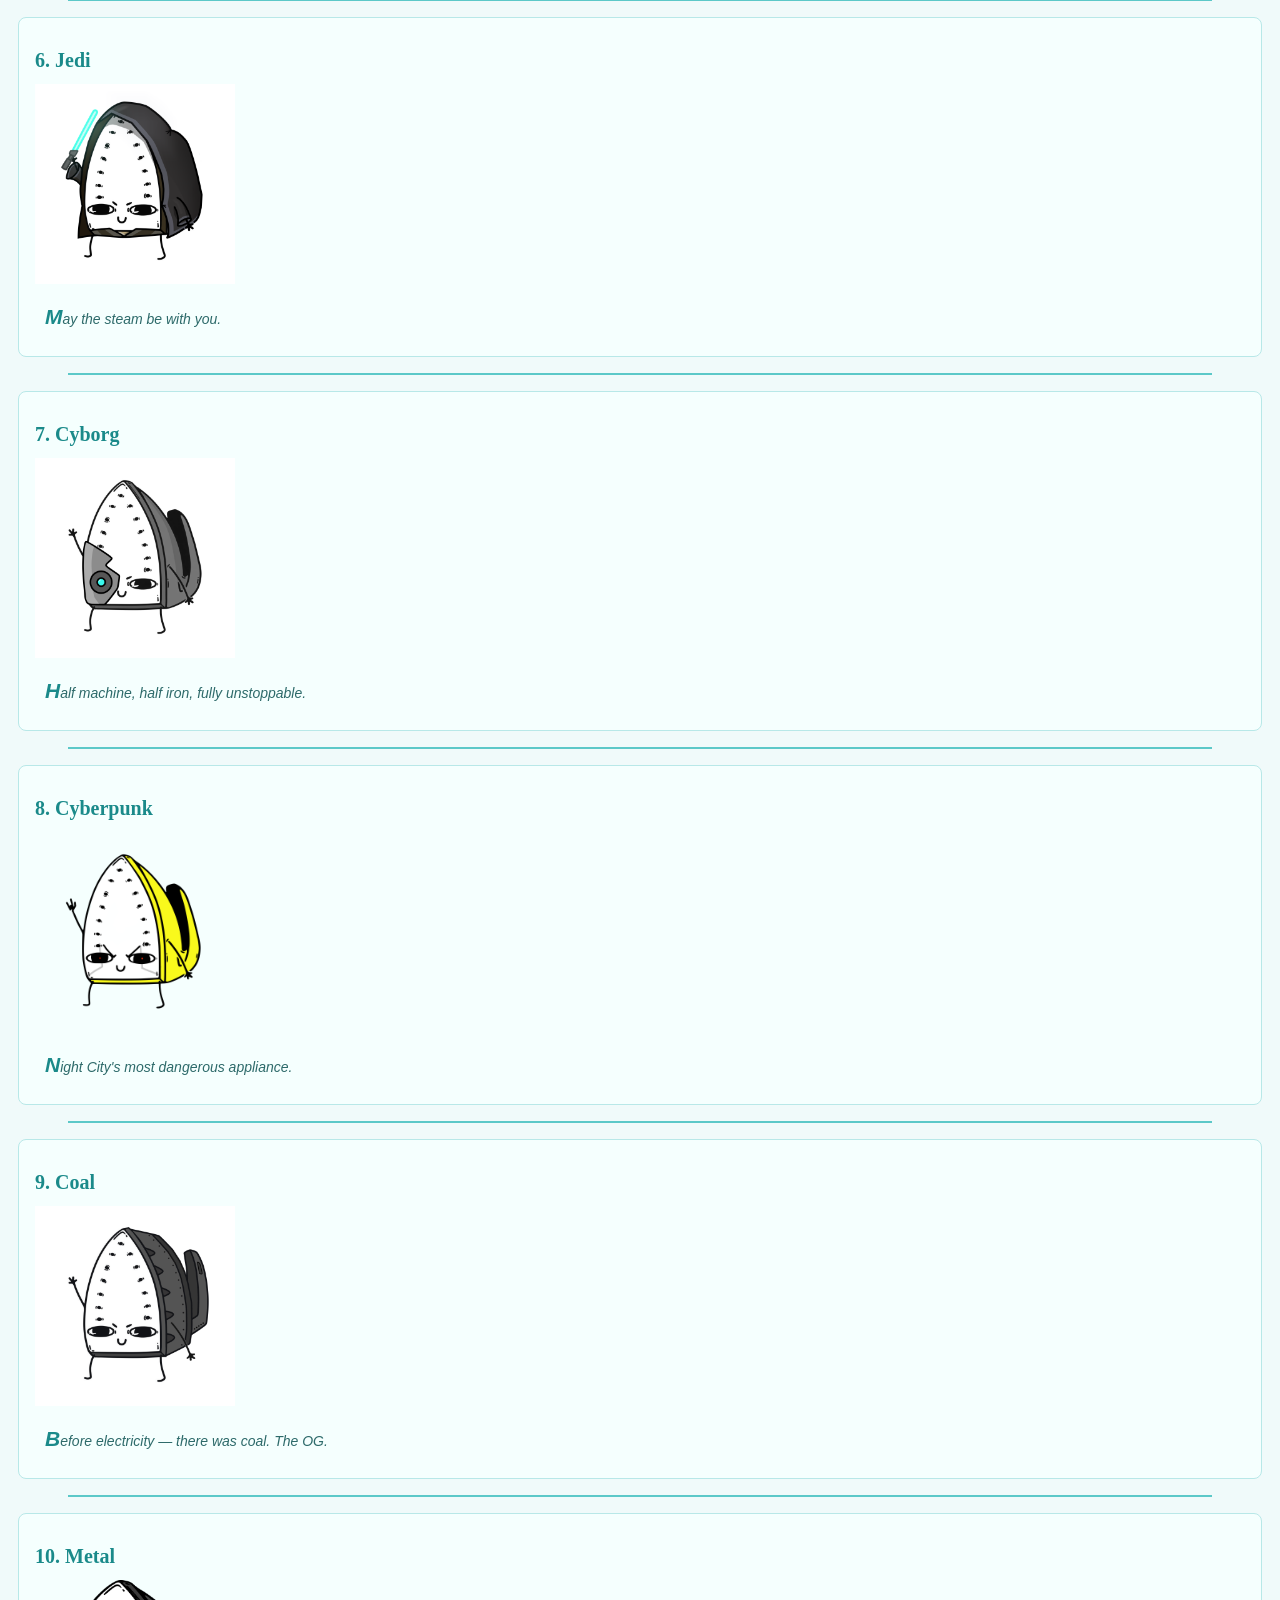
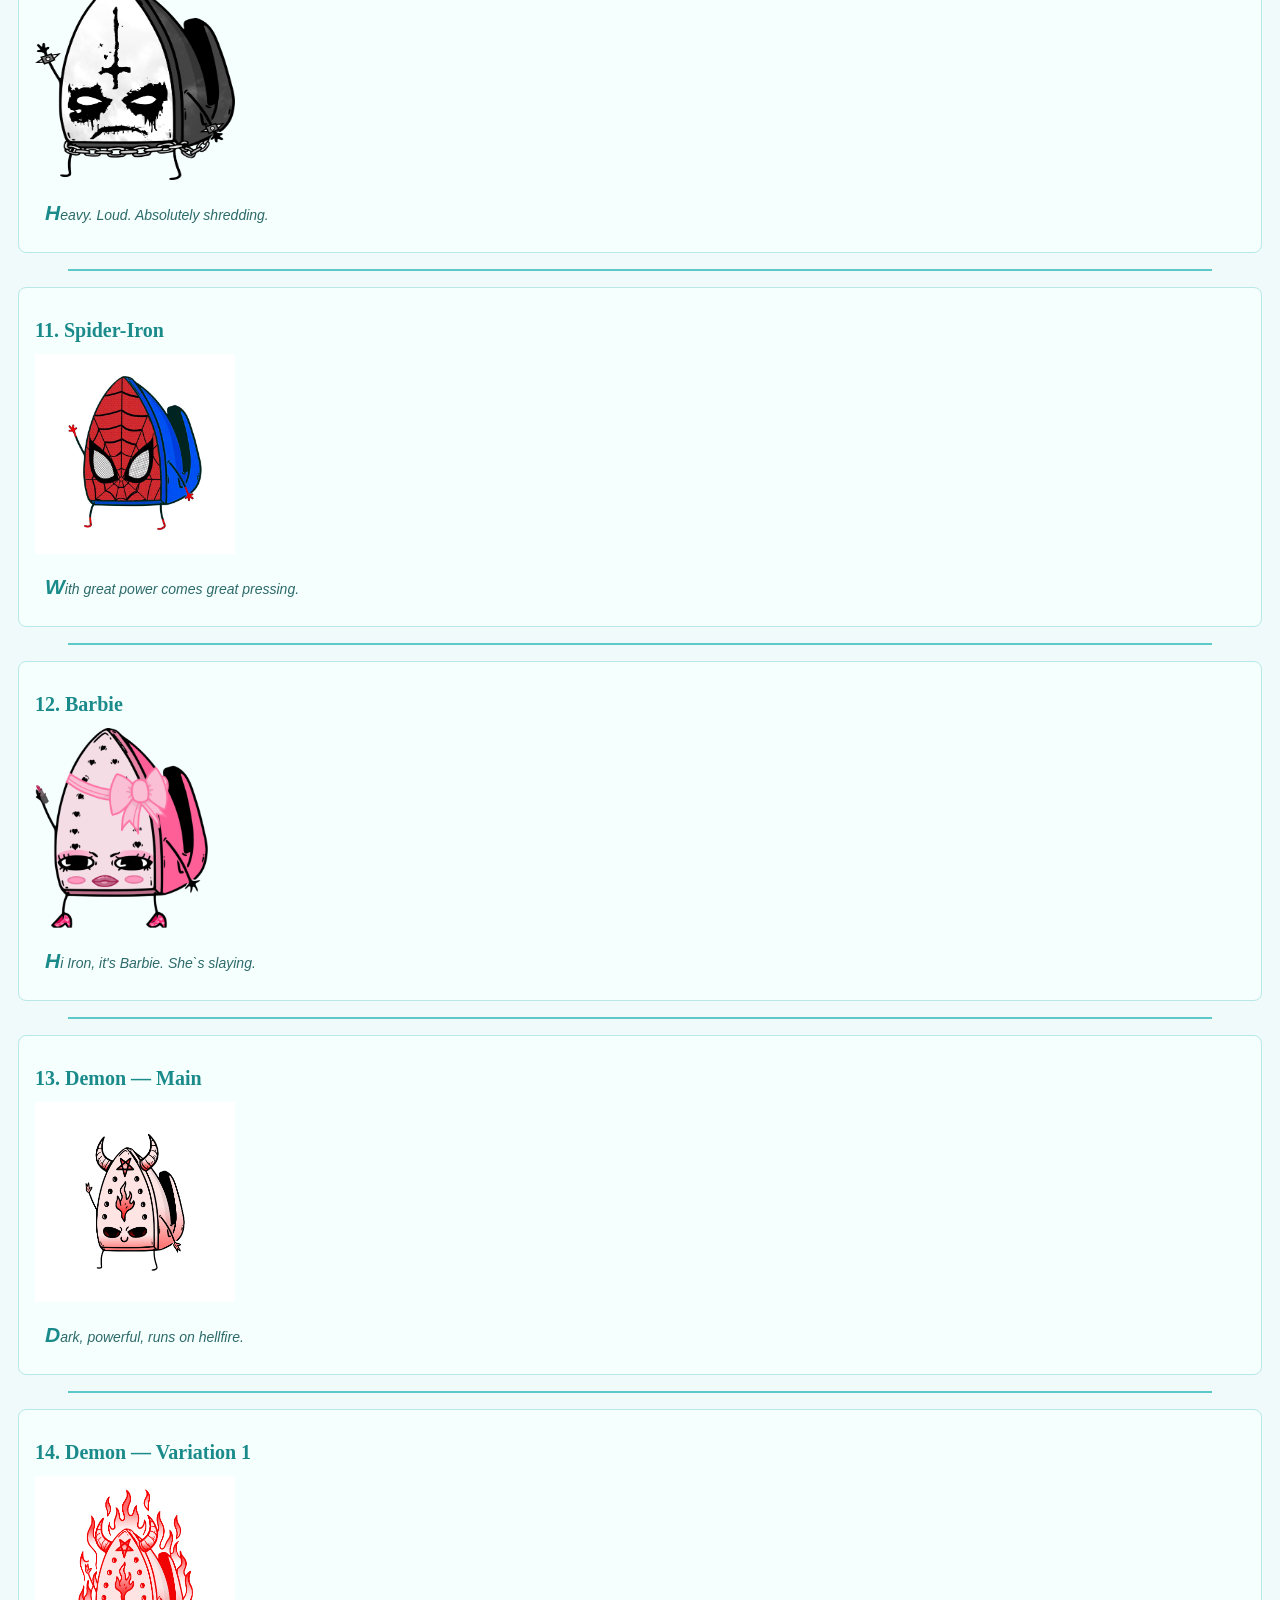
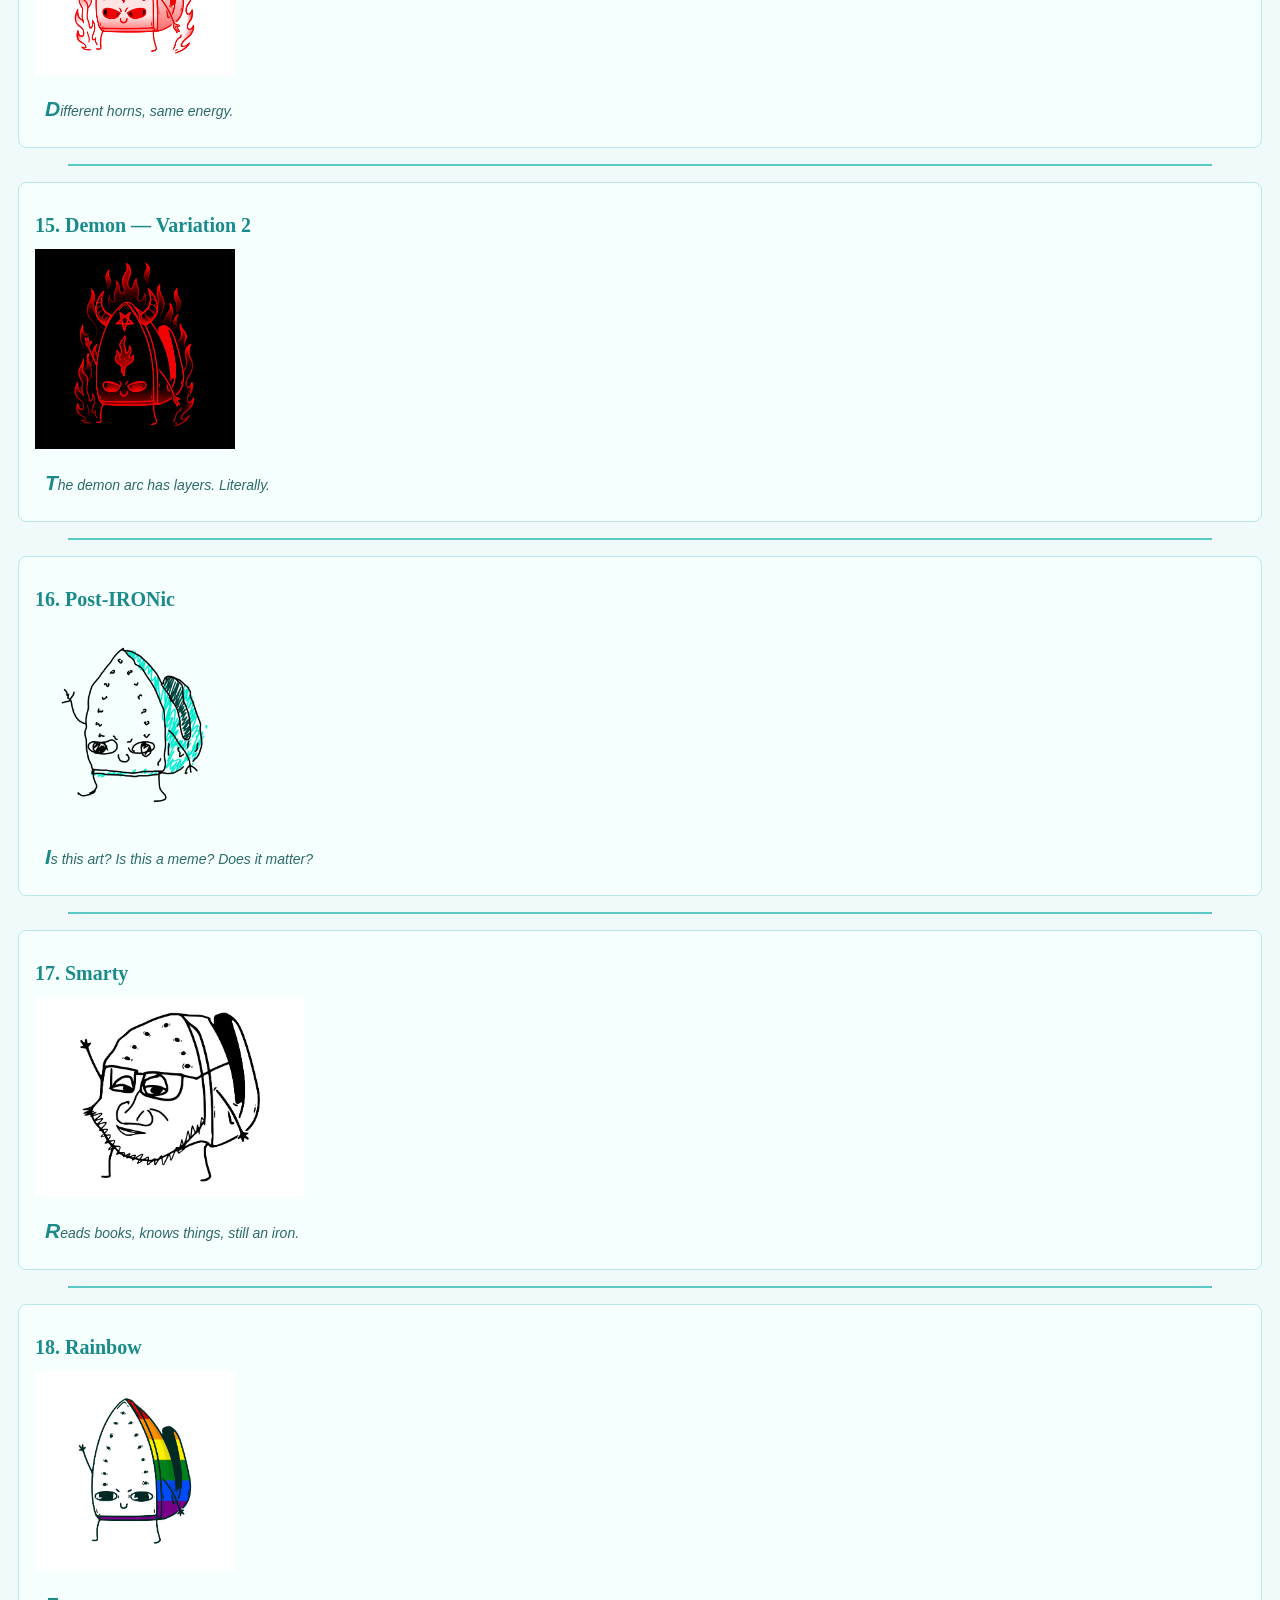
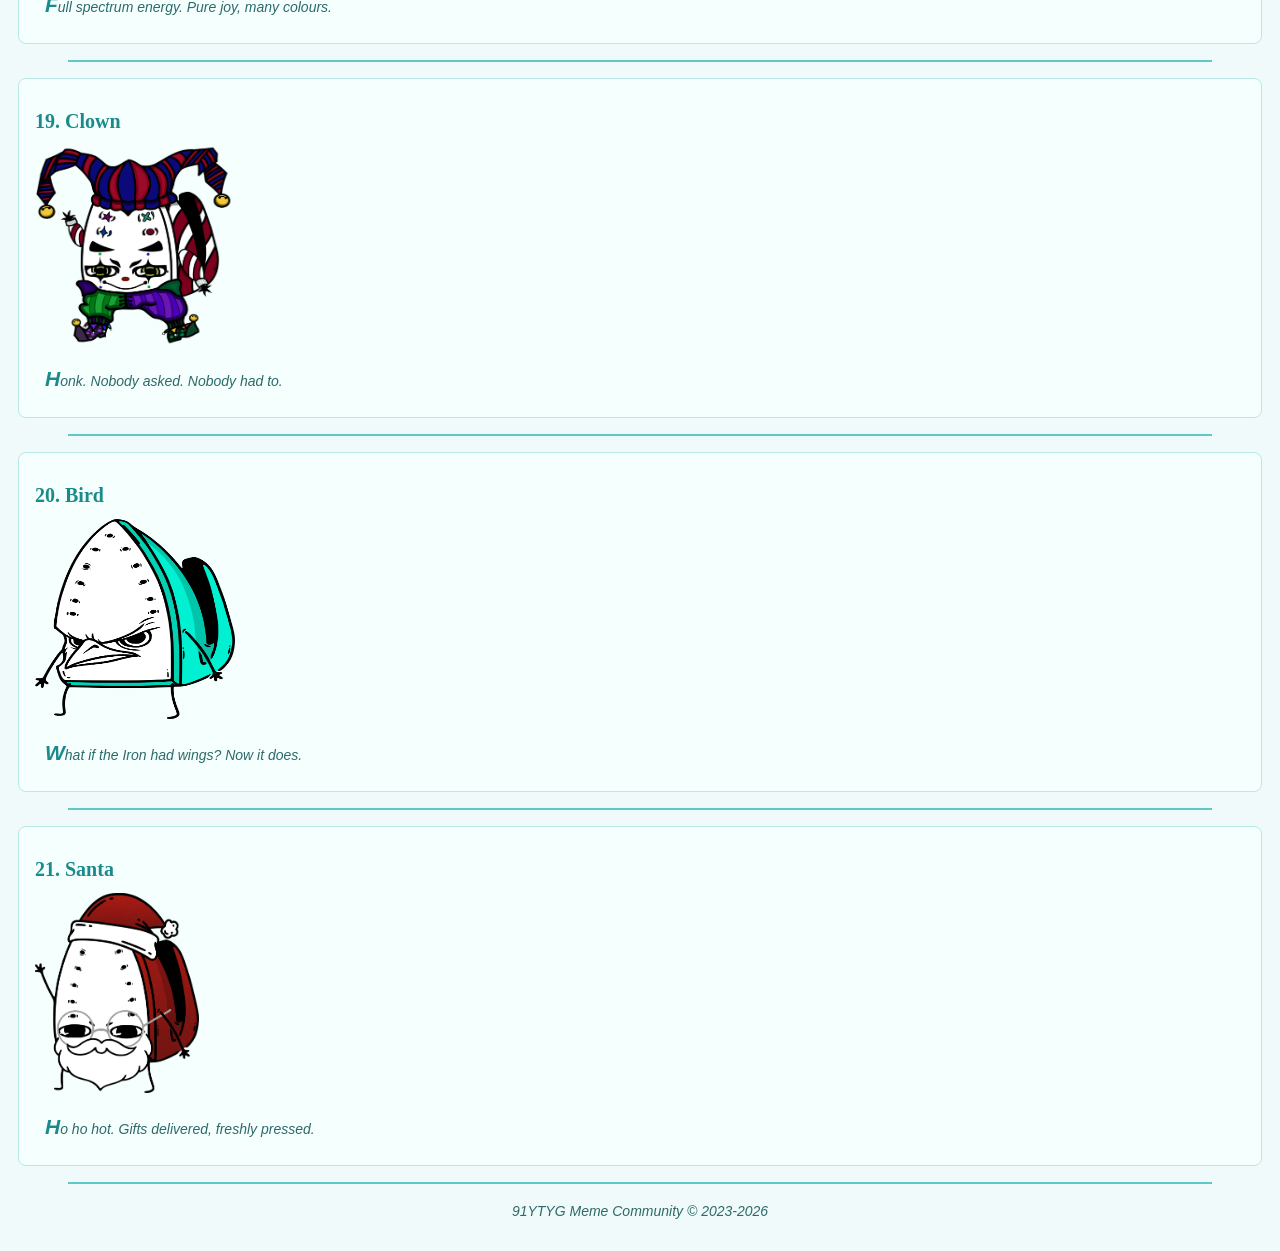
==== commit 2a41c00a: "Lab 5 — div, span, position, float, pseudoclasses, pseudoelements" ====
--- a/index.html
+++ b/index.html
@@ -32,8 +32,9 @@
 
 <p align="center" style="border: 5px solid #43baba; padding: 10px 14px;">
     <b>91YTYG is a meme community built around our beloved mascot &mdash;
-    the Iron</b> 
+    the <span class="accent-word">Iron</span></b> 
 </p>
+
 
 <p align="justify">
         What started as an inside joke grew into a full community with original art, IRL events,
@@ -60,7 +61,7 @@
 
 <!-- швидка навігація по стікерах — посилання на якір тієї ж сторінки -->
 <h2 class="highlight" align="center">Quick Jump to Every Sticker</h2>
-<p align="center">
+<nav align="center">
         <a href="#original">Original</a> &bull;
         <a href="#cool">Cool Glasses</a> &bull;
         <a href="#harry-potter">Harry Potter</a> &bull;
@@ -82,7 +83,7 @@
         <a href="#clown">Clown</a> &bull;
         <a href="#bird">Bird</a> &bull;
         <a href="#santa">Santa</a>
-</p>
+</nav>
 
 <hr>
 
@@ -251,109 +252,155 @@
 <!-- всі варіації -->
 <h2 id="variations" align="center">All Mascot Variations</h2>
 
+<div class="variations-grid">
+
+<div class="sticker-card">
 <h3 id="original">1. Original</h3>
 <img src="mascots/1_orignial.png" alt="Original Iron mascot" width="200" height="200">
 <p><i>The one that started it all. Classic, iconic, no frills.</i></p>
-<hr>
-
+</div>
+<hr>
+
+<div class="sticker-card">
 <h3 id="cool">2. Original with Cool Glasses</h3>
 <img src="mascots/2_cool.png" alt="Iron with cool glasses" width="200" height="200">
 <p><i>The Original but make it fashion. Infinite swagger.</i></p>
-<hr>
-
+</div>
+<hr>
+
+<div class="sticker-card">
 <h3 id="harry-potter">3. Harry Potter</h3>
 <img src="mascots/3_hp.png" alt="Harry Potter Iron" width="200" height="200">
 <p><i>You&apos;re a wizard, Iron. Wrinkle-free robes guaranteed.</i></p>
-<hr>
-
+</div>
+<hr>
+
+<div class="sticker-card">
 <h3 id="steampunk">4. Steampunk</h3>
 <img src="mascots/4_steampunk.png" alt="Steampunk Iron" width="200" height="200">
 <p><i>Gears, steam, Victorian aesthetics. Built for this era.</i></p>
-<hr>
-
+</div>
+<hr>
+
+<div class="sticker-card">
 <h3 id="joker">5. Joker</h3>
 <img src="mascots/5_joker.png" alt="Joker Iron" width="200" height="200">
 <p><i>Why so wrinkled? Chaos to laundry day.</i></p>
-<hr>
-
+</div>
+<hr>
+
+<div class="sticker-card">
 <h3 id="jedi">6. Jedi</h3>
 <img src="mascots/6_jedi.png" alt="Jedi Iron" width="200" height="200">
 <p><i>May the steam be with you.</i></p>
-<hr>
-
+</div>
+<hr>
+
+<div class="sticker-card">
 <h3 id="cyborg">7. Cyborg</h3>
 <img src="mascots/7_cyberg.png" alt="Cyborg Iron" width="200" height="200">
 <p><i>Half machine, half iron, fully unstoppable.</i></p>
-<hr>
-
+</div>
+<hr>
+
+<div class="sticker-card">
 <h3 id="cyberpunk">8. Cyberpunk</h3>
 <img src="mascots/8_cyberpunk.png" alt="Cyberpunk Iron" width="200" height="200">
 <p><i>Night City&apos;s most dangerous appliance.</i></p>
-<hr>
-
+</div>
+<hr>
+
+<div class="sticker-card">
 <h3 id="coal">9. Coal</h3>
 <img src="mascots/9_coal.png" alt="Coal Iron" width="200" height="200">
 <p><i>Before electricity &mdash; there was coal. The OG.</i></p>
-<hr>
-
+</div>
+<hr>
+
+<div class="sticker-card">
 <h3 id="metal">10. Metal</h3>
 <img src="mascots/10_metal_v2.png" alt="Metal Iron" width="200" height="200">
 <p><i>Heavy. Loud. Absolutely shredding.</i></p>
-<hr>
-
+</div>
+<hr>
+
+<div class="sticker-card">
 <h3 id="spider">11. Spider-Iron</h3>
 <img src="mascots/11_spider.png" alt="Spider-Iron" width="200" height="200">
 <p><i>With great power comes great pressing.</i></p>
-<hr>
-
+</div>
+<hr>
+
+<div class="sticker-card">
 <h3 id="barbie">12. Barbie</h3>
 <img src="mascots/12_barbie.png" alt="Barbie Iron" width="" height="200">
 <p><i>Hi Iron, it&apos;s Barbie. She`s slaying.</i></p>
-<hr>
-
+</div>
+<hr>
+
+<div class="sticker-card">
 <h3 id="demon-main">13. Demon &mdash; Main</h3>
 <img src="mascots/13_demon_main.png" alt="Demon Iron main" width="200" height="200">
 <p><i>Dark, powerful, runs on hellfire.</i></p>
-<hr>
-
+</div>
+<hr>
+
+<div class="sticker-card">
 <h3 id="demon-v1">14. Demon &mdash; Variation 1</h3>
 <img src="mascots/13_demon_variation1.png" alt="Demon Iron variation 1" width="200" height="200">
 <p><i>Different horns, same energy.</i></p>
-<hr>
-
+</div>
+<hr>
+
+<div class="sticker-card">
 <h3 id="demon-v2">15. Demon &mdash; Variation 2</h3>
 <img src="mascots/13_demon-ytyg_variation2.png" alt="Demon Iron variation 2" width="200" height="200">
 <p><i>The demon arc has layers. Literally.</i></p>
-<hr>
-
+</div>
+<hr>
+
+<div class="sticker-card">
 <h3 id="post-ironic">16. Post-IRONic</h3>
 <img src="mascots/14_postIRONic.png" alt="Post-IRONic Iron" width="200" height="200">
 <p><i>Is this art? Is this a meme? Does it matter?</i></p>
-<hr>
-
+</div>
+<hr>
+
+<div class="sticker-card">
 <h3 id="smarty">17. Smarty</h3>
 <img src="mascots/15_ymnik.png" alt="Smarty Iron" width="" height="200">
 <p><i>Reads books, knows things, still an iron.</i></p>
-<hr>
-
+</div>
+<hr>
+
+<div class="sticker-card">
 <h3 id="rainbow">18. Rainbow</h3>
 <img src="mascots/16_gay.png" alt="Rainbow Iron" width="200" height="200">
 <p><i>Full spectrum energy. Pure joy, many colours.</i></p>
-<hr>
-
+</div>
+<hr>
+
+<div class="sticker-card">
 <h3 id="clown">19. Clown</h3>
 <img src="mascots/17_clown.png" alt="Clown Iron" width="200" height="200">
 <p><i>Honk. Nobody asked. Nobody had to.</i></p>
-<hr>
-
+</div>
+<hr>
+
+<div class="sticker-card">
 <h3 id="bird">20. Bird</h3>
 <img src="mascots/18_bird.png" alt="Bird Iron" width="200" height="200">
 <p><i>What if the Iron had wings? Now it does.</i></p>
-<hr>
-
+</div>
+<hr>
+
+<div class="sticker-card">
 <h3 id="santa">21. Santa</h3>
 <img src="mascots/19_santa.png" alt="Santa Iron" width="" height="200">
 <p><i>Ho ho hot. Gifts delivered, freshly pressed.</i></p>
+</div>
+
+</div>
 
 <hr>
 <p align="center"><i>91YTYG Meme Community &copy; 2023-2026</i></p>
--- a/style.css
+++ b/style.css
@@ -152,7 +152,6 @@
 p a {
   color: #1a8a8a;
 }
-
 ul li {
   color: #2d6a6a;
 }
@@ -165,11 +164,9 @@
 body > h1 {
   color: #299898;
 }
-
 tr > td {
   border-color: #5cc8c8;
 }
-
 ul > li {
   padding-left: 4px;
 }
@@ -187,3 +184,119 @@
   color: #2d6a6a;
 }
 
+/* LAB 5 — div, span, position, float, pseudoclasses, pseudoelements */
+
+/* 1. SPAN styling */
+.accent-word {
+  color: #1a8a8a;
+  font-weight: bold;
+  background: rgba(92,200,200,0.15);
+  padding: 0 4px;
+  border-radius: 3px;
+}
+
+/* 2. DIV blocks */
+.sticker-card {
+  border: 1px solid #b8e8e8;
+  border-radius: 8px;
+  padding: 12px 16px;
+  margin: 10px 0;
+  background: #f5fffe;
+}
+
+.city-block {
+  padding: 10px 0;
+  border-bottom: 1px dashed #5cc8c8;
+  margin-bottom: 16px;
+}
+
+.event-block {
+  background: #f0fff8;
+  border-left: 4px solid #50c878;
+  padding: 10px 14px;
+  margin: 12px 0;
+}
+
+.meme-block {
+  text-align: center;
+  padding: 10px;
+  margin: 10px auto;
+}
+
+/* 3. FLOAT — image floats left, text wraps around it */
+.city-block img {
+  float: left;
+  margin: 0 16px 10px 0;
+  max-width: 350px;
+}
+.city-block p {
+  overflow: hidden;
+}
+.city-block::after {
+  content: "";
+  display: block;
+  clear: both;
+}
+
+/* 4. POSITION */
+nav {
+  position: relative;
+}
+.sticker-card {
+  position: relative;
+}
+.sticker-card img {
+  position: relative;
+}
+
+/* fixed back-to-top hint in corner */
+body::after {
+  content: "↑ top";
+  position: fixed;
+  bottom: 18px;
+  right: 22px;
+  background: #5cc8c8;
+  color: white;
+  padding: 4px 10px;
+  border-radius: 20px;
+  font-size: 12px;
+}
+
+/* 5. PSEUDOCLASSES */
+a:link    { color: #1a8a8a; }
+a:visited { color: #4fbba0; }
+a:hover   { color: #64b9ae; }
+a:active  { color: #0d5f5f; }
+
+li:first-child {
+  font-weight: bold;
+  color: #1a8a8a;
+}
+
+/* 6. PSEUDOELEMENTS */
+h2::before {
+  content: "— ";
+  color: #5cc8c8;
+}
+
+h2::after {
+  content: " —";
+  color: #5cc8c8;
+}
+
+.sticker-card p::first-letter {
+  font-size: 150%;
+  color: #1a8a8a;
+  font-weight: bold;
+}
+
+.city-block p::first-line {
+  font-weight: bold;
+  color: #1a8a8a;
+}
+
+nav::before {
+  content: "☰ ";
+  color: #5cc8c8;
+}
+
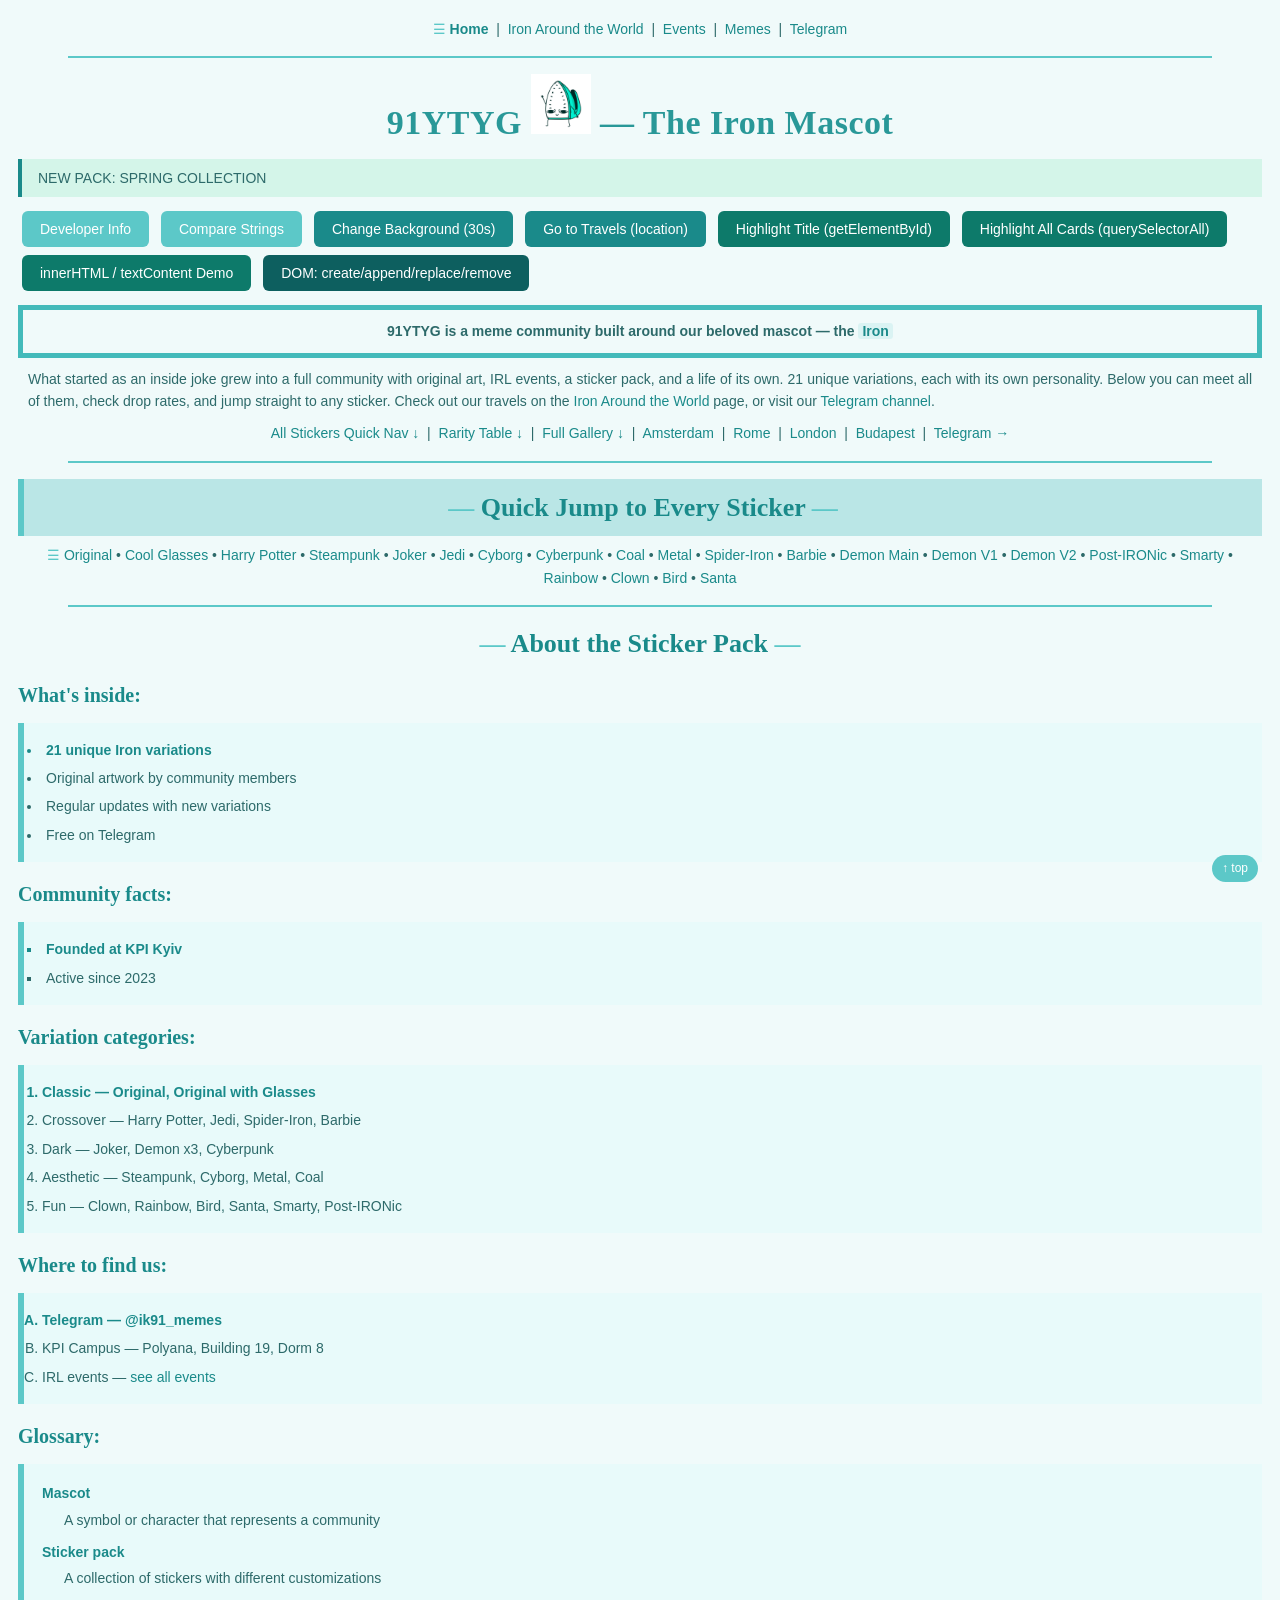
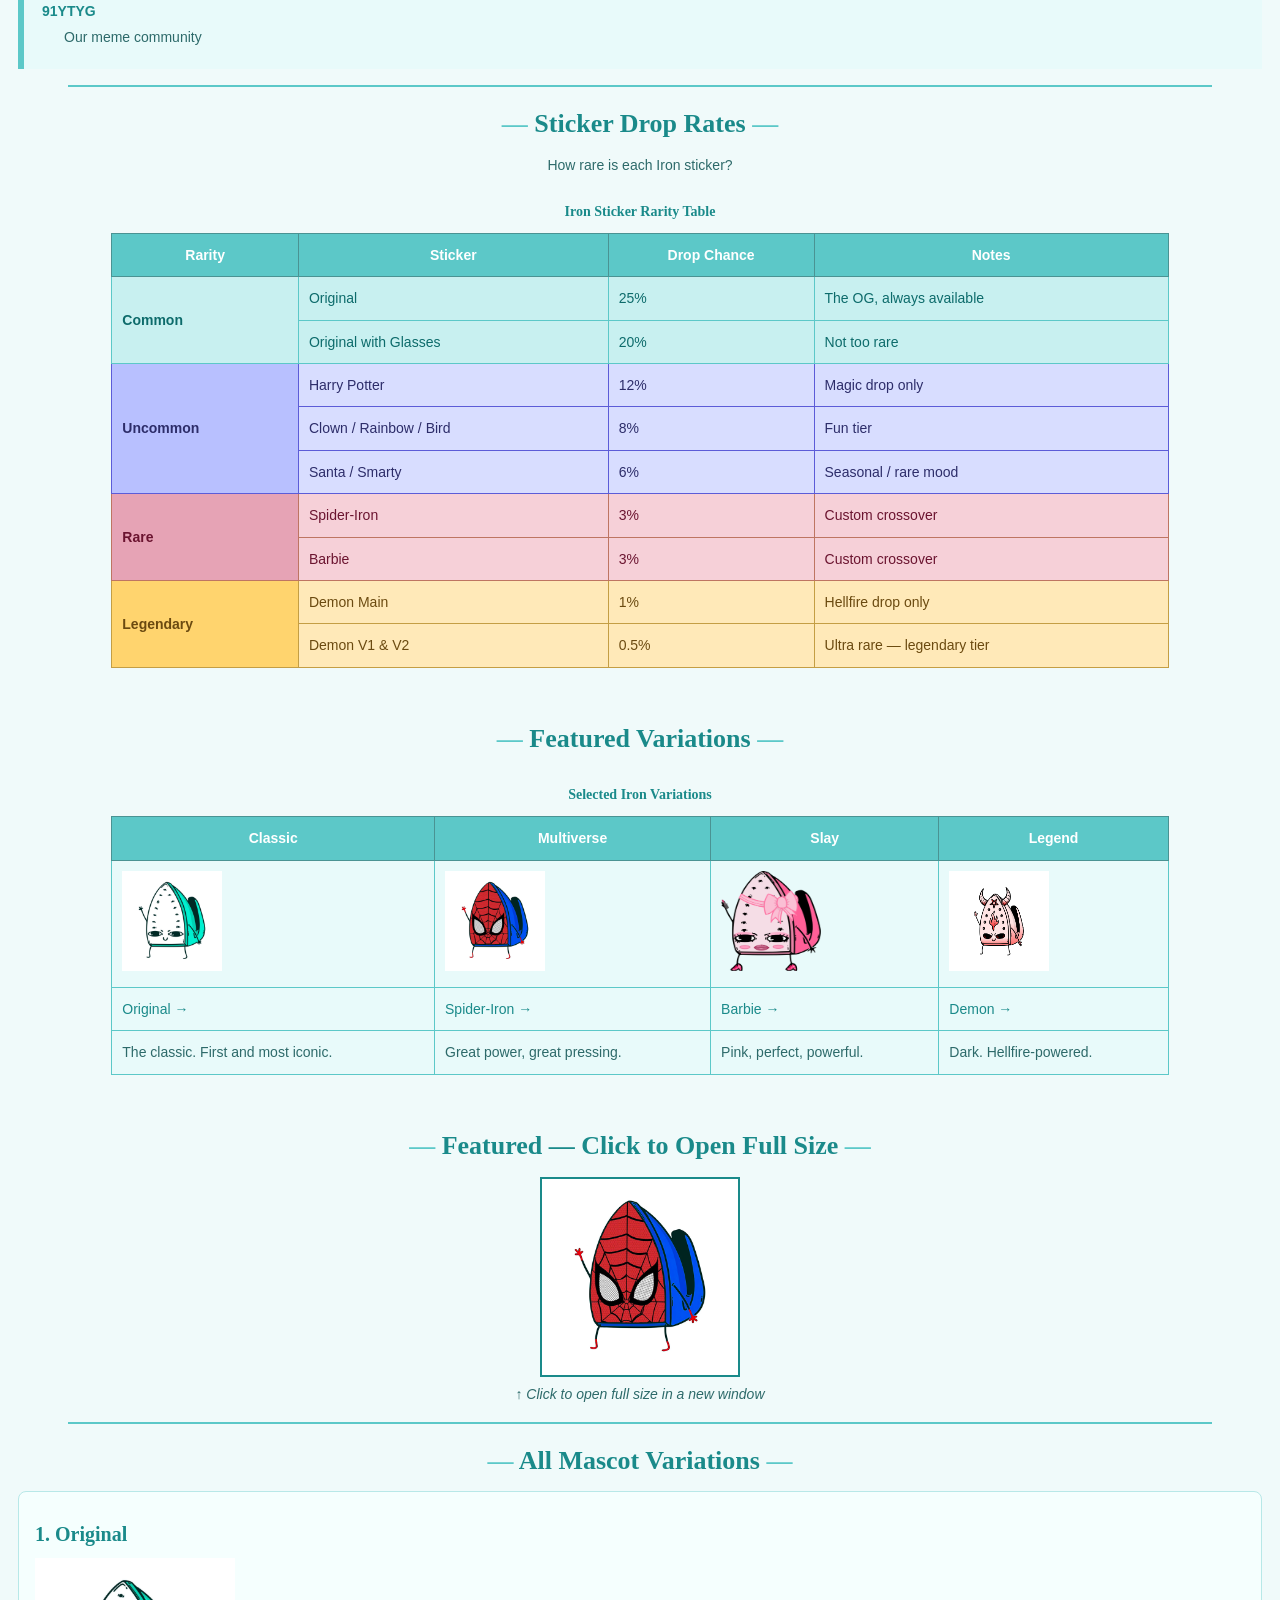
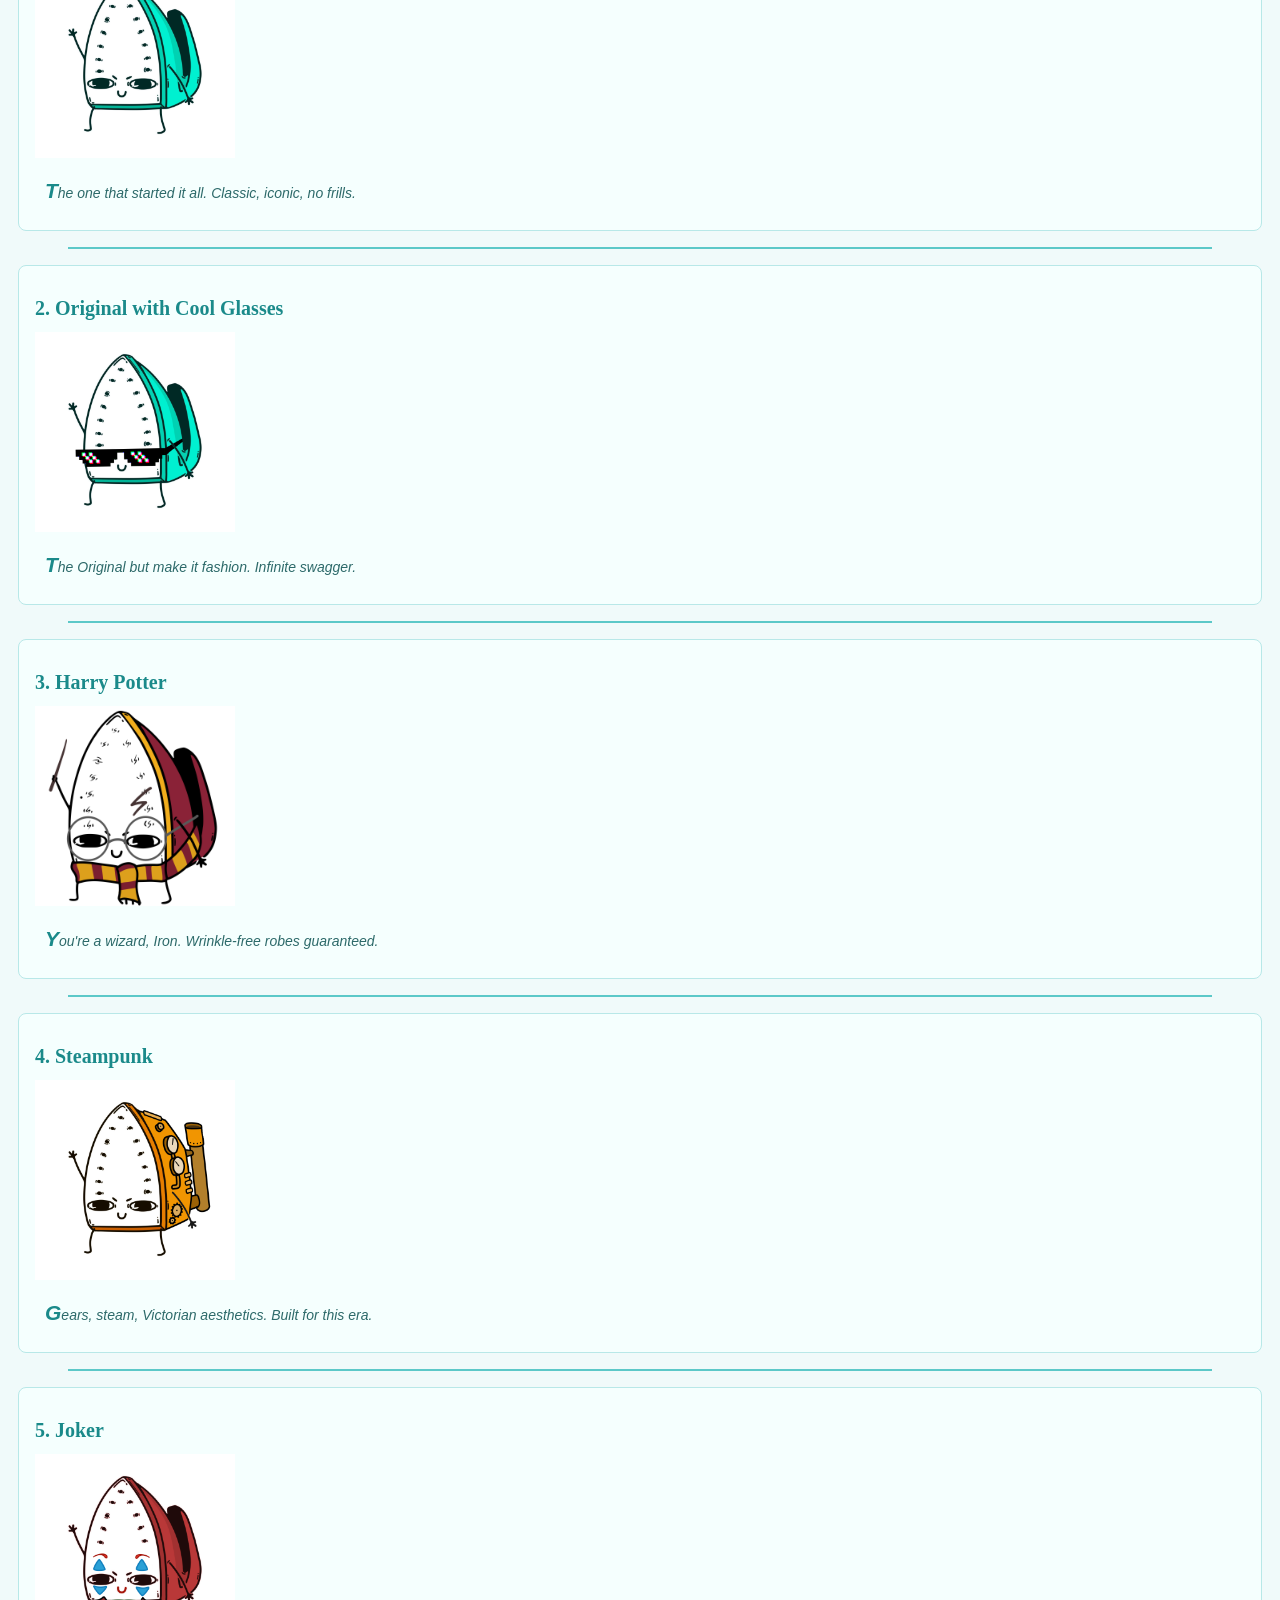
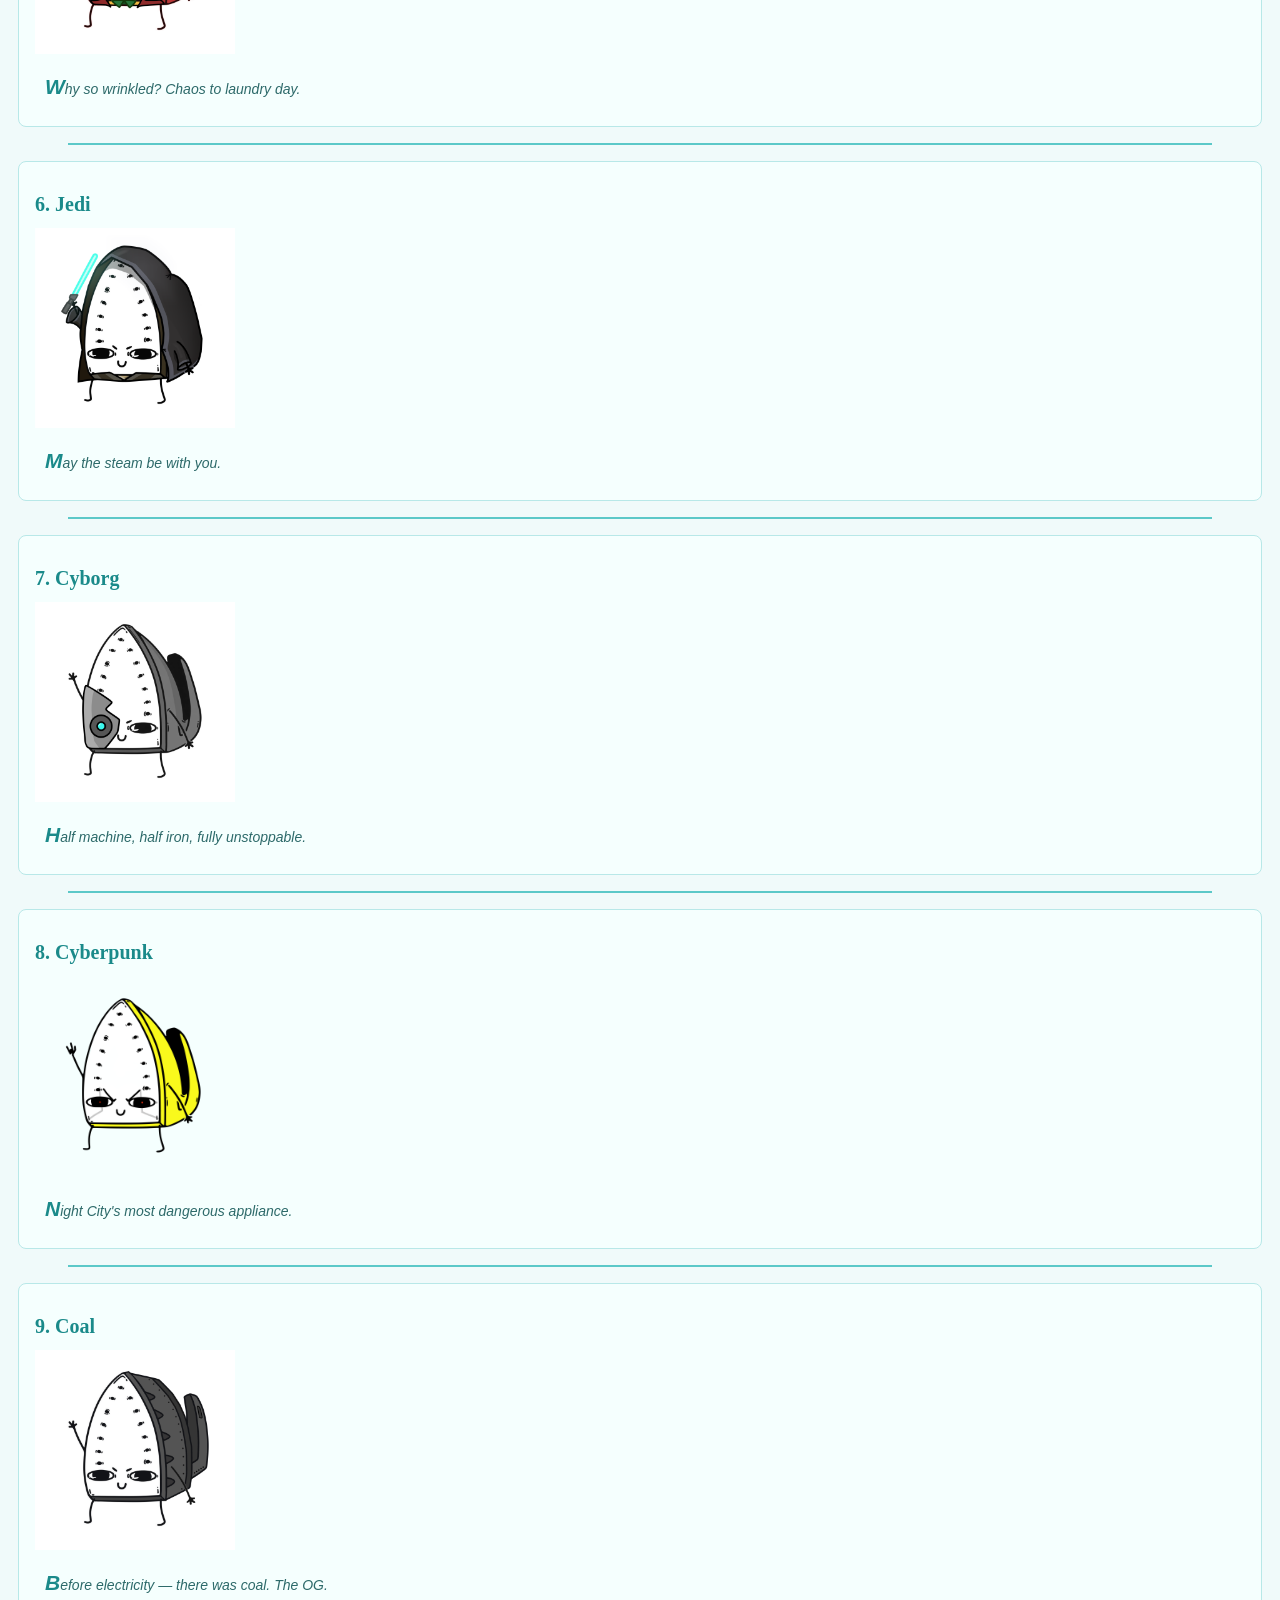
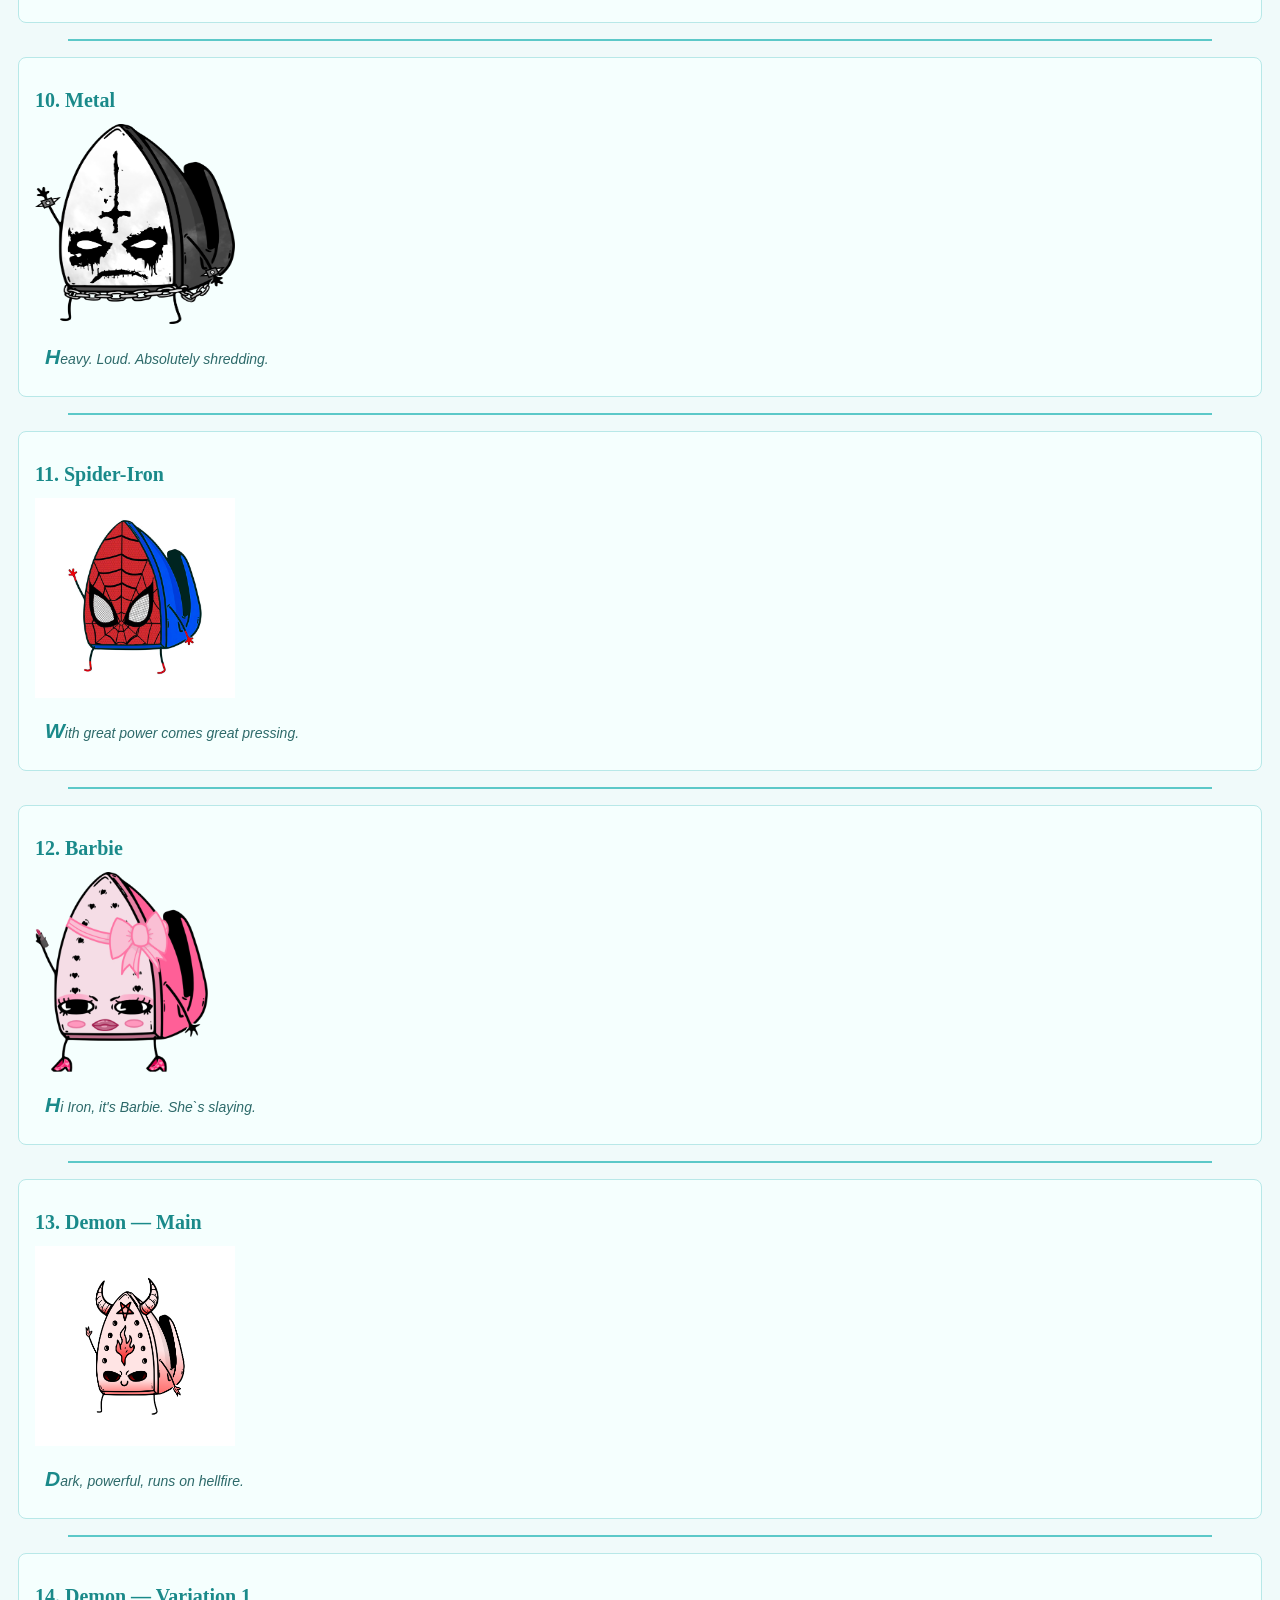
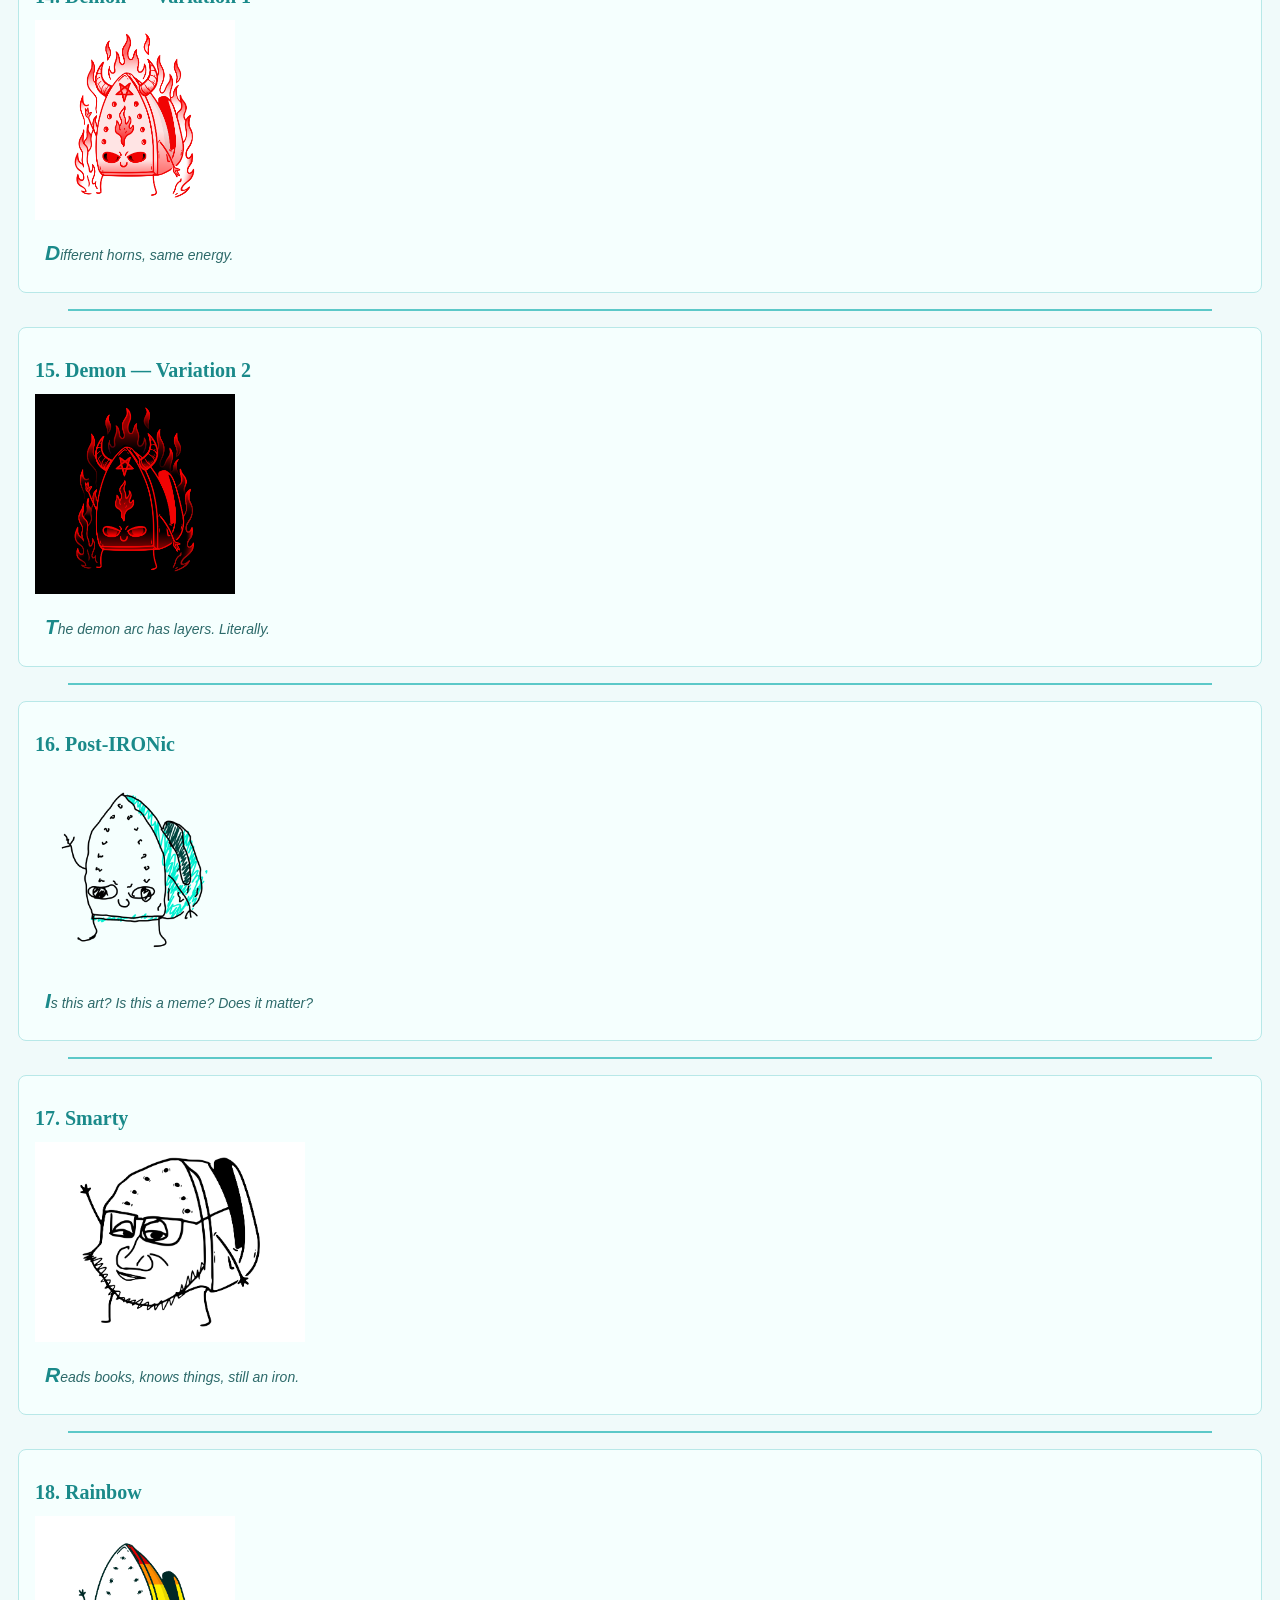
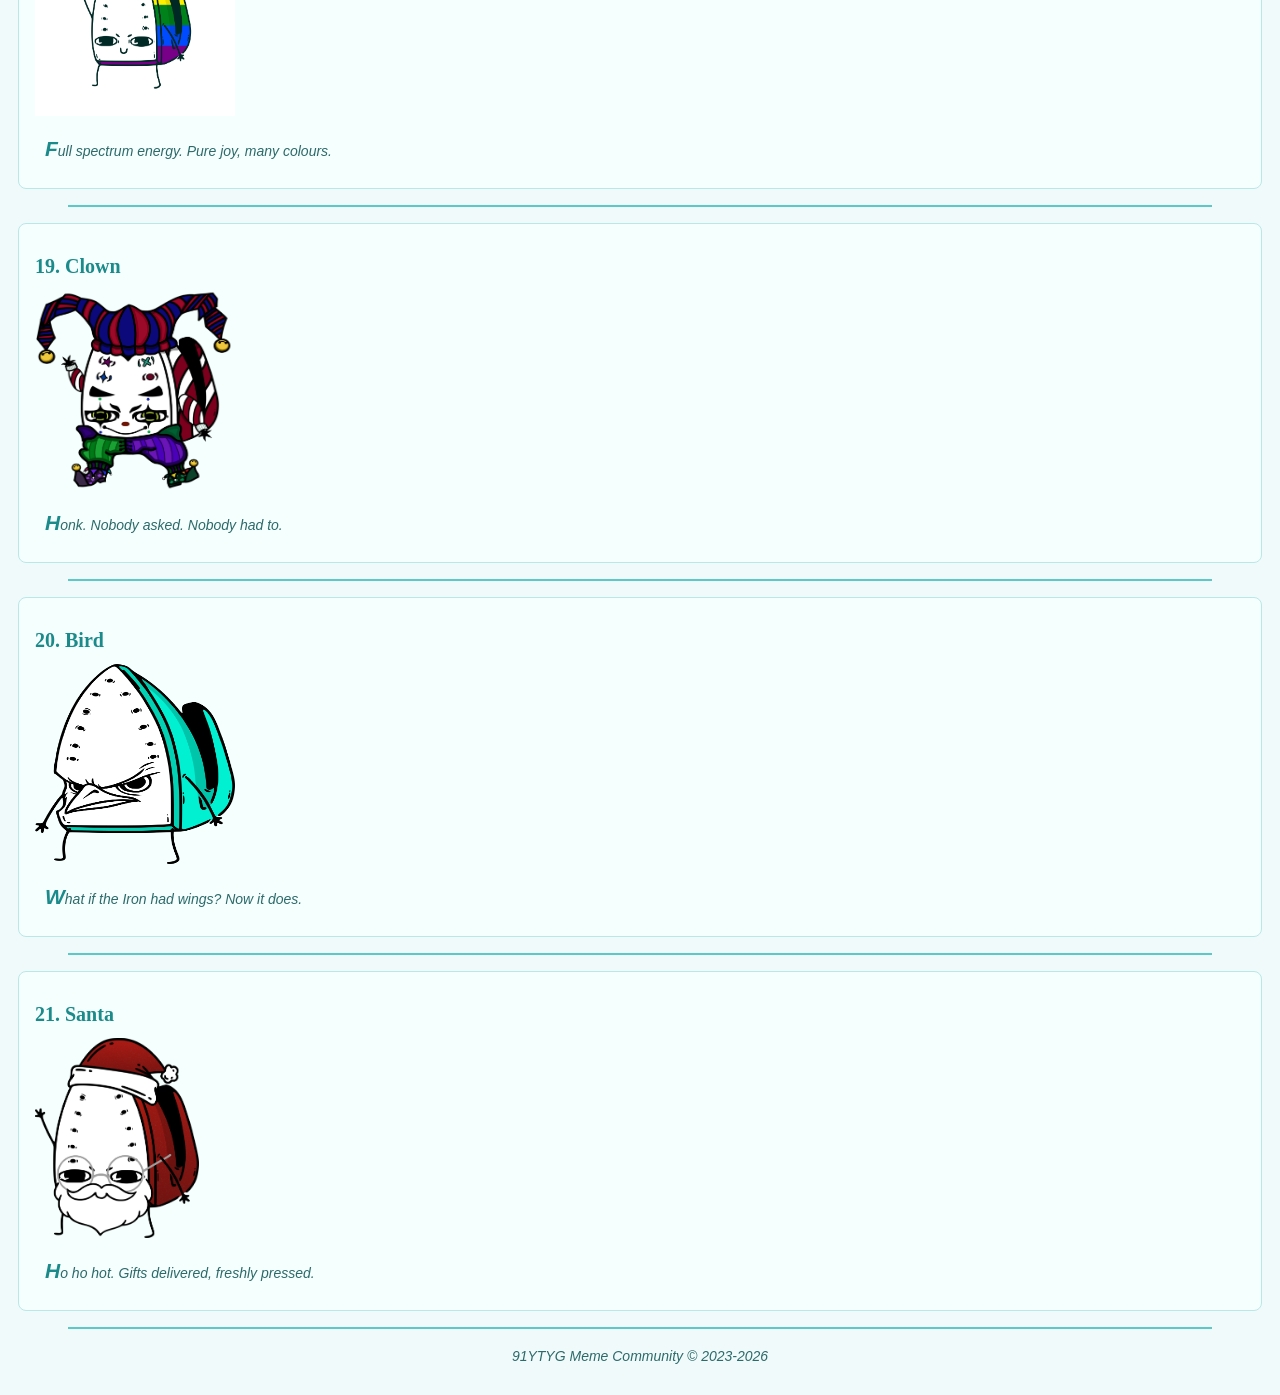
==== commit a016b3f8: "lab 6" ====
--- a/index.html
+++ b/index.html
@@ -24,11 +24,84 @@
         <a href="https://t.me/ik91_memes" target="_blank">Telegram</a>
 </nav>
 
+<div id="bg-counter" style="display:none; background:#1a8a8a; color:white;
+     padding:6px 14px; border-radius:20px; text-align:center;
+     font-weight:bold; margin:8px auto; width:fit-content;"></div>
+
 <hr>
 
 <h1 id="main-title" align="center">
     91YTYG <img src="mascots/1_orignial.png" alt="Original Iron mascot" width="60" height="60"> &mdash; The Iron Mascot
 </h1>
+<script>
+    document.write('<div id="doc-write-banner" style="background:#d4f5e9; ' +
+        'padding:8px 16px; border-left:4px solid #1a8a8a; margin-bottom:10px; ' +
+        'font-family:Trebuchet MS,Arial;">' +
+        'NEW PACK: SPRING COLLECTION' +
+        '</div>');
+</script>
+
+<script>
+       alert("Welcome to our website Iron Fan!");
+       var name = prompt("What's your name, Iron fan?", "");
+       let ok = confirm("Let's go to the website!"); 
+    
+</script>
+
+    <!-- <button onclick="dialogWithUser()"
+            style="background:#5cc8c8; color:white; border:none; padding:10px 18px;
+                   border-radius:6px; cursor:pointer; margin:4px; font-size:14px;">
+        Dialog with User
+    </button> -->
+
+    <button onclick="showDeveloper('Ostapchenko', 'Veronika')"
+            style="background:#5cc8c8; color:white; border:none; padding:10px 18px;
+                   border-radius:6px; cursor:pointer; margin:4px; font-size:14px;">
+        Developer Info
+    </button>
+
+    <button onclick="compareStrings()"
+            style="background:#5cc8c8; color:white; border:none; padding:10px 18px;
+                   border-radius:6px; cursor:pointer; margin:4px; font-size:14px;">
+        Compare Strings
+    </button>
+
+    <button onclick="changeBackground()"
+            style="background:#1a8a8a; color:white; border:none; padding:10px 18px;
+                   border-radius:6px; cursor:pointer; margin:4px; font-size:14px;">
+        Change Background (30s)
+    </button>
+
+    <button onclick="goToTravels()"
+            style="background:#1a8a8a; color:white; border:none; padding:10px 18px;
+                   border-radius:6px; cursor:pointer; margin:4px; font-size:14px;">
+        Go to Travels (location)
+    </button>
+
+    <button onclick="highlightTitle()"
+            style="background:#0d7a6a; color:white; border:none; padding:10px 18px;
+                   border-radius:6px; cursor:pointer; margin:4px; font-size:14px;">
+        Highlight Title (getElementById)
+    </button>
+
+    <button onclick="highlightAllCards()"
+            style="background:#0d7a6a; color:white; border:none; padding:10px 18px;
+                   border-radius:6px; cursor:pointer; margin:4px; font-size:14px;">
+        Highlight All Cards (querySelectorAll)
+    </button>
+
+    <button onclick="domPropertiesDemo()"
+            style="background:#0d7a6a; color:white; border:none; padding:10px 18px;
+                   border-radius:6px; cursor:pointer; margin:4px; font-size:14px;">
+        innerHTML / textContent Demo
+    </button>
+
+    <button onclick="domManipulation()"
+            style="background:#0d5f5f; color:white; border:none; padding:10px 18px;
+                   border-radius:6px; cursor:pointer; margin:4px; font-size:14px;">
+        DOM: create/append/replace/remove
+    </button>
+</div>
 
 <p align="center" style="border: 5px solid #43baba; padding: 10px 14px;">
     <b>91YTYG is a meme community built around our beloved mascot &mdash;
@@ -405,5 +478,6 @@
 <hr>
 <p align="center"><i>91YTYG Meme Community &copy; 2023-2026</i></p>
 
+<script src="script.js"></script>
 </body>
 </html>
--- a/style.css
+++ b/style.css
@@ -5,7 +5,7 @@
 }
 
 body {
-  background-color: #f0fafa !important;
+  background-color: #f0fafa;
   font-family: "Trebuchet MS", Arial, sans-serif;
   font-size: 14px;
   line-height: 1.6;
@@ -246,7 +246,7 @@
   position: relative;
 }
 .sticker-card img {
-  position: relative;
+  position: static;
 }
 
 /* fixed back-to-top hint in corner */
@@ -300,3 +300,7 @@
   color: #5cc8c8;
 }
 
+.variations-grid {
+  display: block;
+  width: 100%;
+}
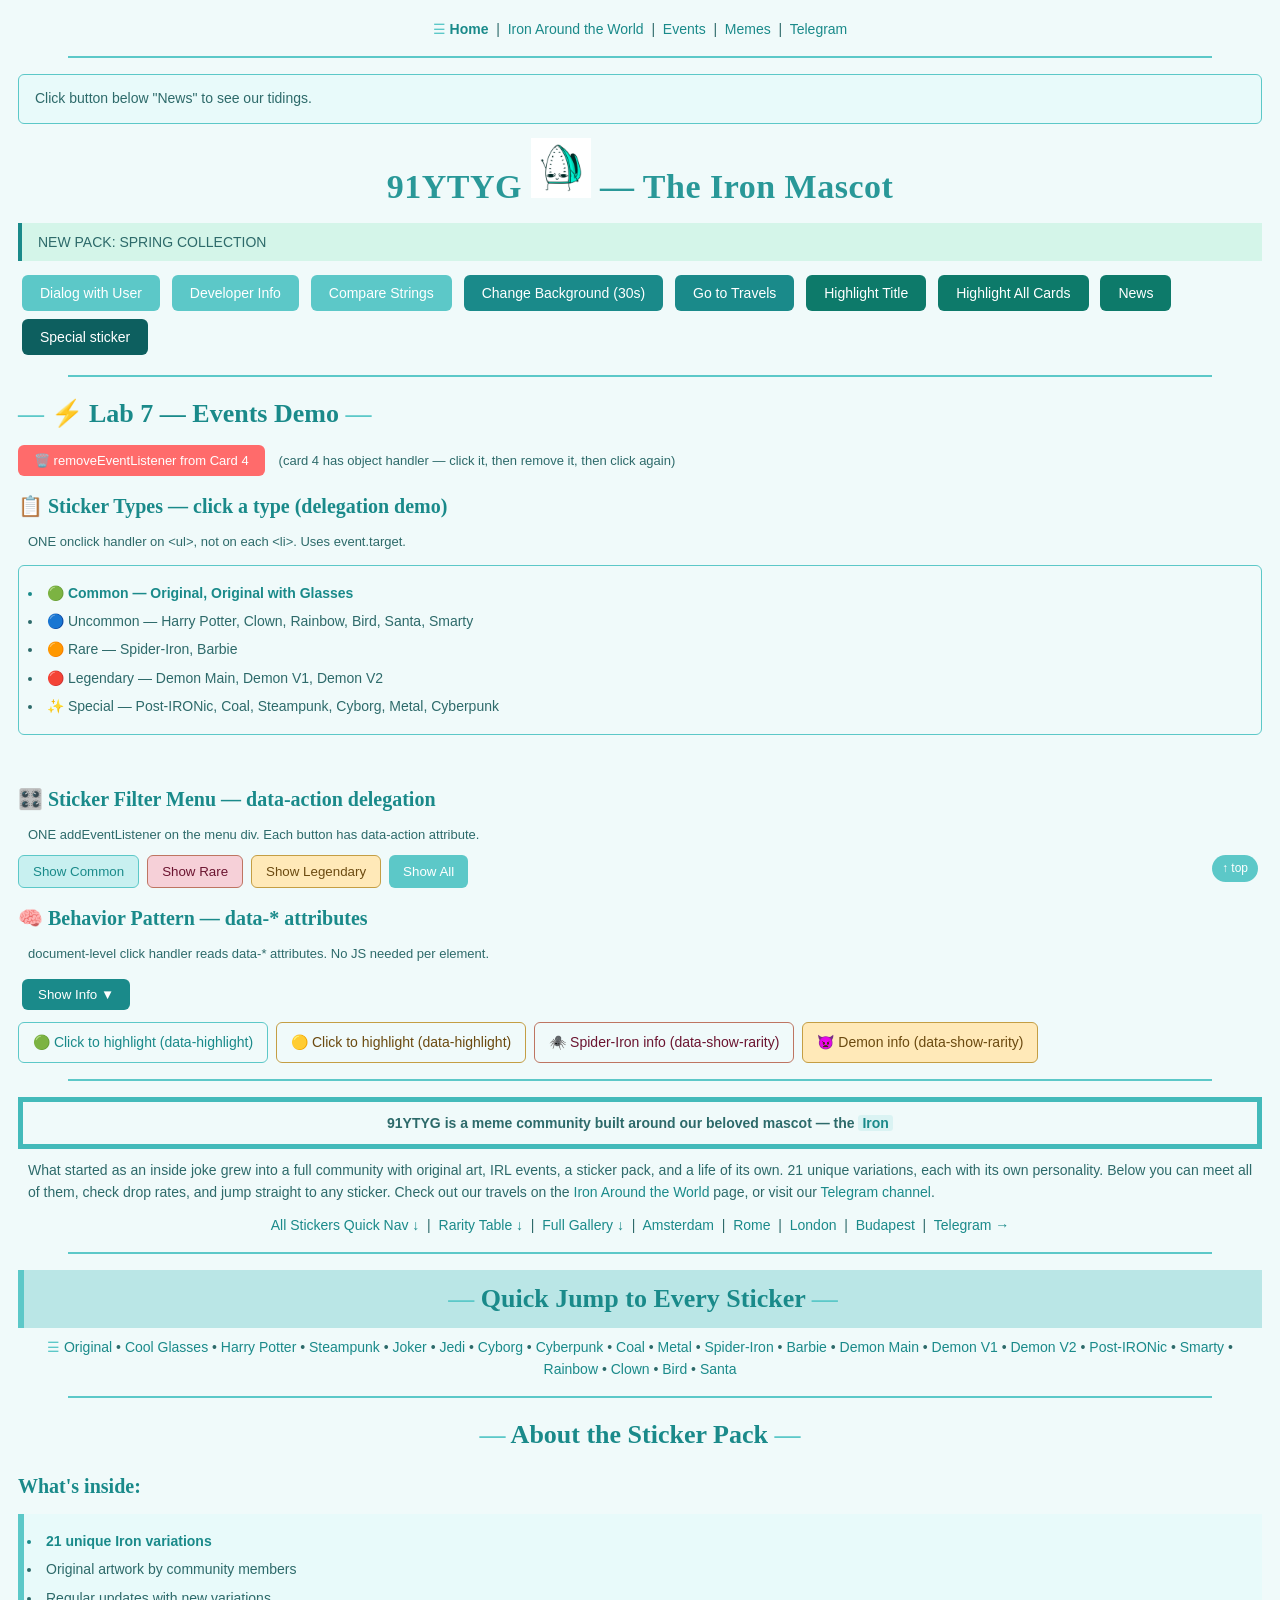
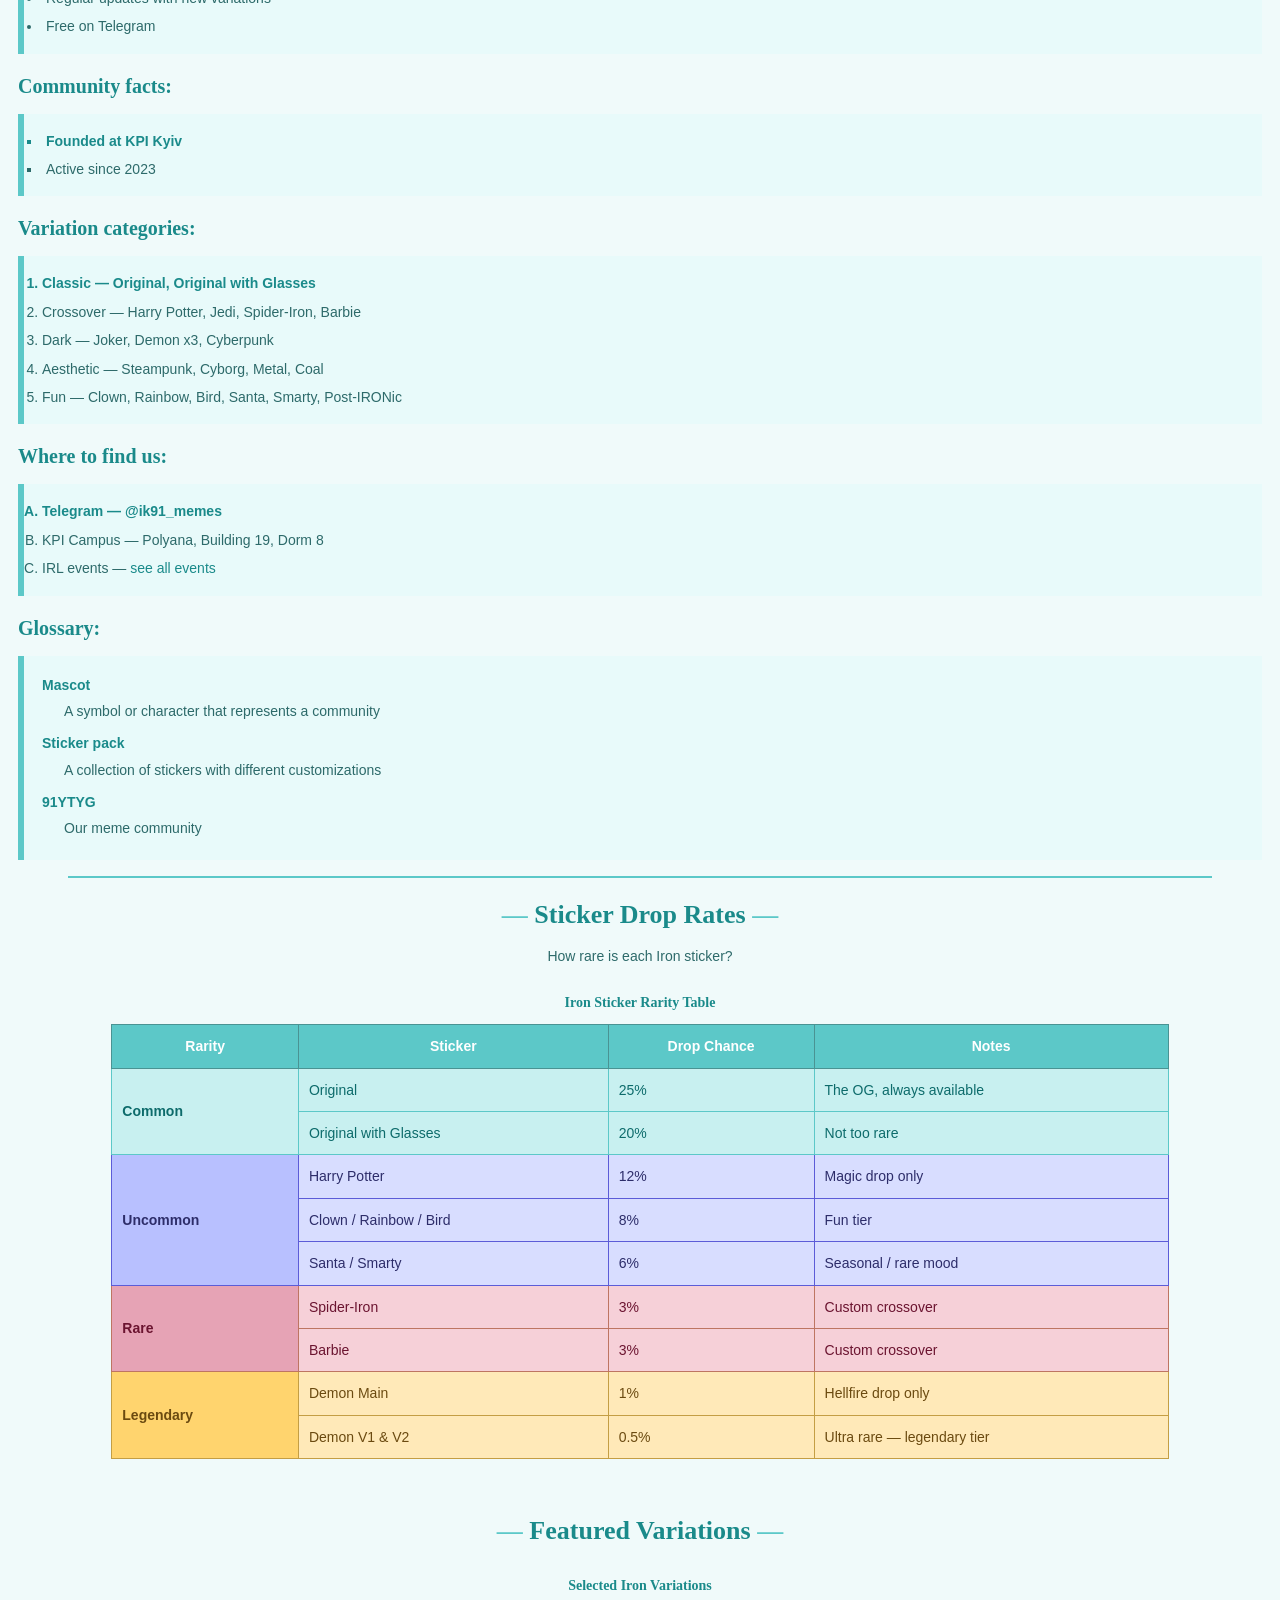
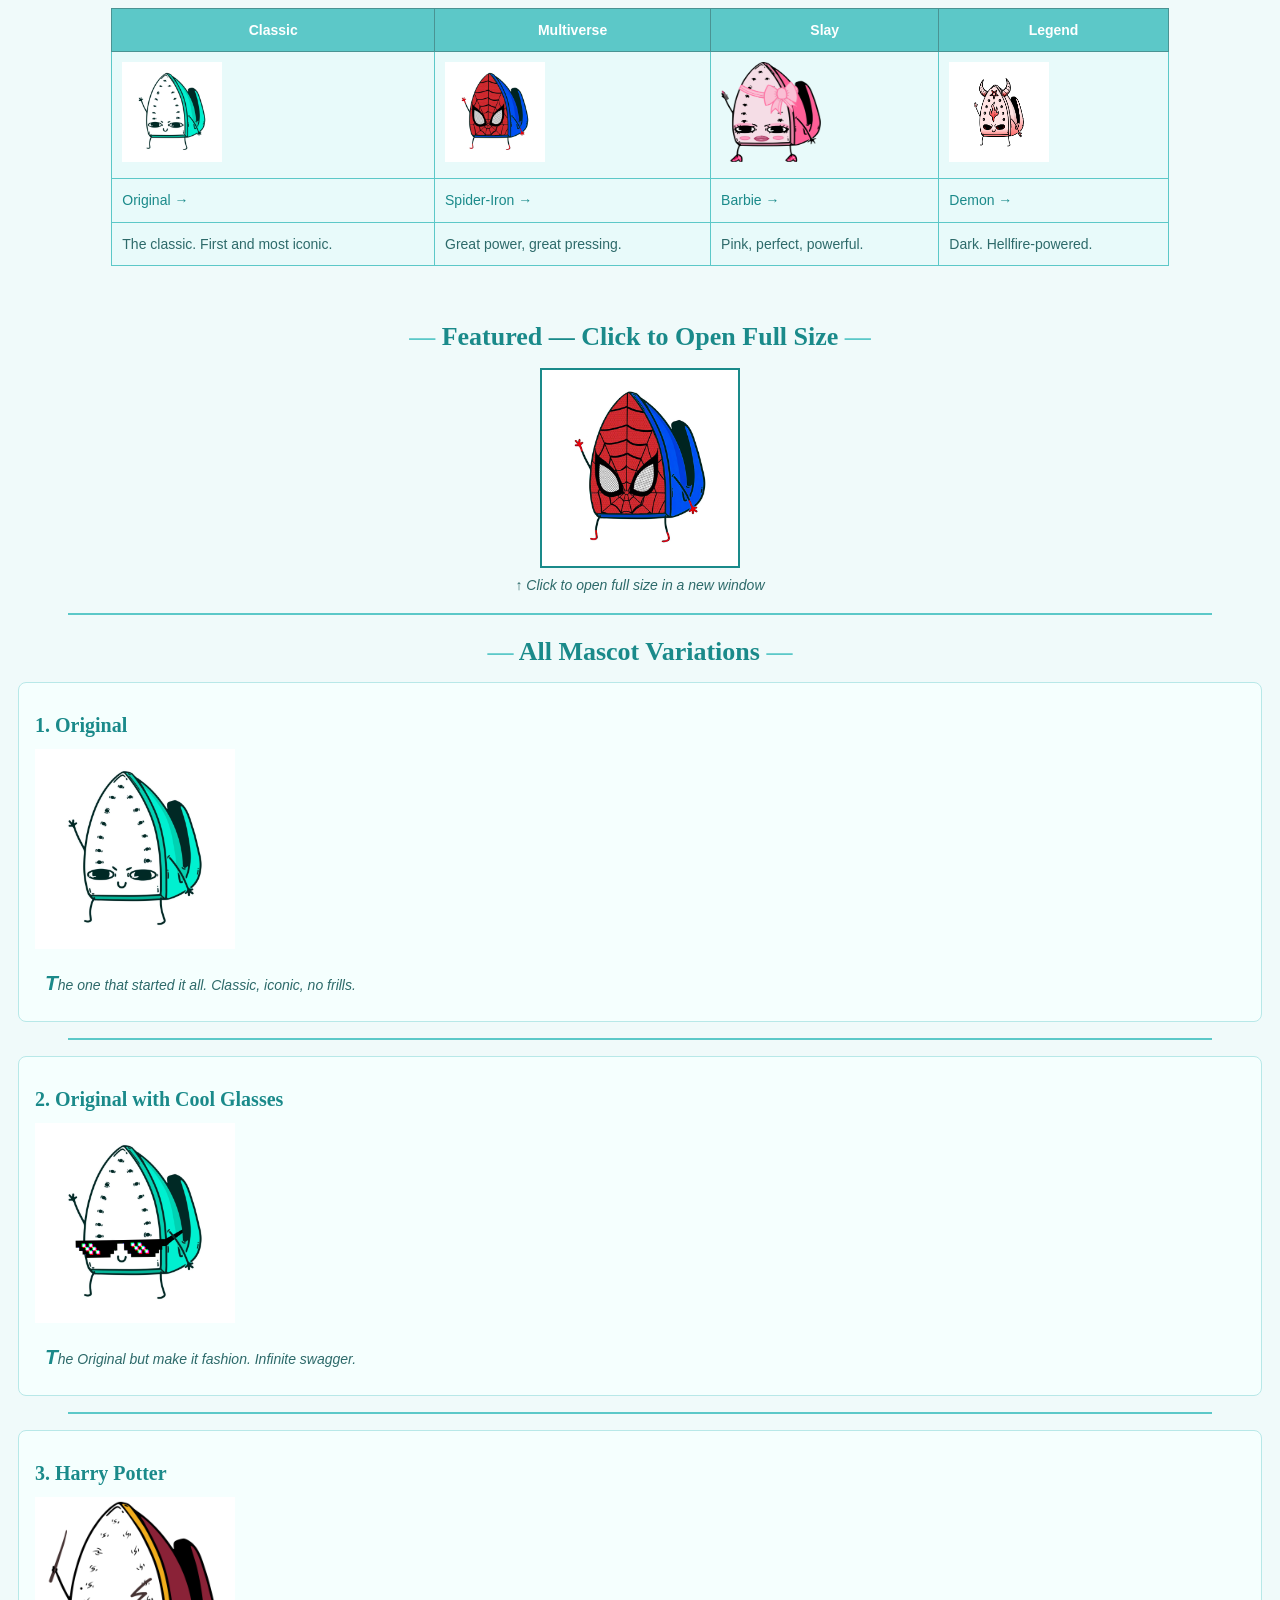
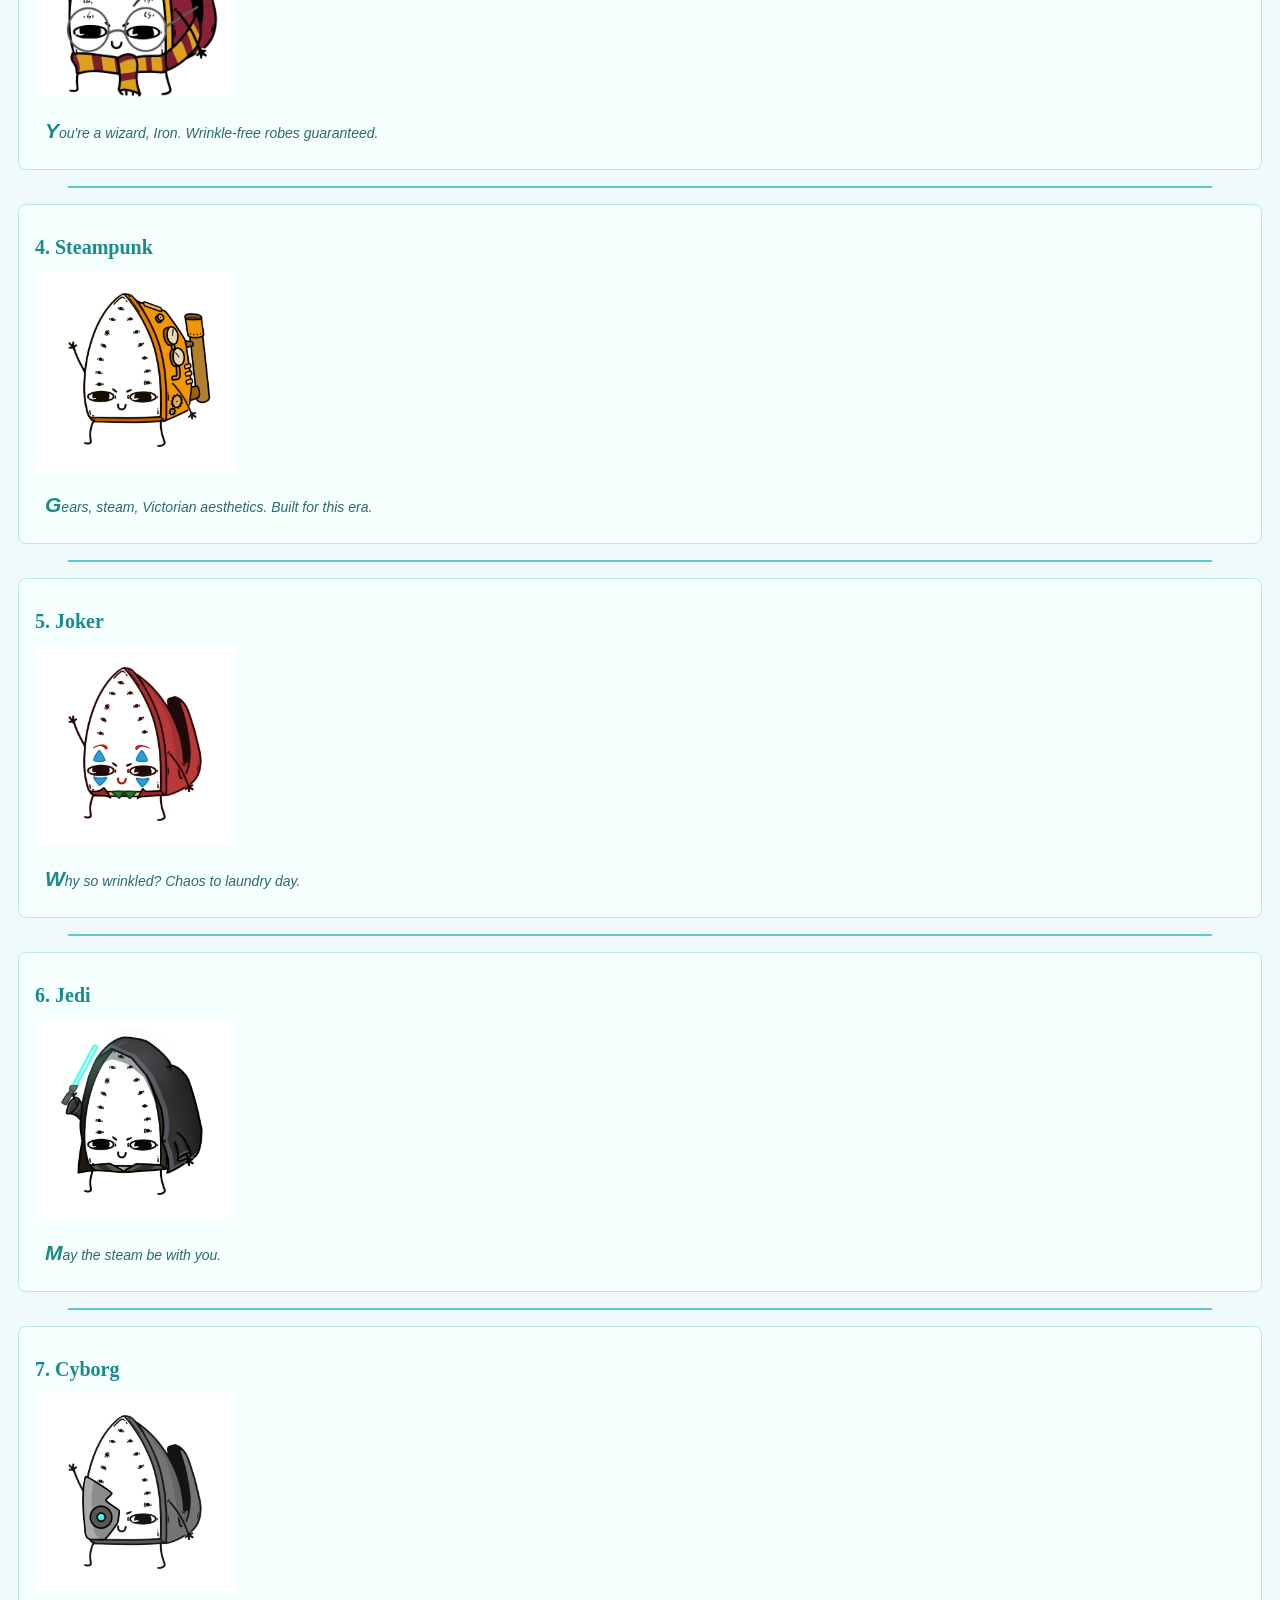
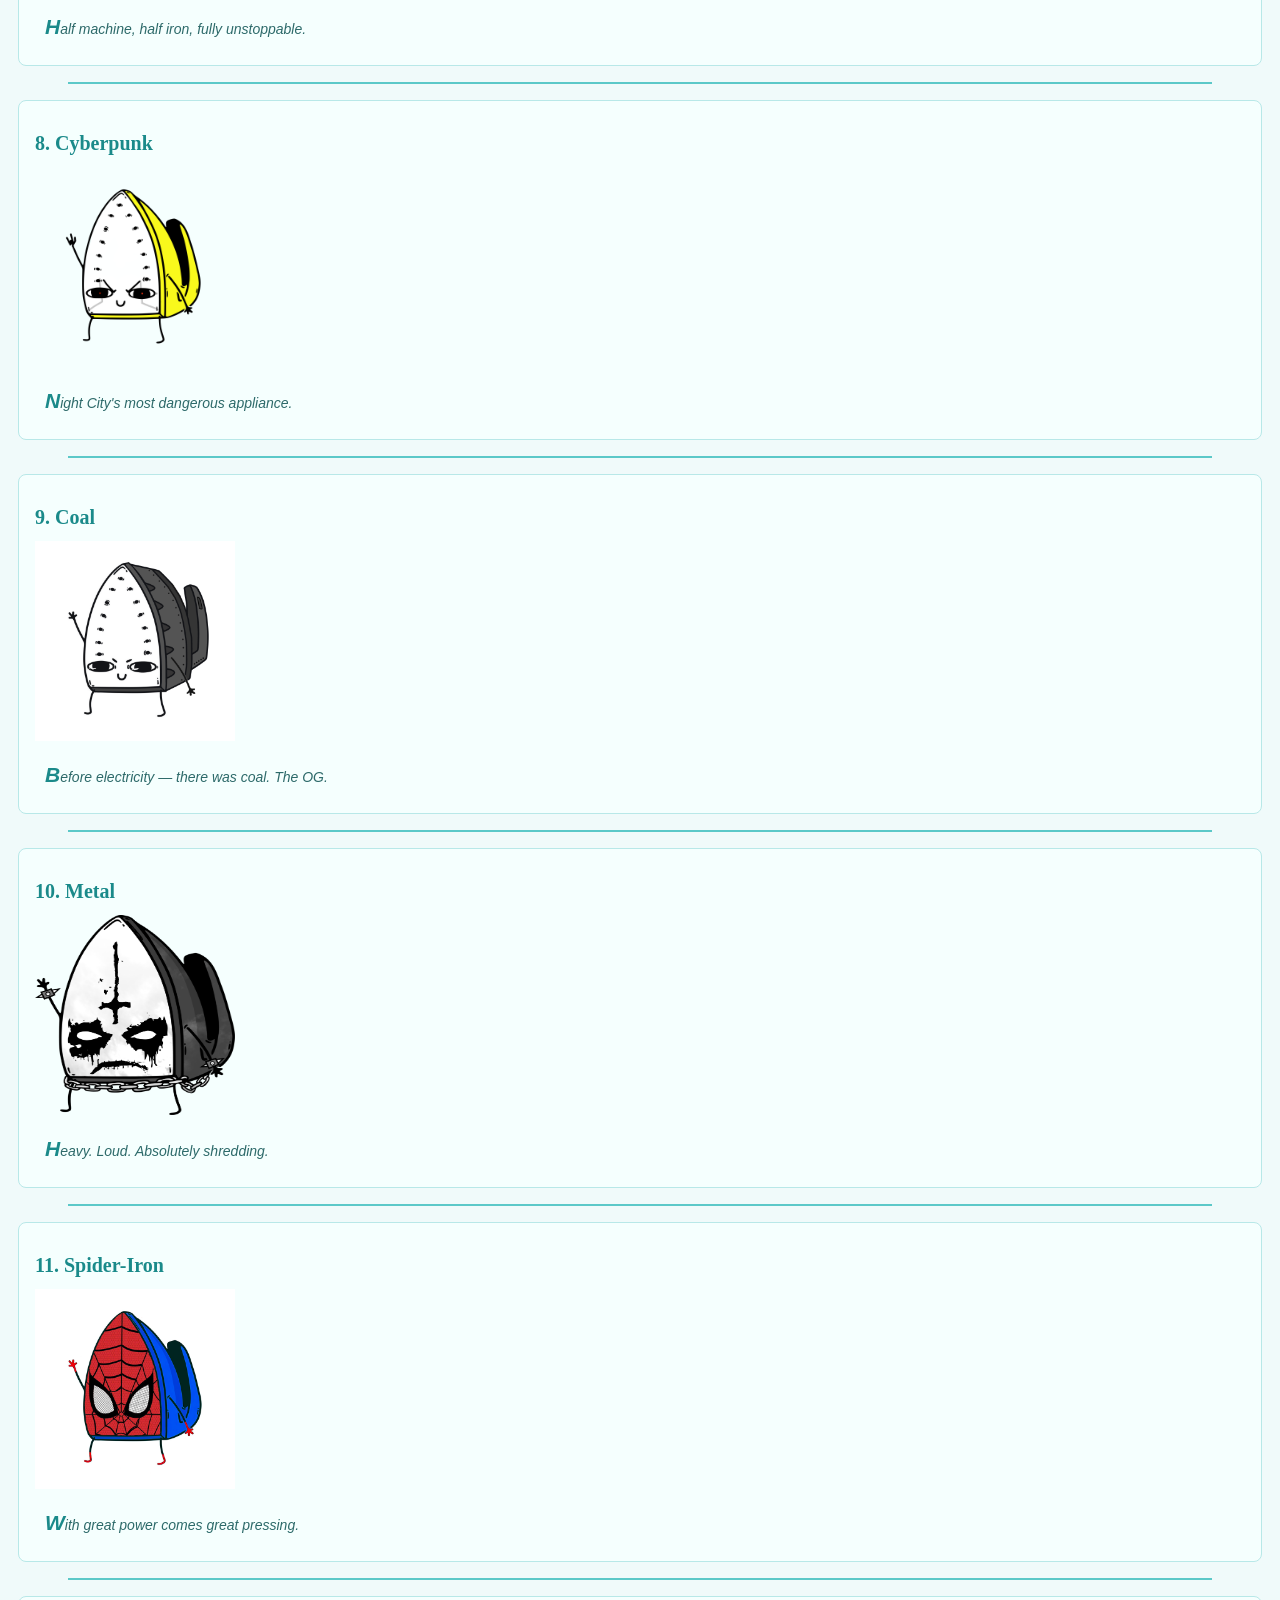
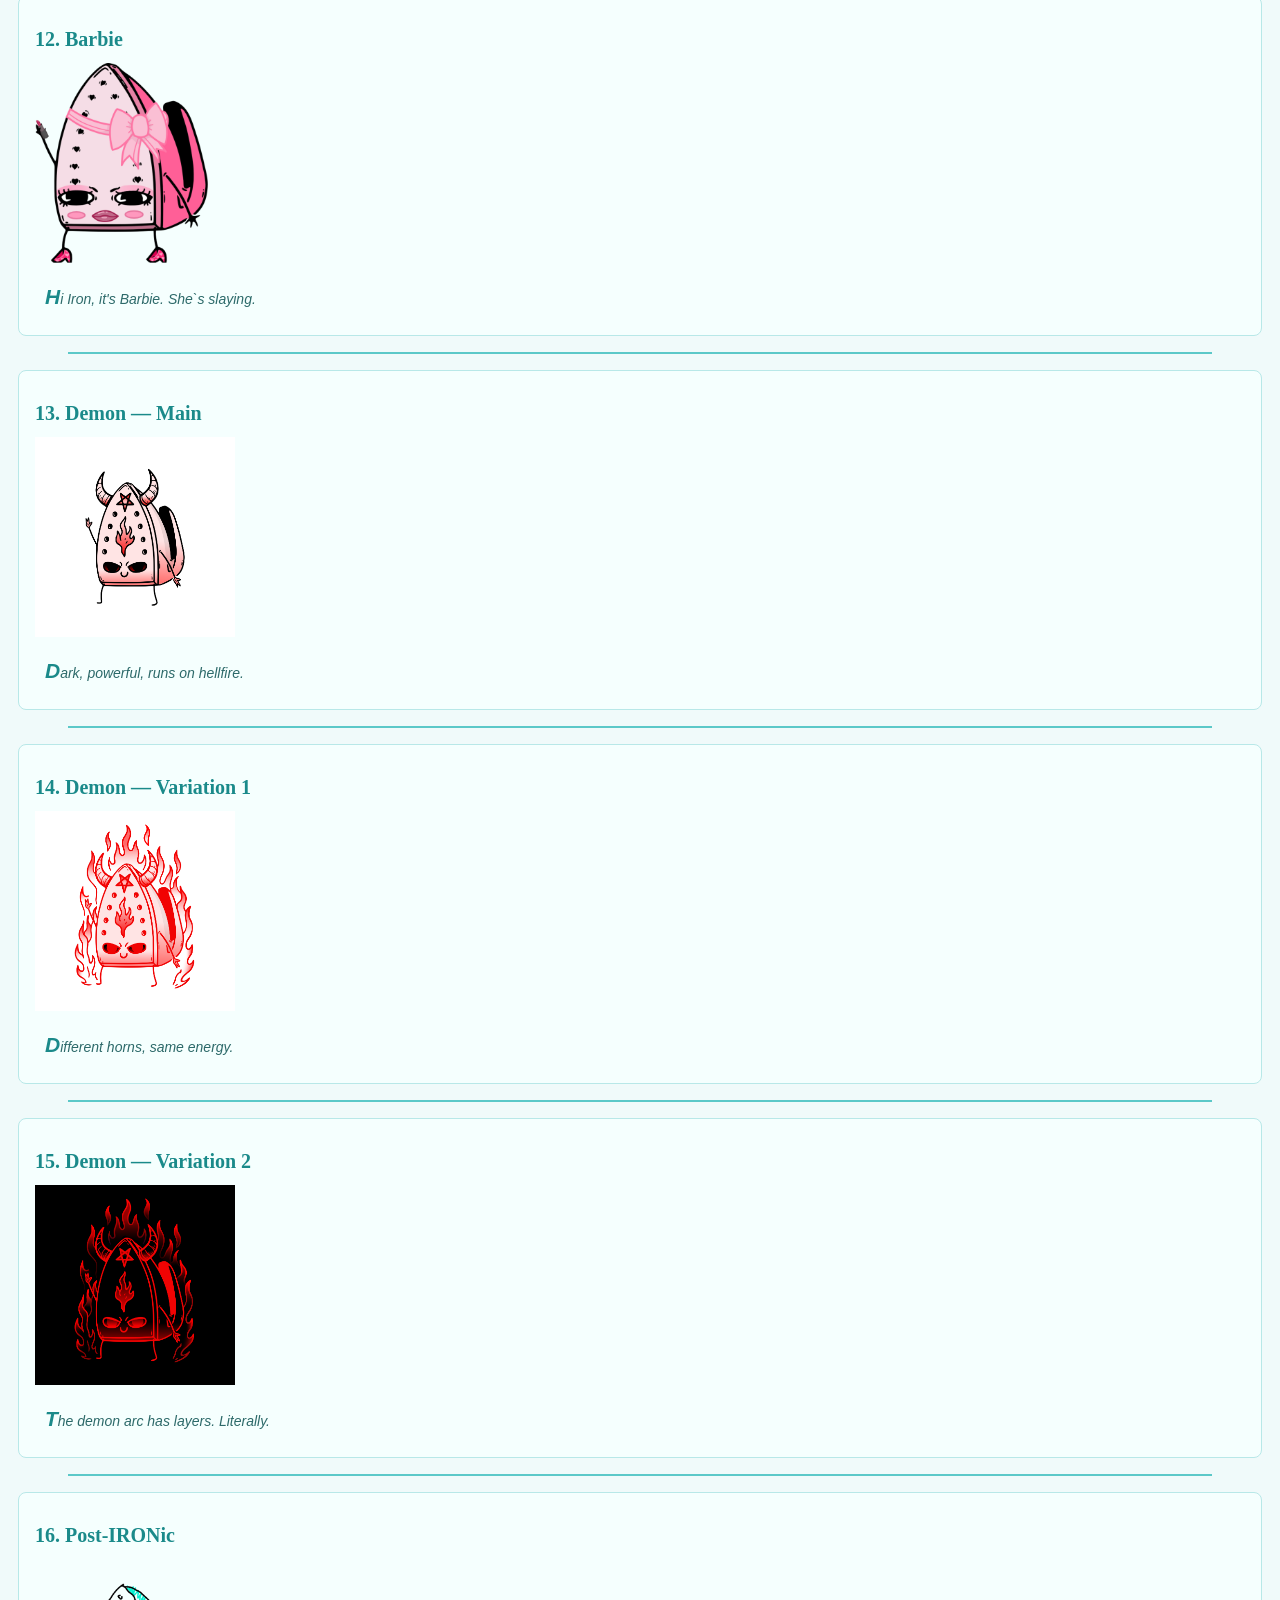
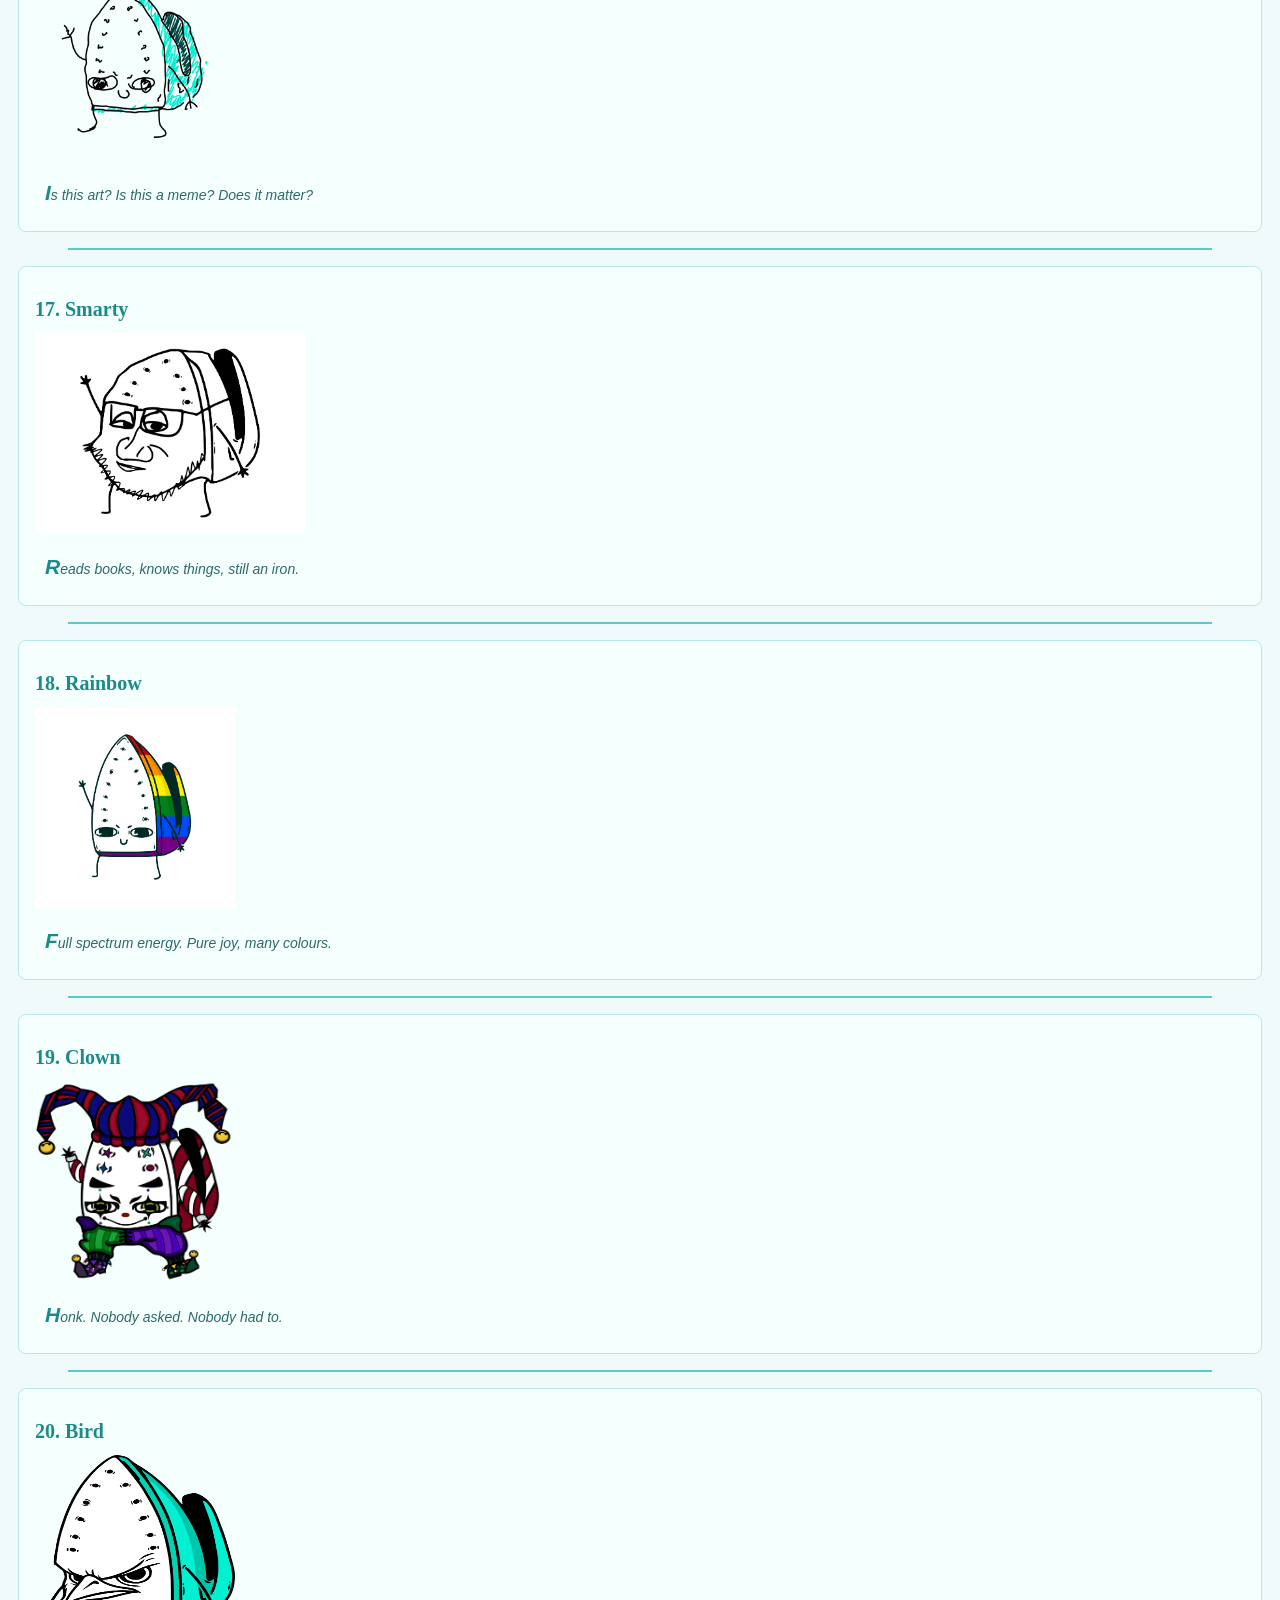
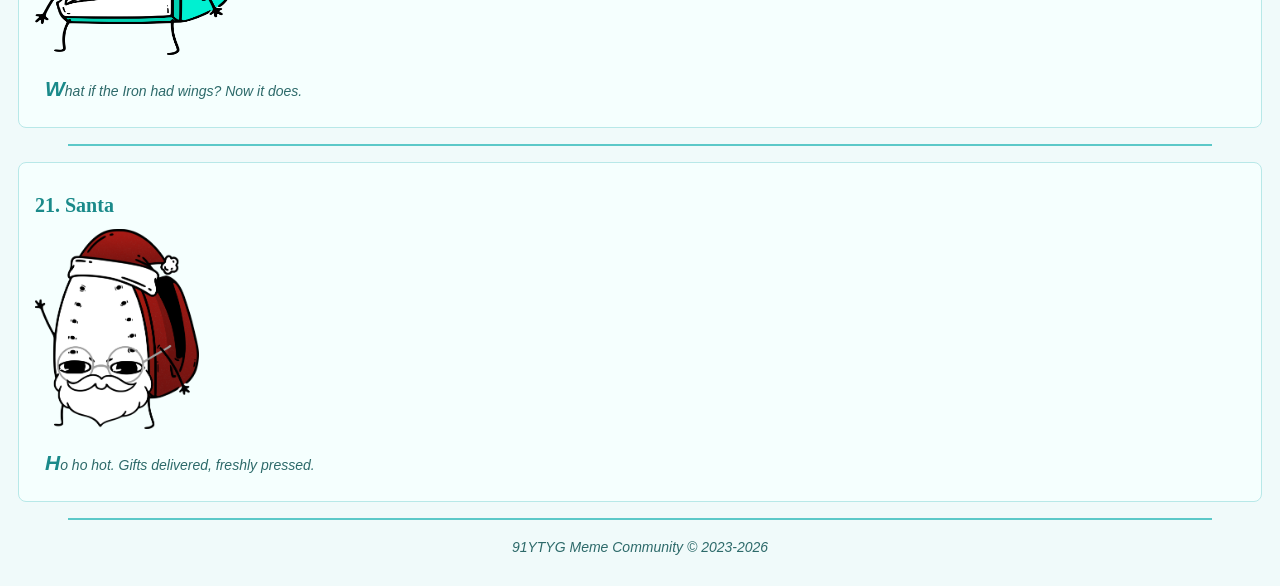
==== commit ab76fef1: "7 lab" ====
--- a/index.html
+++ b/index.html
@@ -30,11 +30,16 @@
 
 <hr>
 
+<div id="dom-demo" style="background:#e8fafa; border:1px solid #5cc8c8;
+     padding:12px 16px; border-radius:6px; margin:10px 0; min-height:50px;">
+    Click button below "News" to see our tidings.
+</div>
+
 <h1 id="main-title" align="center">
     91YTYG <img src="mascots/1_orignial.png" alt="Original Iron mascot" width="60" height="60"> &mdash; The Iron Mascot
 </h1>
 <script>
-    document.write('<div id="doc-write-banner" style="background:#d4f5e9; ' +
+    document.write('<div style="background:#d4f5e9; ' +
         'padding:8px 16px; border-left:4px solid #1a8a8a; margin-bottom:10px; ' +
         'font-family:Trebuchet MS,Arial;">' +
         'NEW PACK: SPRING COLLECTION' +
@@ -43,16 +48,16 @@
 
 <script>
        alert("Welcome to our website Iron Fan!");
-       var name = prompt("What's your name, Iron fan?", "");
+       var name = prompt("Do you want to know a little more about the Iron?)", "");
        let ok = confirm("Let's go to the website!"); 
-    
 </script>
 
-    <!-- <button onclick="dialogWithUser()"
+    <button onclick="dialogWithUser()"
             style="background:#5cc8c8; color:white; border:none; padding:10px 18px;
                    border-radius:6px; cursor:pointer; margin:4px; font-size:14px;">
         Dialog with User
-    </button> -->
+    </button>
+
 
     <button onclick="showDeveloper('Ostapchenko', 'Veronika')"
             style="background:#5cc8c8; color:white; border:none; padding:10px 18px;
@@ -75,33 +80,150 @@
     <button onclick="goToTravels()"
             style="background:#1a8a8a; color:white; border:none; padding:10px 18px;
                    border-radius:6px; cursor:pointer; margin:4px; font-size:14px;">
-        Go to Travels (location)
+        Go to Travels
     </button>
 
     <button onclick="highlightTitle()"
             style="background:#0d7a6a; color:white; border:none; padding:10px 18px;
                    border-radius:6px; cursor:pointer; margin:4px; font-size:14px;">
-        Highlight Title (getElementById)
+        Highlight Title 
     </button>
 
     <button onclick="highlightAllCards()"
             style="background:#0d7a6a; color:white; border:none; padding:10px 18px;
                    border-radius:6px; cursor:pointer; margin:4px; font-size:14px;">
-        Highlight All Cards (querySelectorAll)
+        Highlight All Cards 
     </button>
 
     <button onclick="domPropertiesDemo()"
             style="background:#0d7a6a; color:white; border:none; padding:10px 18px;
                    border-radius:6px; cursor:pointer; margin:4px; font-size:14px;">
-        innerHTML / textContent Demo
+        News
     </button>
 
     <button onclick="domManipulation()"
             style="background:#0d5f5f; color:white; border:none; padding:10px 18px;
                    border-radius:6px; cursor:pointer; margin:4px; font-size:14px;">
-        DOM: create/append/replace/remove
-    </button>
-</div>
+    Special sticker
+    </button>
+</div>
+
+<hr>
+<h2 id="lab7-section" style="color:#1a8a8a;">⚡ Lab 7 — Events Demo</h2>
+
+<!-- Event info display -->
+<div id="event-info" style="display:none; background:#e8fafa; border:2px solid 
+     #5cc8c8; padding:10px 14px; border-radius:6px; margin:8px 0; 
+     font-family:monospace; color:#1a8a8a;"></div>
+
+<!-- removeEventListener button -->
+<div style="margin:10px 0;">
+    <button onclick="removeObjectHandler()" 
+            style="background:#ff6b6b; color:white; border:none; padding:8px 16px;
+                   border-radius:6px; cursor:pointer; font-size:13px;">
+        🗑️ removeEventListener from Card 4
+    </button>
+    <span style="color:#2d6a6a; font-size:13px; margin-left:10px;">
+        (card 4 has object handler — click it, then remove it, then click again)
+    </span>
+</div>
+
+<!-- PART 2a: List delegation -->
+<h3 style="color:#1a8a8a;">📋 Sticker Types — click a type (delegation demo)</h3>
+<p style="color:#2d6a6a; font-size:13px;">
+    ONE onclick handler on &lt;ul&gt;, not on each &lt;li&gt;. 
+    Uses event.target.
+</p>
+<ul id="sticker-type-list" style="cursor:pointer; background:#f0fafa; 
+    border:1px solid #5cc8c8; border-radius:6px; padding:10px 24px;">
+    <li>🟢 Common — Original, Original with Glasses</li>
+    <li>🔵 Uncommon — Harry Potter, Clown, Rainbow, Bird, Santa, Smarty</li>
+    <li>🟠 Rare — Spider-Iron, Barbie</li>
+    <li>🔴 Legendary — Demon Main, Demon V1, Demon V2</li>
+    <li>✨ Special — Post-IRONic, Coal, Steampunk, Cyborg, Metal, Cyberpunk</li>
+</ul>
+<div id="list-info" style="color:#1a8a8a; font-size:13px; 
+     margin:6px 0; min-height:18px;"></div>
+
+<!-- PART 2b: Menu with data-action -->
+<h3 style="color:#1a8a8a;">🎛️ Sticker Filter Menu — data-action delegation</h3>
+<p style="color:#2d6a6a; font-size:13px;">
+    ONE addEventListener on the menu div. Each button has data-action attribute.
+</p>
+<div id="sticker-action-menu" style="display:flex; gap:8px; flex-wrap:wrap; 
+     margin:8px 0;">
+    <button data-action="show-common" 
+            style="background:#c8f0f0; color:#1a8a8a; border:1px solid #5cc8c8;
+                   padding:8px 14px; border-radius:6px; cursor:pointer;">
+        Show Common
+    </button>
+    <button data-action="show-rare"
+            style="background:#f6d0d8; color:#6b1430; border:1px solid #be7562;
+                   padding:8px 14px; border-radius:6px; cursor:pointer;">
+        Show Rare
+    </button>
+    <button data-action="show-legendary"
+            style="background:#ffe9b8; color:#6b4a10; border:1px solid #c49e44;
+                   padding:8px 14px; border-radius:6px; cursor:pointer;">
+        Show Legendary
+    </button>
+    <button data-action="show-all"
+            style="background:#5cc8c8; color:white; border:none;
+                   padding:8px 14px; border-radius:6px; cursor:pointer;">
+        Show All
+    </button>
+</div>
+<div id="menu-output" style="display:none; background:#f0fafa; 
+     border:2px solid #5cc8c8; padding:10px 14px; border-radius:6px; 
+     margin:8px 0; color:#1a8a8a;"></div>
+
+<!-- PART 2c: Behavior pattern with data-* -->
+<h3 style="color:#1a8a8a;">🧠 Behavior Pattern — data-* attributes</h3>
+<p style="color:#2d6a6a; font-size:13px;">
+    document-level click handler reads data-* attributes. 
+    No JS needed per element.
+</p>
+
+<button data-toggle-id="iron-secret-info" 
+        style="background:#1a8a8a; color:white; border:none; padding:8px 16px;
+               border-radius:6px; cursor:pointer; margin:4px;">
+    Show Info ▼
+</button>
+
+<div id="iron-secret-info" hidden 
+     style="background:#e8fafa; border:1px solid #5cc8c8; padding:12px; 
+            border-radius:6px; margin:8px 0; color:#1a8a8a;">
+    🔥 Secret Iron fact: the Original sticker was created in 2023 
+    at KPI Dorm 8. It has a 25% drop rate — the most common of all 21 variants.
+</div>
+
+<div style="display:flex; gap:8px; flex-wrap:wrap; margin:8px 0;">
+    <span data-highlight="#d4f5e9" 
+          style="padding:8px 14px; background:#f0fafa; border:1px solid #5cc8c8;
+                 border-radius:6px; cursor:pointer; color:#1a8a8a;">
+        🟢 Click to highlight (data-highlight)
+    </span>
+    <span data-highlight="#ffe9b8"
+          style="padding:8px 14px; background:#f0fafa; border:1px solid #c49e44;
+                 border-radius:6px; cursor:pointer; color:#6b4a10;">
+        🟡 Click to highlight (data-highlight)
+    </span>
+    <span data-show-rarity="Spider-Iron: 3% drop — Rare tier custom crossover"
+          style="padding:8px 14px; background:#f0fafa; border:1px solid #be7562;
+                 border-radius:6px; cursor:pointer; color:#6b1430;">
+        🕷️ Spider-Iron info (data-show-rarity)
+    </span>
+    <span data-show-rarity="Demon Main: 1% drop — Legendary tier hellfire only"
+          style="padding:8px 14px; background:#ffe9b8; border:1px solid #c49e44;
+                 border-radius:6px; cursor:pointer; color:#6b4a10;">
+        👿 Demon info (data-show-rarity)
+    </span>
+</div>
+<div id="behavior-output" style="display:none; background:#f0fafa; 
+     border:1px solid #5cc8c8; padding:8px 14px; border-radius:6px; 
+     margin:6px 0; font-size:13px;"></div>
+
+<hr>
 
 <p align="center" style="border: 5px solid #43baba; padding: 10px 14px;">
     <b>91YTYG is a meme community built around our beloved mascot &mdash;
@@ -327,7 +449,7 @@
 
 <div class="variations-grid">
 
-<div class="sticker-card">
+<div class="sticker-card" onmouseover="onCardMouseover(event)" onmouseout="onCardMouseout(event)">
 <h3 id="original">1. Original</h3>
 <img src="mascots/1_orignial.png" alt="Original Iron mascot" width="200" height="200">
 <p><i>The one that started it all. Classic, iconic, no frills.</i></p>
@@ -479,5 +601,6 @@
 <p align="center"><i>91YTYG Meme Community &copy; 2023-2026</i></p>
 
 <script src="script.js"></script>
+<script src="events7.js"></script>
 </body>
 </html>
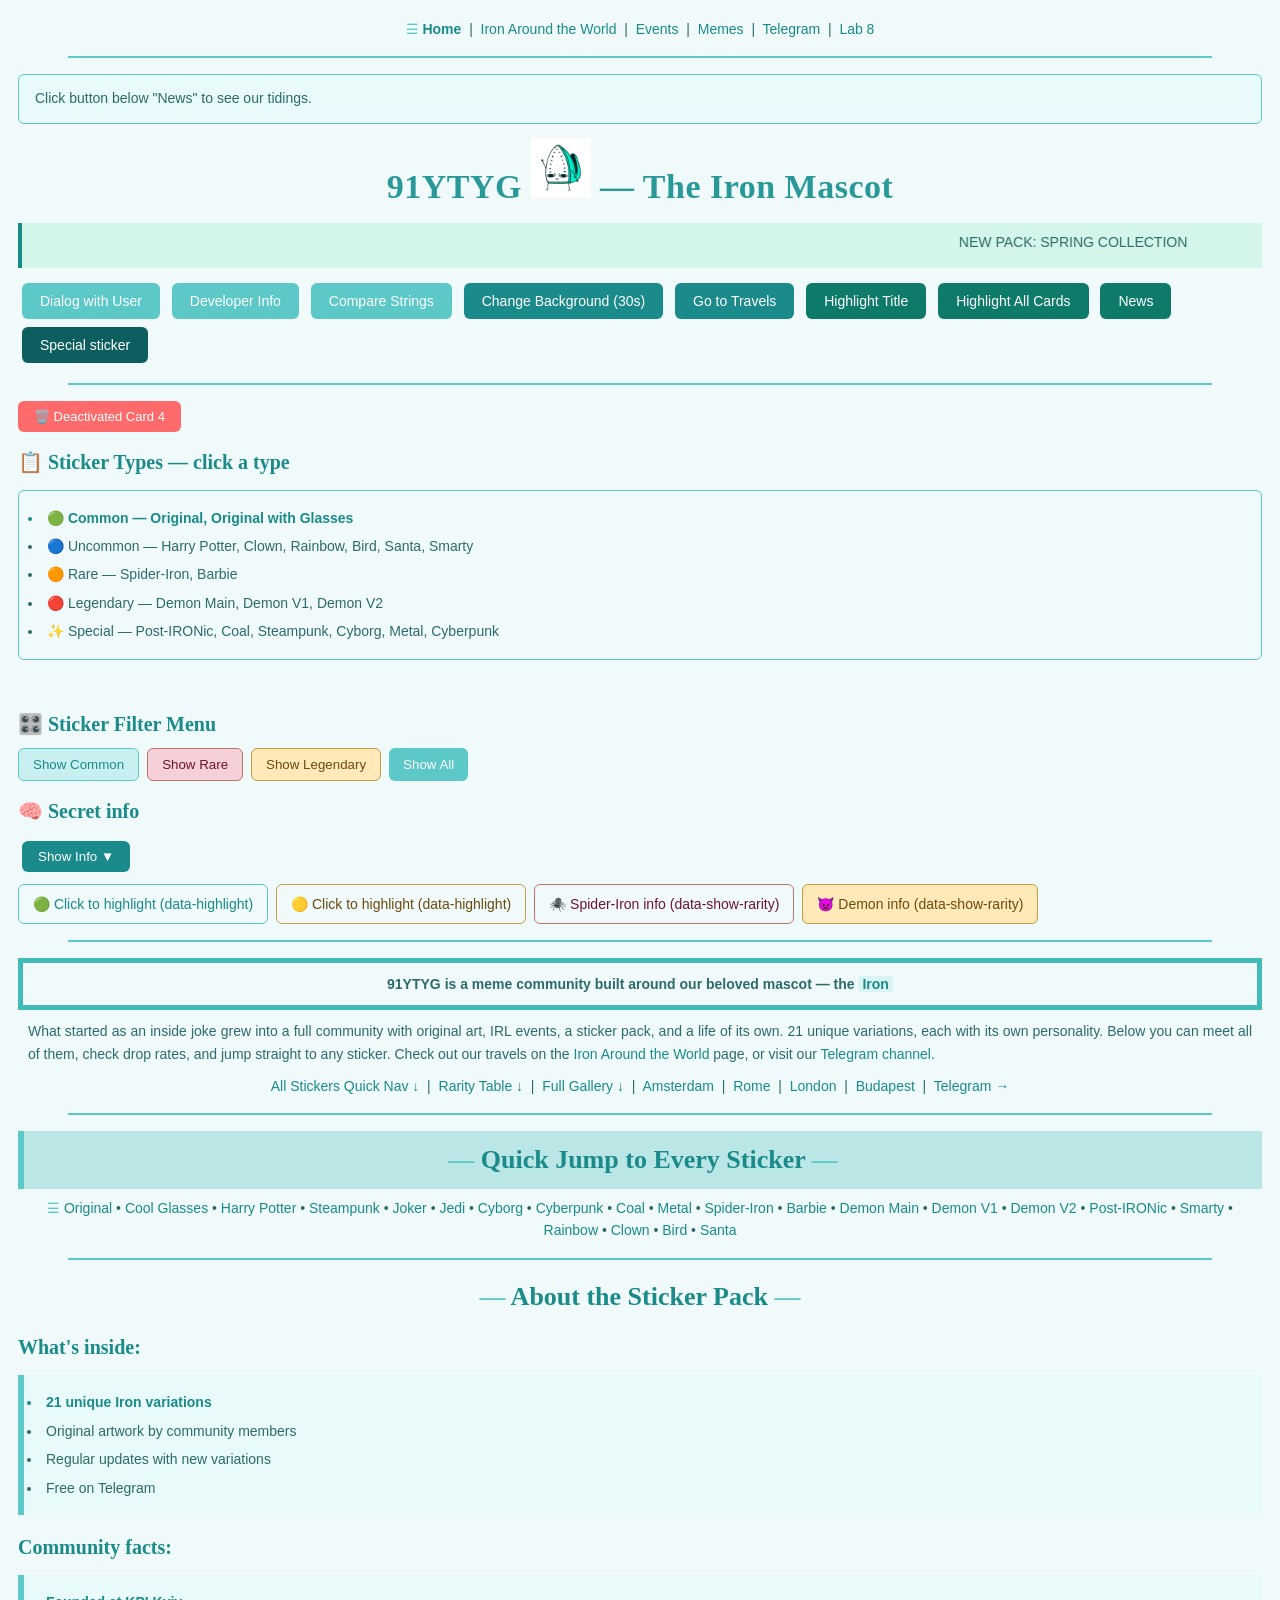
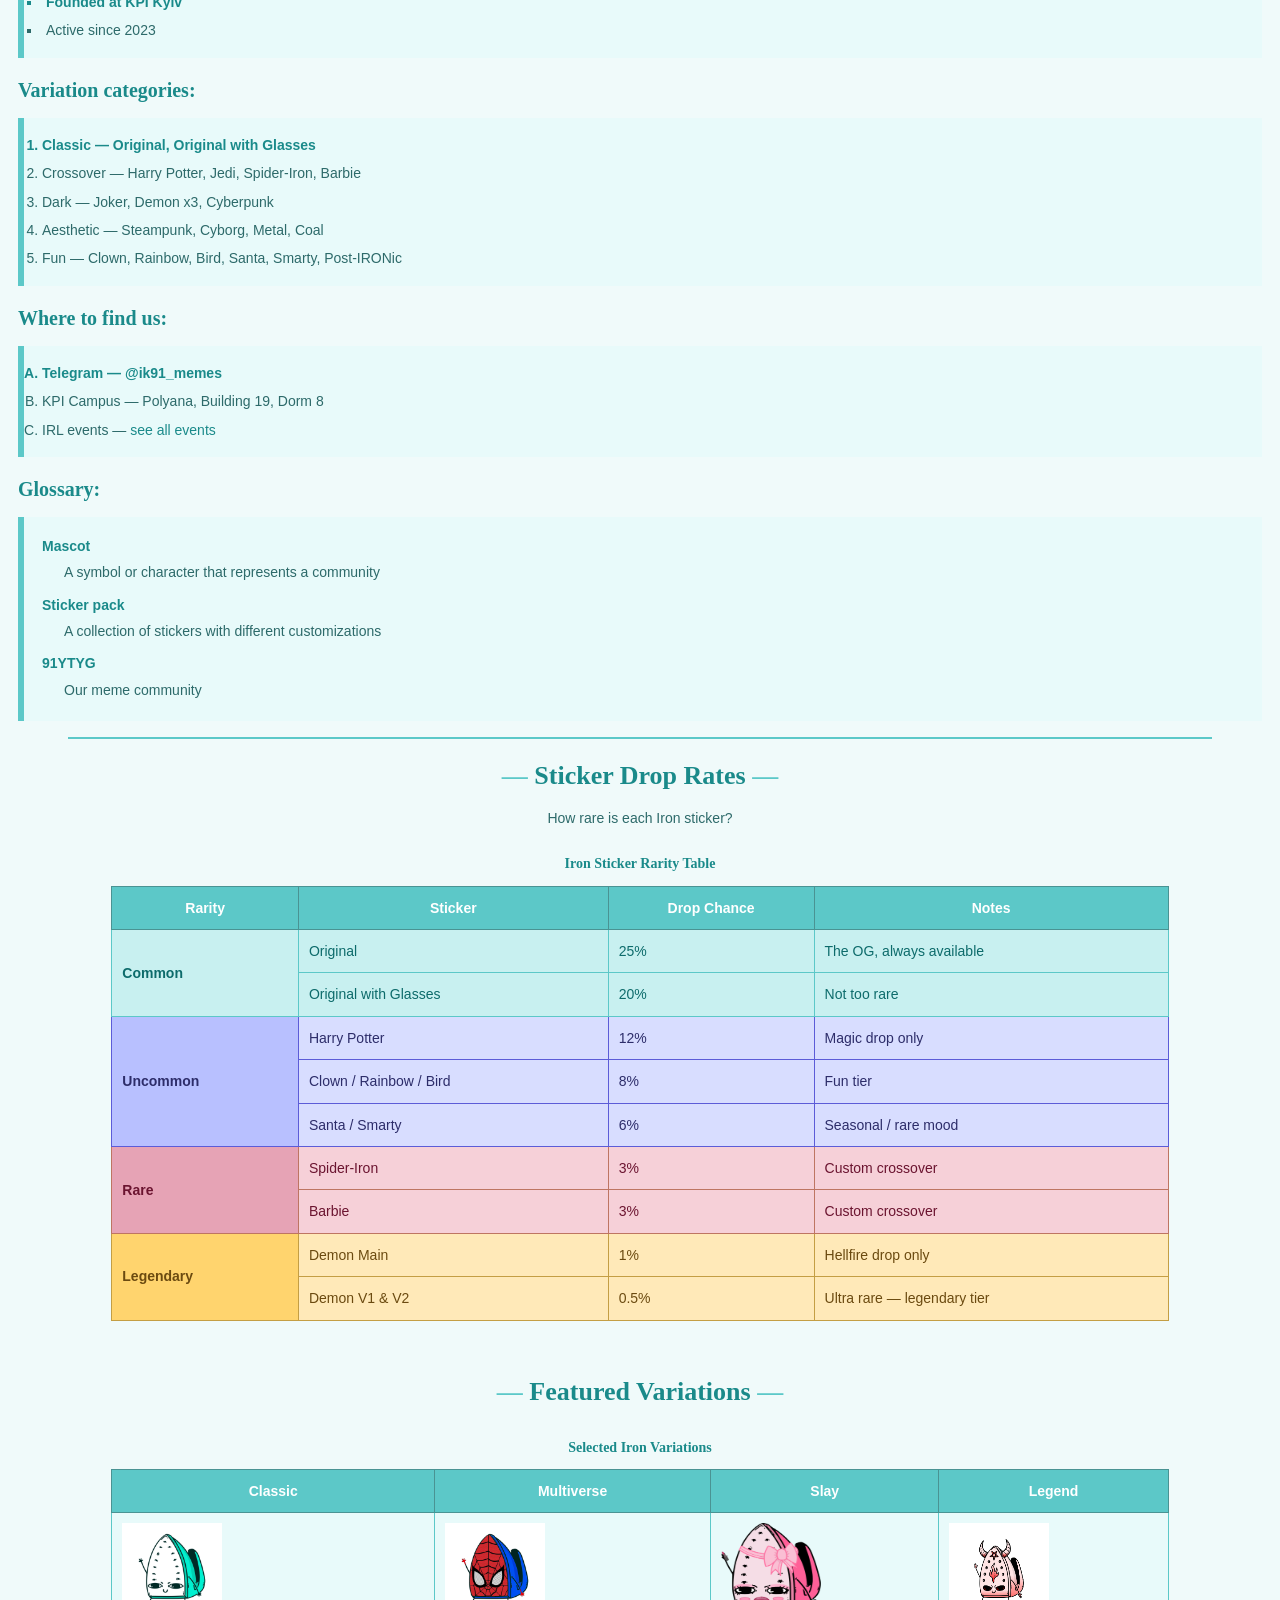
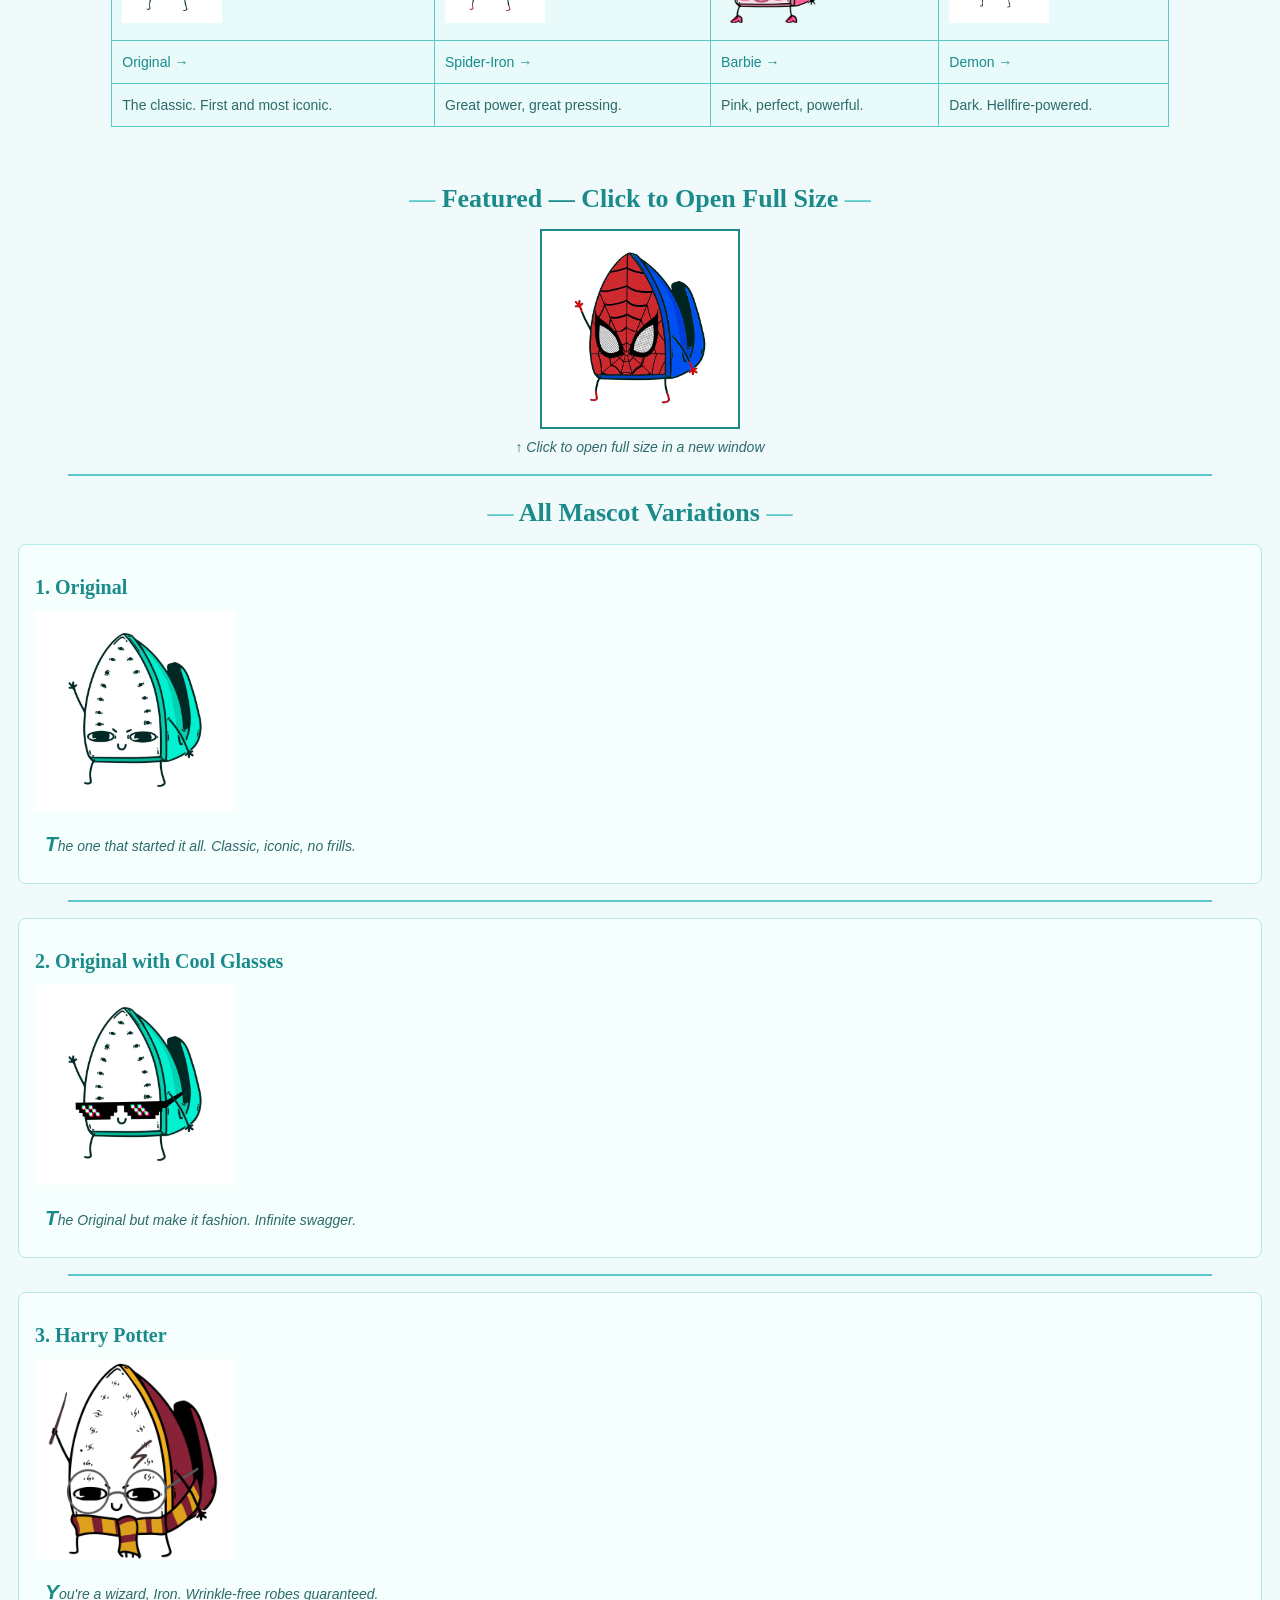
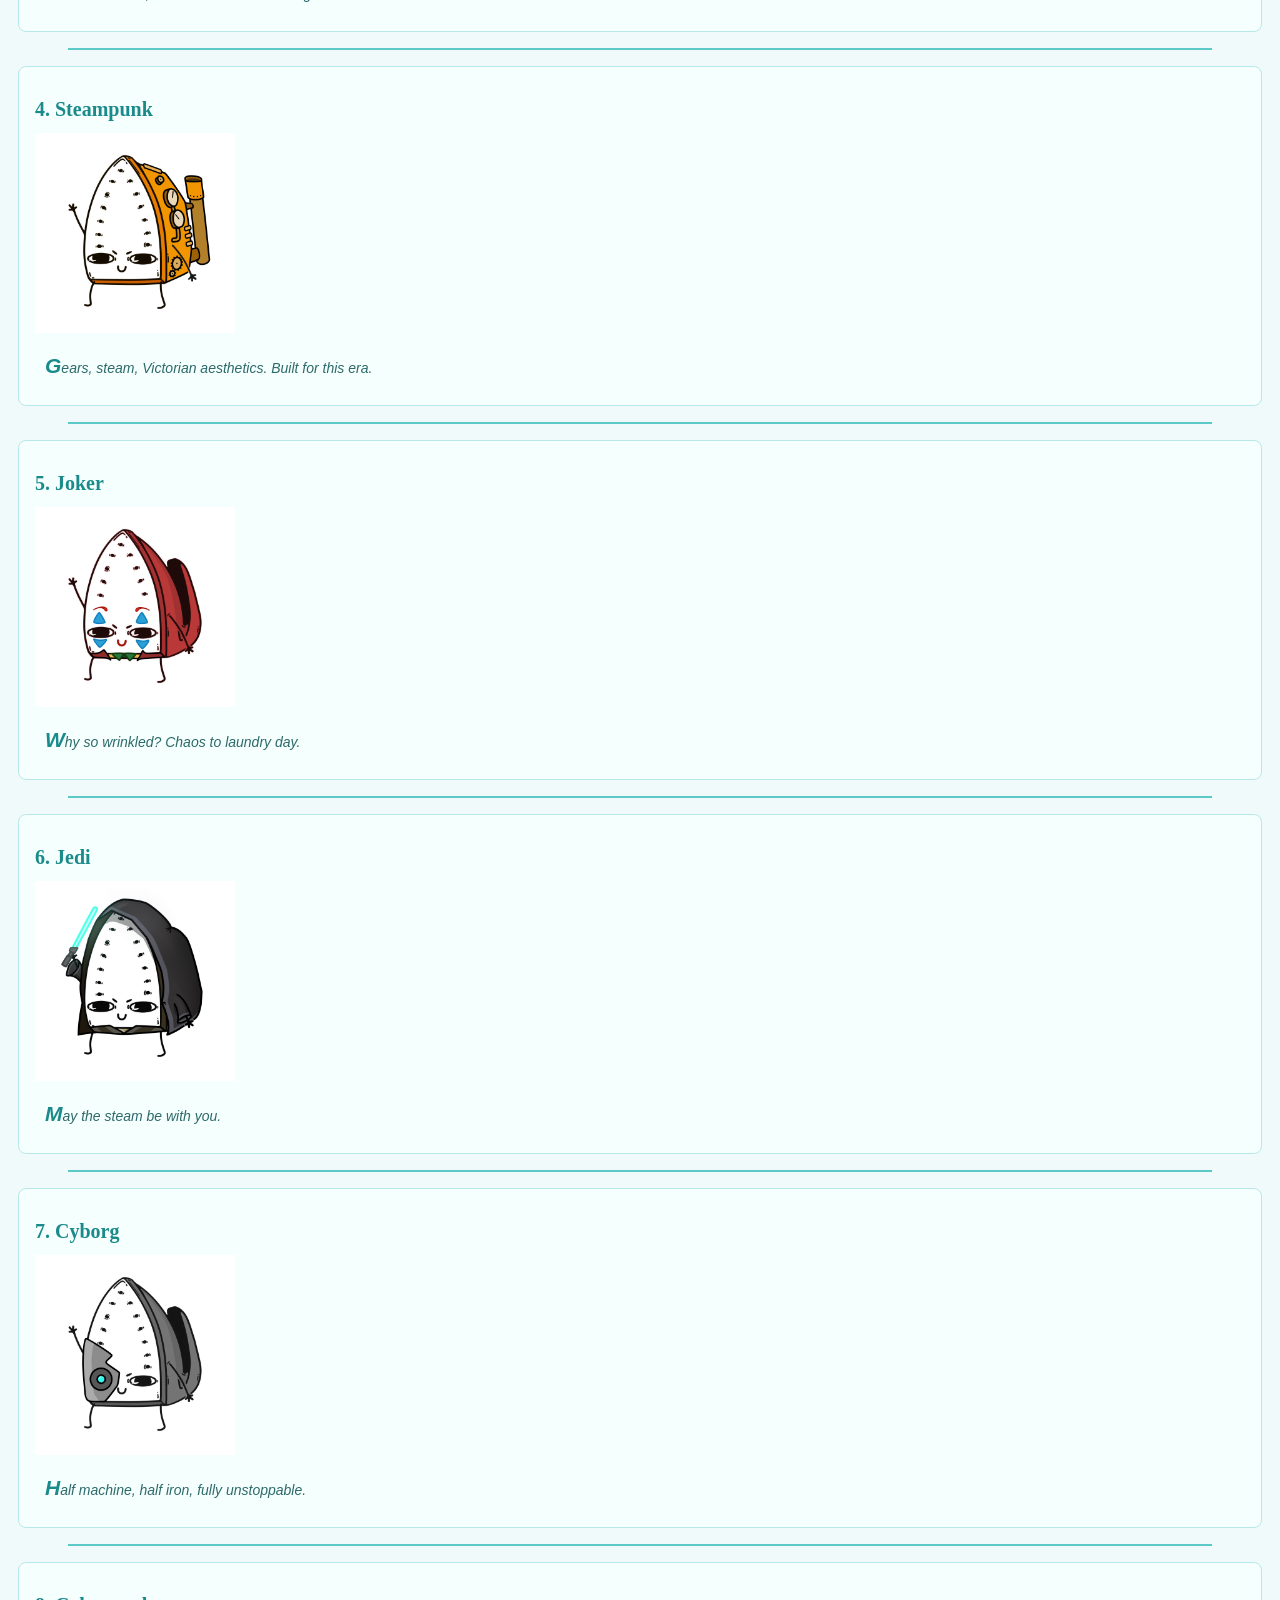
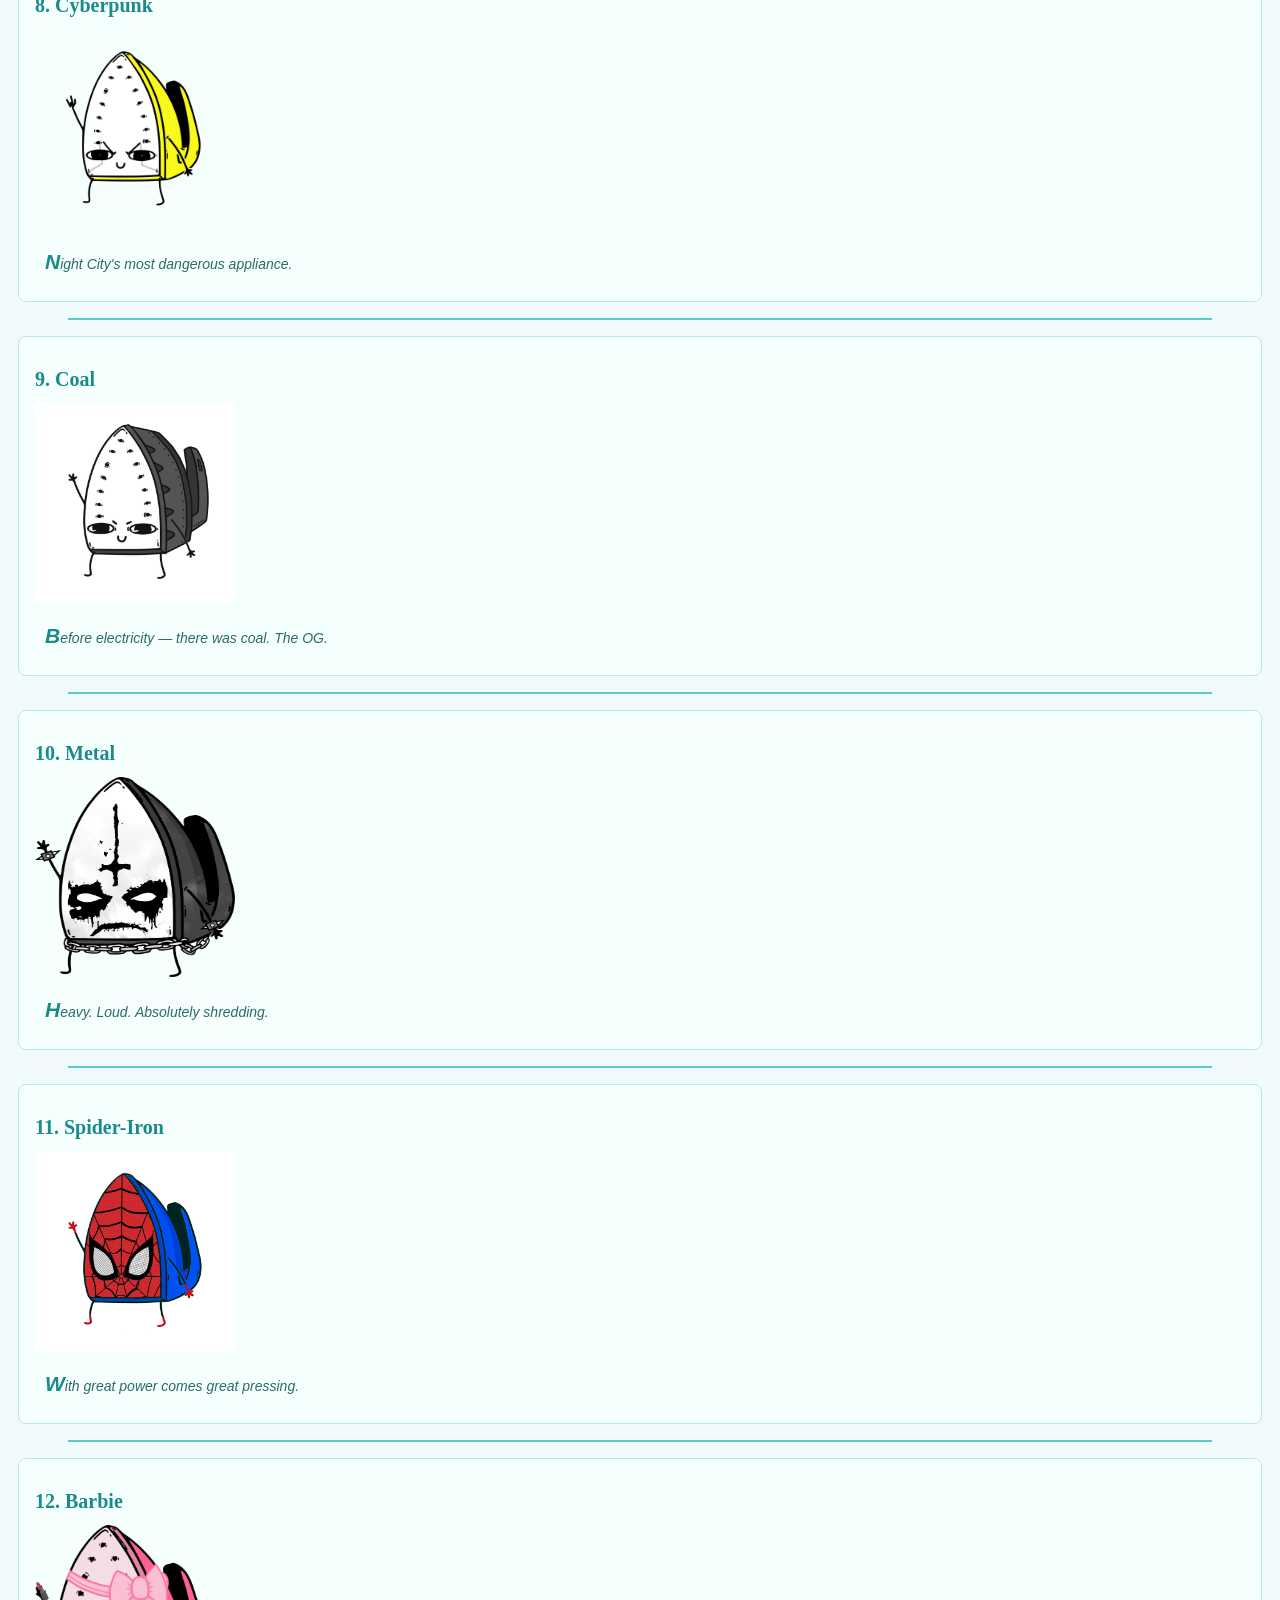
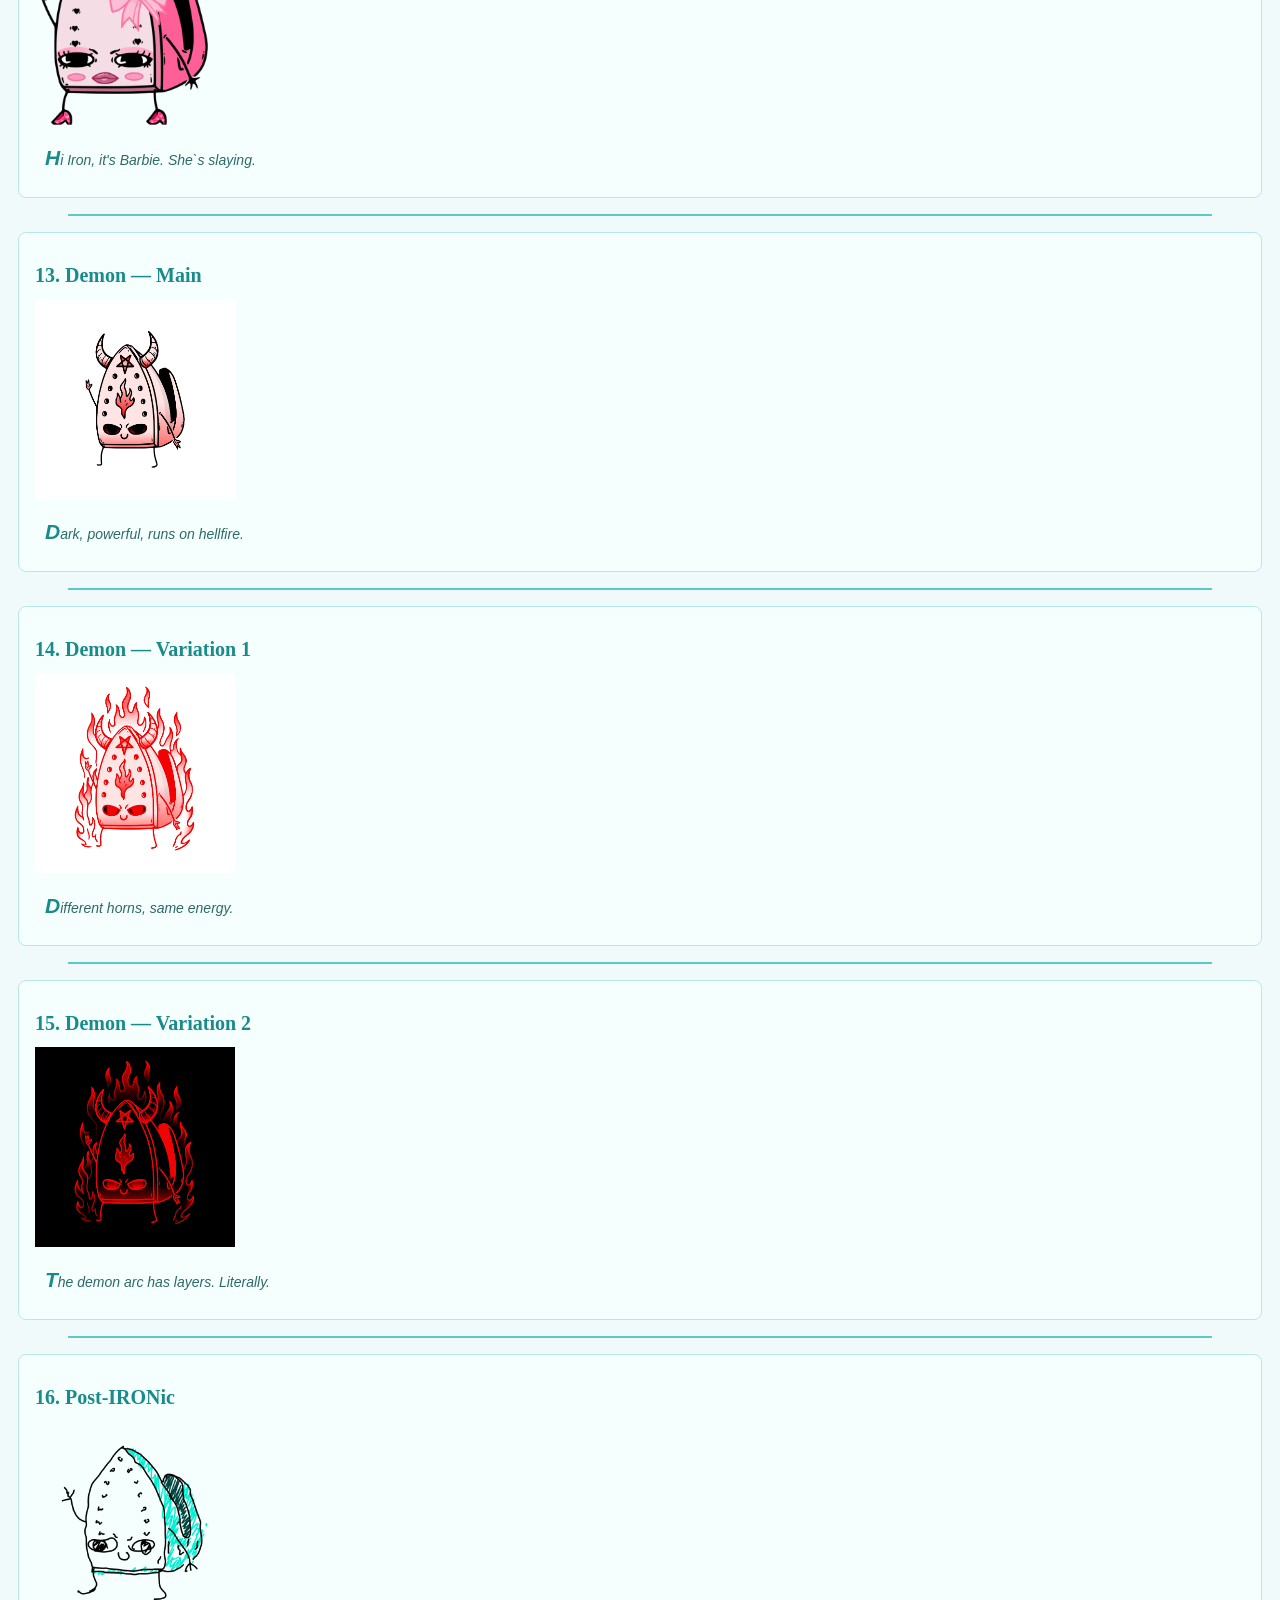
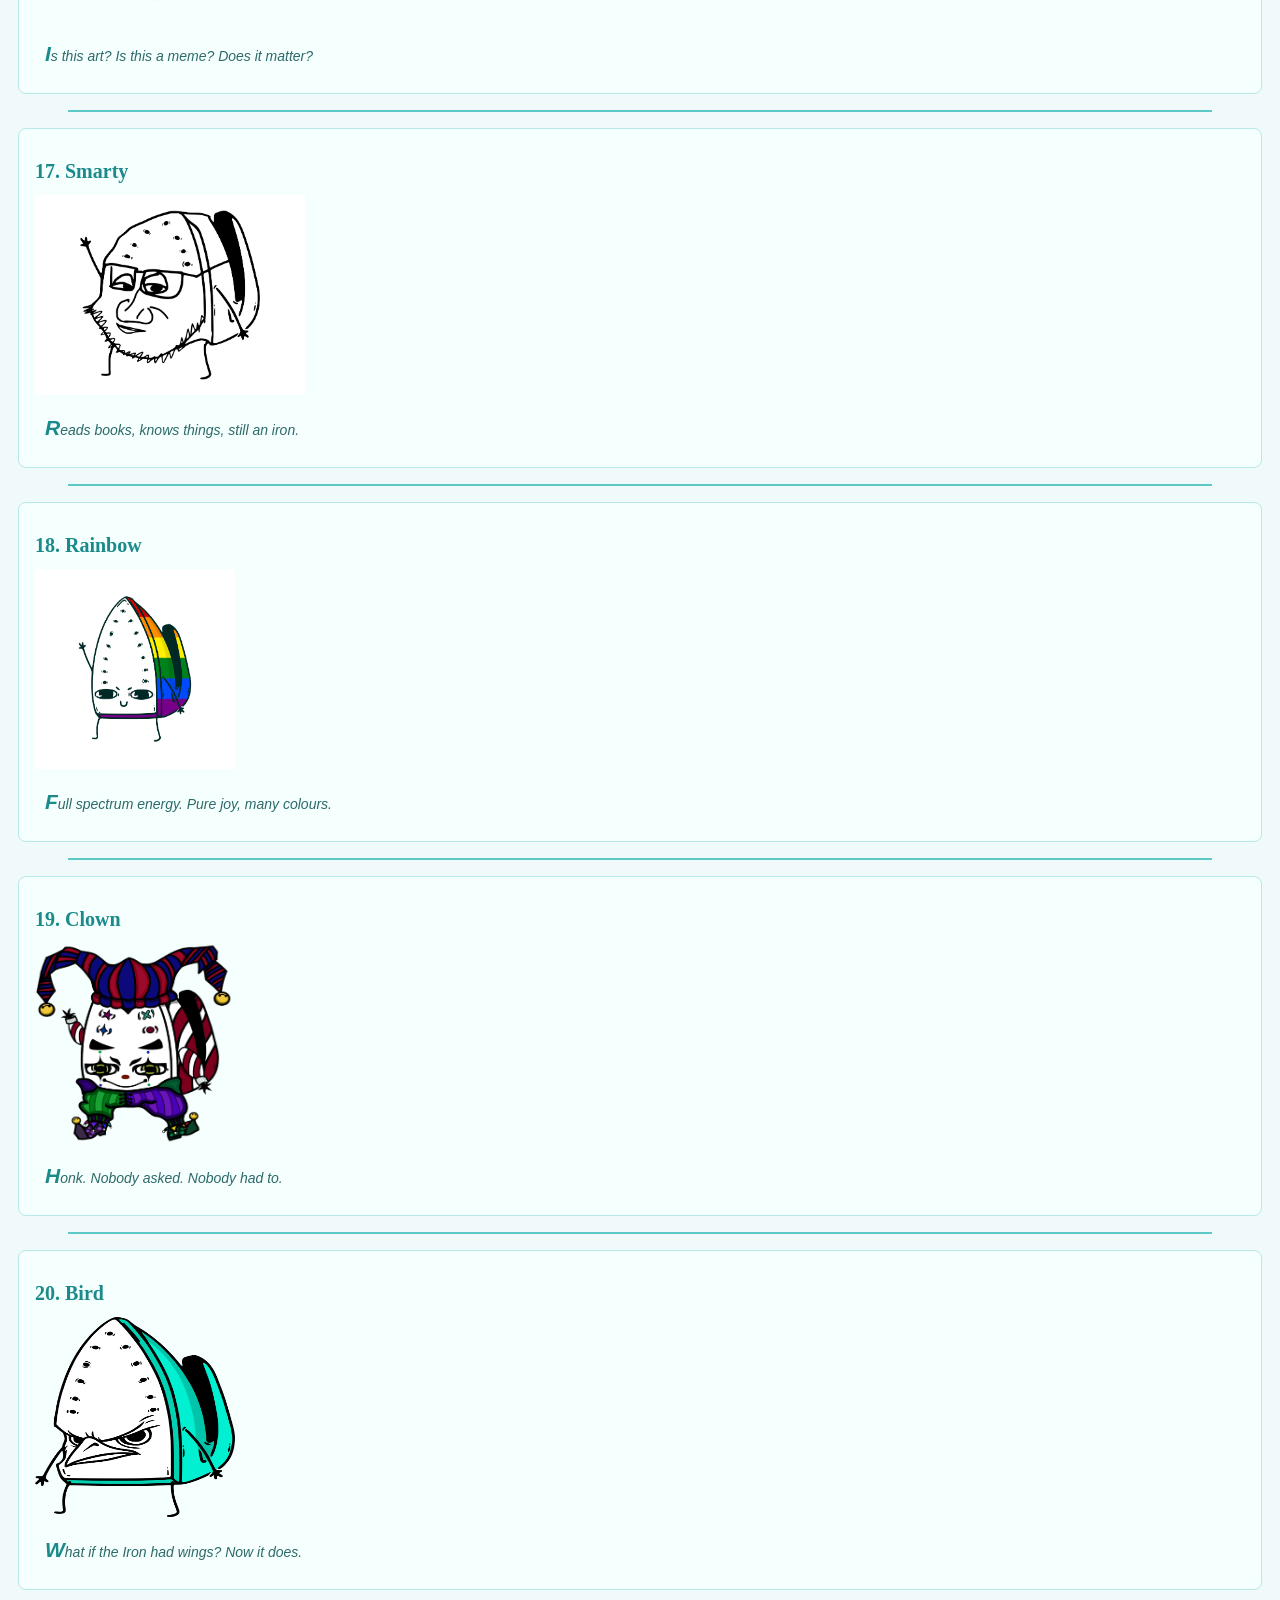
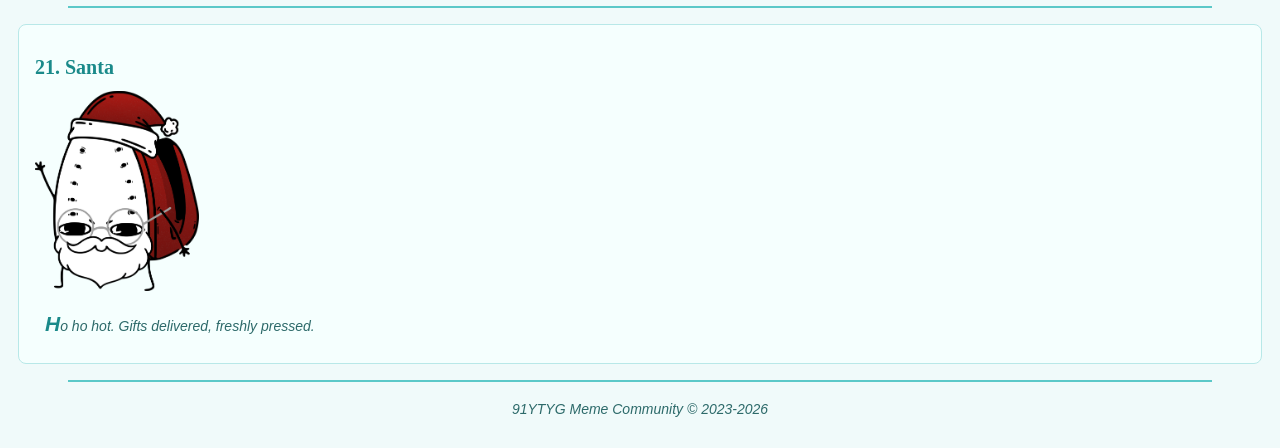
==== commit 6f6ac067: "Lab 8/ Mouse events" ====
--- a/index.html
+++ b/index.html
@@ -21,7 +21,8 @@
         <a href="travels.html">Iron Around the World</a> &nbsp;|&nbsp;
         <a href="events.html">Events</a> &nbsp;|&nbsp;
         <a href="memes.html">Memes</a> &nbsp;|&nbsp;
-        <a href="https://t.me/ik91_memes" target="_blank">Telegram</a>
+        <a href="https://t.me/ik91_memes" target="_blank">Telegram</a> &nbsp;|&nbsp;
+        <a href="lab8.html">Lab 8</a>
 </nav>
 
 <div id="bg-counter" style="display:none; background:#1a8a8a; color:white;
@@ -40,17 +41,17 @@
 </h1>
 <script>
     document.write('<div style="background:#d4f5e9; ' +
-        'padding:8px 16px; border-left:4px solid #1a8a8a; margin-bottom:10px; ' +
-        'font-family:Trebuchet MS,Arial;">' +
-        'NEW PACK: SPRING COLLECTION' +
+        'padding:8px 16px; border-left:4px solid #1a8a8a; margin-bottom:11px; ' +
+        'font-family:Trebuchet MS,Arial; text-align: center;">' + 
+        '<marquee behavior = "slide">NEW PACK: SPRING COLLECTION</marquee>'+
         '</div>');
 </script>
 
-<script>
+<!-- <script>
        alert("Welcome to our website Iron Fan!");
        var name = prompt("Do you want to know a little more about the Iron?)", "");
        let ok = confirm("Let's go to the website!"); 
-</script>
+</script> -->
 
     <button onclick="dialogWithUser()"
             style="background:#5cc8c8; color:white; border:none; padding:10px 18px;
@@ -109,7 +110,6 @@
 </div>
 
 <hr>
-<h2 id="lab7-section" style="color:#1a8a8a;">⚡ Lab 7 — Events Demo</h2>
 
 <!-- Event info display -->
 <div id="event-info" style="display:none; background:#e8fafa; border:2px solid 
@@ -121,19 +121,13 @@
     <button onclick="removeObjectHandler()" 
             style="background:#ff6b6b; color:white; border:none; padding:8px 16px;
                    border-radius:6px; cursor:pointer; font-size:13px;">
-        🗑️ removeEventListener from Card 4
-    </button>
-    <span style="color:#2d6a6a; font-size:13px; margin-left:10px;">
-        (card 4 has object handler — click it, then remove it, then click again)
-    </span>
+        🗑️ Deactivated Card 4
+    </button>
 </div>
 
 <!-- PART 2a: List delegation -->
-<h3 style="color:#1a8a8a;">📋 Sticker Types — click a type (delegation demo)</h3>
-<p style="color:#2d6a6a; font-size:13px;">
-    ONE onclick handler on &lt;ul&gt;, not on each &lt;li&gt;. 
-    Uses event.target.
-</p>
+<h3 style="color:#1a8a8a;">📋 Sticker Types — click a type</h3>
+
 <ul id="sticker-type-list" style="cursor:pointer; background:#f0fafa; 
     border:1px solid #5cc8c8; border-radius:6px; padding:10px 24px;">
     <li>🟢 Common — Original, Original with Glasses</li>
@@ -146,10 +140,8 @@
      margin:6px 0; min-height:18px;"></div>
 
 <!-- PART 2b: Menu with data-action -->
-<h3 style="color:#1a8a8a;">🎛️ Sticker Filter Menu — data-action delegation</h3>
-<p style="color:#2d6a6a; font-size:13px;">
-    ONE addEventListener on the menu div. Each button has data-action attribute.
-</p>
+<h3 style="color:#1a8a8a;">🎛️ Sticker Filter Menu</h3>
+
 <div id="sticker-action-menu" style="display:flex; gap:8px; flex-wrap:wrap; 
      margin:8px 0;">
     <button data-action="show-common" 
@@ -178,10 +170,9 @@
      margin:8px 0; color:#1a8a8a;"></div>
 
 <!-- PART 2c: Behavior pattern with data-* -->
-<h3 style="color:#1a8a8a;">🧠 Behavior Pattern — data-* attributes</h3>
+<h3 style="color:#1a8a8a;">🧠 Secret info</h3>
 <p style="color:#2d6a6a; font-size:13px;">
-    document-level click handler reads data-* attributes. 
-    No JS needed per element.
+   
 </p>
 
 <button data-toggle-id="iron-secret-info" 
@@ -456,7 +447,7 @@
 </div>
 <hr>
 
-<div class="sticker-card">
+<div class="sticker-card"> 
 <h3 id="cool">2. Original with Cool Glasses</h3>
 <img src="mascots/2_cool.png" alt="Iron with cool glasses" width="200" height="200">
 <p><i>The Original but make it fashion. Infinite swagger.</i></p>
--- a/style.css
+++ b/style.css
@@ -249,18 +249,6 @@
   position: static;
 }
 
-/* fixed back-to-top hint in corner */
-body::after {
-  content: "↑ top";
-  position: fixed;
-  bottom: 18px;
-  right: 22px;
-  background: #5cc8c8;
-  color: white;
-  padding: 4px 10px;
-  border-radius: 20px;
-  font-size: 12px;
-}
 
 /* 5. PSEUDOCLASSES */
 a:link    { color: #1a8a8a; }
@@ -303,4 +291,117 @@
 .variations-grid {
   display: block;
   width: 100%;
+}
+
+/* LAB 8 */
+#hover-demo-container {
+    display: flex;
+    gap: 12px;
+    flex-wrap: wrap;
+    margin: 16px 0;
+}
+
+.hover-card {
+    position: relative;
+    border: 2px solid #5cc8c8;
+    border-radius: 10px;
+    padding: 14px 18px;
+    min-width: 140px;
+    cursor: pointer;
+    background: #f0fafa;
+    transition: all 0.25s ease;
+    overflow: hidden;
+}
+
+.hover-card h3 {
+    margin: 0 0 6px 0;
+    font-size: 15px;
+}
+
+.hover-card p {
+    margin: 0;
+    font-size: 12px;
+    color: #2d6a6a;
+}
+
+.hover-label {
+    display: block;
+    margin-top: 8px;
+    font-size: 11px;
+    font-weight: bold;
+    color: #1a8a8a;
+    opacity: 0;
+    transform: translateY(8px);
+    transition: all 0.2s ease;
+}
+
+#mouse-log {
+    width: 100%;
+    height: 120px;
+    font-family: monospace;
+    font-size: 12px;
+    background: #f5fffe;
+    border: 1px solid #5cc8c8;
+    border-radius: 6px;
+    padding: 8px;
+    resize: vertical;
+    color: #1a5f5f;
+    margin: 8px 0;
+}
+
+#sticker-source {
+    display: flex;
+    gap: 20px;
+    align-items: center;
+    background: #e8fafa;
+    border: 2px dashed #5cc8c8;
+    border-radius: 10px;
+    padding: 16px 20px;
+    margin: 16px 0;
+    flex-wrap: wrap;
+    min-height: 100px;
+}
+
+.drag-iron {
+    width: 100px;
+    height: 100px;
+    cursor: grab;
+    border-radius: 8px;
+    border: 2px solid #5cc8c8;
+    background: white;
+    transition: transform 0.1s;
+    user-select: none;
+}
+
+.drag-iron:hover {
+    transform: scale(1.08);
+    border-color: #1a8a8a;
+}
+
+.drop-zone {
+    flex: 1;
+    min-width: 160px;
+    min-height: 140px;
+    border: 2px dashed #5cc8c8;
+    border-radius: 10px;
+    padding: 14px;
+    text-align: center;
+    background: #f5fffe;
+    transition: all 0.2s;
+    display: flex;
+    flex-wrap: wrap;
+    gap: 8px;
+    align-items: flex-start;
+}
+
+#zone-rare { border-color: #be7562; }
+#zone-rare h3 { color: #6b1430; }
+#zone-legendary { border-color: #c49e44; }
+#zone-legendary h3 { color: #6b4a10; }
+
+.drop-zones-container {
+    display: flex;
+    gap: 16px;
+    flex-wrap: wrap;
+    margin: 16px 0;
 }
